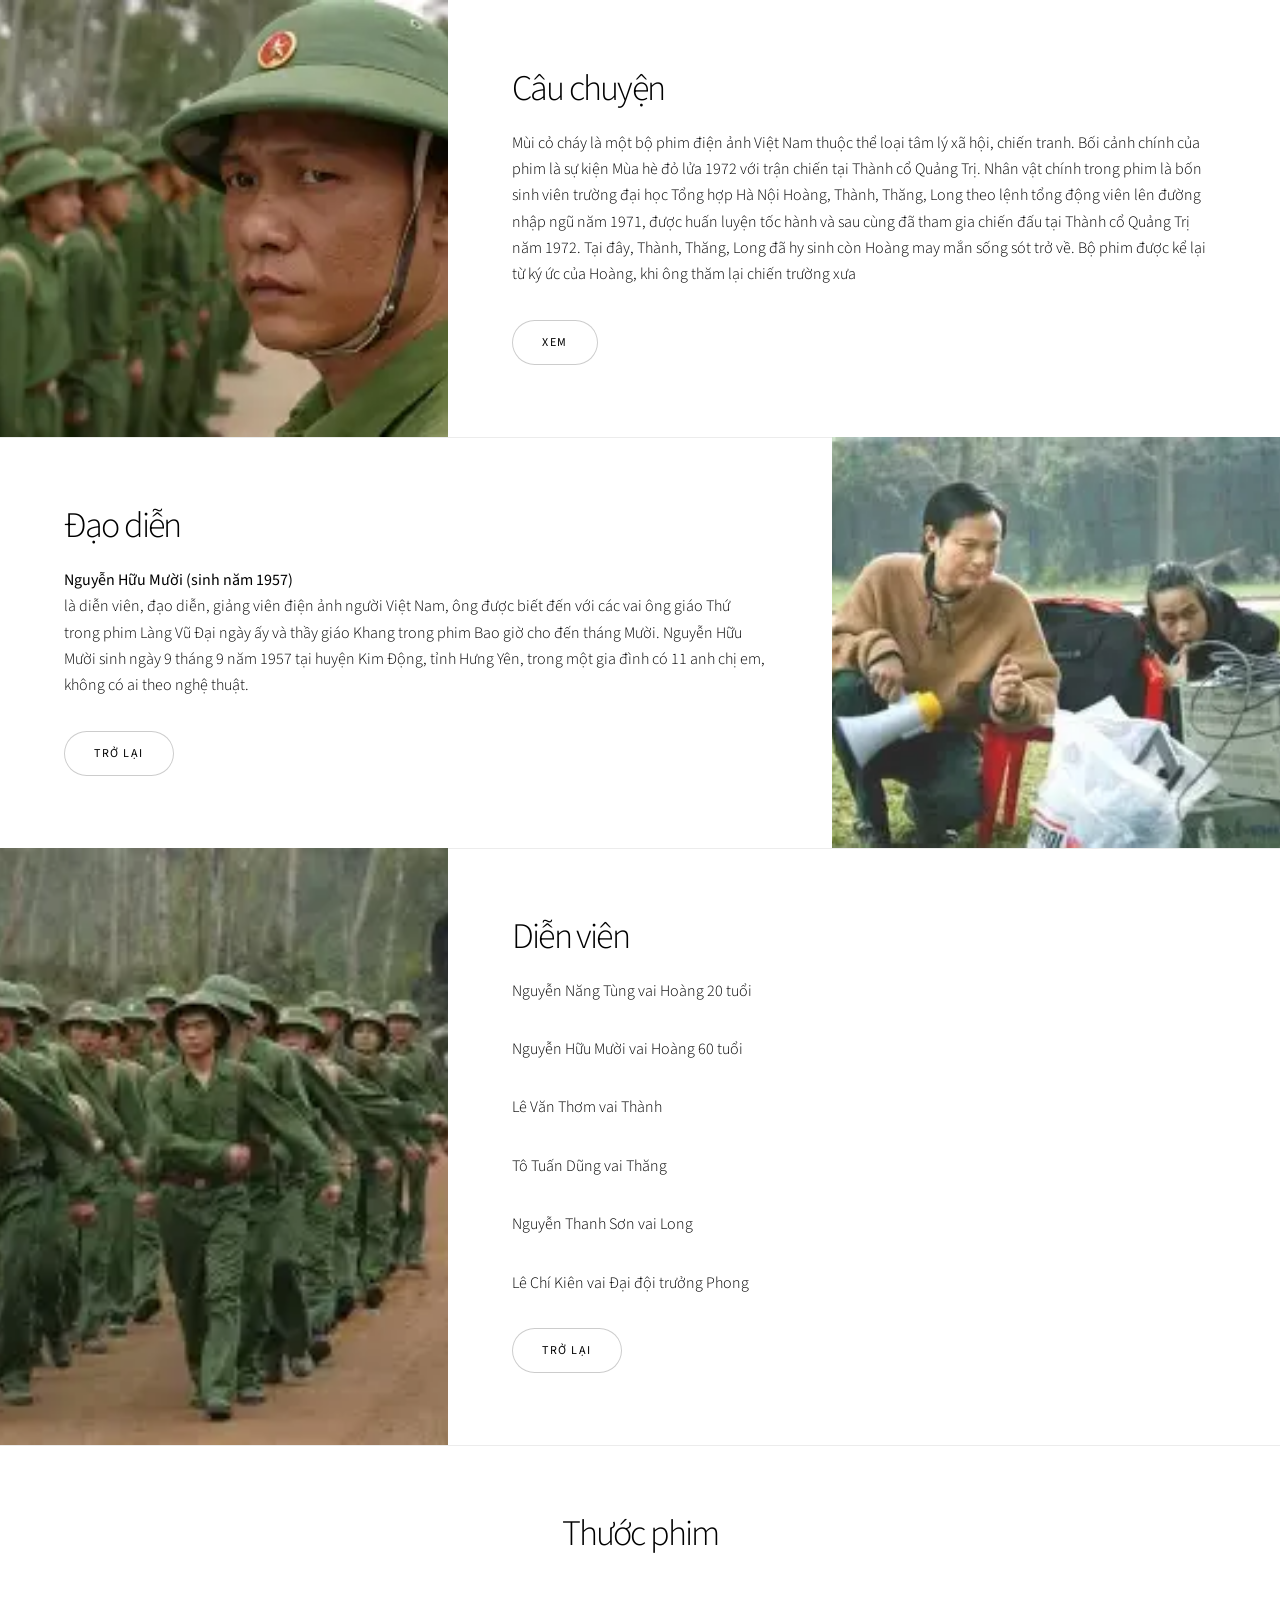
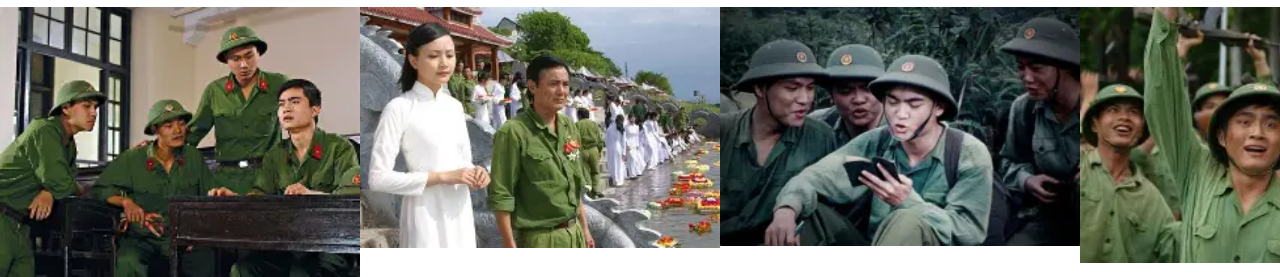
==== index-demo 1.html @ a46a16ca "Add files via upload" ====
<!DOCTYPE HTML>
<html>
	<head>
		<title>Story by HTML5 UP</title>
		<meta charset="utf-8" />
		<meta name="viewport" content="width=device-width, initial-scale=1, user-scalable=no" />
		<link rel="stylesheet" href="Trang chi tiết/assets/css/main.css" />
		<noscript><link rel="stylesheet" href="assets/css/noscript.css" /></noscript>
	</head>
	<body class="is-preload">

		<!-- Wrapper -->
			<div id="wrapper" class="divided">
				<!-- Spotlight -->
					<section class="spotlight style1 orient-right content-align-left image-position-center onscroll-image-fade-in" id="first">
						<div class="content">
							<h2>Câu chuyện</h2>
							<p>Mùi cỏ cháy là một bộ phim điện ảnh Việt Nam thuộc thể loại tâm lý xã hội, chiến tranh. Bối cảnh chính của phim là sự kiện Mùa hè đỏ lửa 1972 với trận chiến tại Thành cổ Quảng Trị. Nhân vật chính trong phim là bốn sinh viên trường đại học Tổng hợp Hà Nội Hoàng, Thành, Thăng, Long theo lệnh tổng động viên lên đường nhập ngũ năm 1971, được huấn luyện tốc hành và sau cùng đã tham gia chiến đấu tại Thành cổ Quảng Trị năm 1972. Tại đây, Thành, Thăng, Long đã hy sinh còn Hoàng may mắn sống sót trở về. Bộ phim được kể lại từ ký ức của Hoàng, khi ông thăm lại chiến trường xưa</p>
							<ul class="actions stacked">
								<li><a href="Phim_Trailer/Mùi cỏ cháy.html" class="button">Xem</a></li>
							</ul>							
						</div>
						<div class="image">
							<img src="images/Mùi cỏ cháy_story.webp" alt="" />
						</div>
					</section>
				<!-- Spotlight -->
					<section class="spotlight style1 orient-left content-align-left image-position-center onscroll-image-fade-in">
						<div class="content">
							<h2>Đạo diễn</h2>
							<b>Nguyễn Hữu Mười (sinh năm 1957)</b> <p>là diễn viên, đạo diễn, giảng viên điện ảnh người Việt Nam, ông được biết đến với các vai ông giáo Thứ trong phim Làng Vũ Đại ngày ấy và thầy giáo Khang trong phim Bao giờ cho đến tháng Mười. Nguyễn Hữu Mười sinh ngày 9 tháng 9 năm 1957 tại huyện Kim Động, tỉnh Hưng Yên, trong một gia đình có 11 anh chị em, không có ai theo nghệ thuật.</p>
							<ul class="actions stacked">
								<li><a href="#" class="button">Trở lại</a></li>
							</ul>
						</div>
						<div class="image">
							<img src="images/Mùi cỏ cháy_Đạo diễn.webp" alt="" />
						</div>
					</section>

				<!-- Spotlight -->
					<section class="spotlight style1 orient-right content-align-left image-position-center onscroll-image-fade-in">
						<div class="content">
							<h2>Diễn viên</h2>
							<p>Nguyễn Năng Tùng vai Hoàng 20 tuổi</p>
							<p>Nguyễn Hữu Mười vai Hoàng 60 tuổi</p>
							</p>Lê Văn Thơm vai Thành</p>
							</p>Tô Tuấn Dũng vai Thăng</p>
						    </p>Nguyễn Thanh Sơn vai Long</p>
							</p>Lê Chí Kiên vai Đại đội trưởng Phong</p>
							<ul class="actions stacked">
								<li><a href="#" class="button">Trở lại</a></li>
							</ul>
						</div>
						<div class="image">
							<img src="images/Mùi cỏ cháy_diễn viên.webp" alt="" />
						</div>
					</section>

				<!-- Gallery -->
					<section class="wrapper style1 align-center">
						<div class="inner">
							<h2>Thước phim</h2>
						</div>

						<!-- Gallery -->
							<div class="gallery style2 medium lightbox onscroll-fade-in">
								<article>
									<a href="images/Mùi cỏ cháy_1.webp" class="image">
										<img src="images/Mùi cỏ cháy_1.webp" alt="" />
									</a>
									<div class="caption">
										<h3>Ảnh 1</h3>
										<ul class="actions fixed">
											<li><span class="button small">Xem</span></li>
										</ul>
									</div>
								</article>
								<article>
									<a href="images/Mùi cỏ cháy_2.webp" class="image">
										<img src="images/Mùi cỏ cháy_2.webp" alt="" />
									</a>
									<div class="caption">
										<h3>Ảnh 2</h3>
										<ul class="actions fixed">
											<li><span class="button small">Xem</span></li>
										</ul>
									</div>
								</article>
								<article>
									<a href="images/Mùi cỏ cháy_3.webp" class="image">
										<img src="images/Mùi cỏ cháy_3.webp" alt="" />
									</a>
									<div class="caption">
										<h3>Ảnh 3</h3>
										<ul class="actions fixed">
											<li><span class="button small">Xem</span></li>
										</ul>
									</div>
								</article>
								<article>
									<a href="images/Mùi cỏ cháy_4.webp" class="image">
										<img src="images/Mùi cỏ cháy_4.webp" alt="" />
									</a>
									<div class="caption">
										<h3>Ảnh 4</h3>
										<ul class="actions fixed">
											<li><span class="button small">Xem</span></li>
										</ul>
									</div>
								</article>
							</div>

					</section>
---- Trang chi tiết/assets/css/main.css ----
@import url(fontawesome-all.min.css);
@import url("https://fonts.googleapis.com/css?family=Source+Sans+Pro:300,300i,400,400i");

/*
	Story by HTML5 UP
	html5up.net | @ajlkn
	Free for personal and commercial use under the CCA 3.0 license (html5up.net/license)
*/

html, body, div, span, applet, object,
iframe, h1, h2, h3, h4, h5, h6, p, blockquote,
pre, a, abbr, acronym, address, big, cite,
code, del, dfn, em, img, ins, kbd, q, s, samp,
small, strike, strong, sub, sup, tt, var, b,
u, i, center, dl, dt, dd, ol, ul, li, fieldset,
form, label, legend, table, caption, tbody,
tfoot, thead, tr, th, td, article, aside,
canvas, details, embed, figure, figcaption,
footer, header, hgroup, menu, nav, output, ruby,
section, summary, time, mark, audio, video {
	margin: 0;
	padding: 0;
	border: 0;
	font-size: 100%;
	font: inherit;
	vertical-align: baseline;}

article, aside, details, figcaption, figure,
footer, header, hgroup, menu, nav, section {
	display: block;}

body {
	line-height: 1;
}

ol, ul {
	list-style: none;
}

blockquote, q {
	quotes: none;
}

	blockquote:before, blockquote:after, q:before, q:after {
		content: '';
		content: none;
	}

table {
	border-collapse: collapse;
	border-spacing: 0;
}

body {
	-webkit-text-size-adjust: none;
}

mark {
	background-color: transparent;
	color: inherit;
}

input::-moz-focus-inner {
	border: 0;
	padding: 0;
}

input, select, textarea {
	-moz-appearance: none;
	-webkit-appearance: none;
	-ms-appearance: none;
	appearance: none;
}

/* Basic */

	@-ms-viewport {
		width: device-width;
	}

	body {
		-ms-overflow-style: scrollbar;
	}

	@media screen and (max-width: 480px) {

		html, body {
			min-width: 320px;
		}

	}

	html {
		box-sizing: border-box;
	}

	*, *:before, *:after {
		box-sizing: inherit;
	}

	body {
		background: #ffffff;
	}

		body.is-preload *, body.is-preload *:before, body.is-preload *:after {
			-moz-animation: none !important;
			-webkit-animation: none !important;
			-ms-animation: none !important;
			animation: none !important;
			-moz-transition: none !important;
			-webkit-transition: none !important;
			-ms-transition: none !important;
			transition: none !important;
		}

/* Type */

	html {
		font-size: 18pt;
	}

		@media screen and (max-width: 1680px) {

			html {
				font-size: 14pt;
			}

		}

		@media screen and (max-width: 1280px) {

			html {
				font-size: 12pt;
			}

		}

		@media screen and (max-width: 736px) {

			html {
				font-size: 11pt;
			}

		}

		@media screen and (max-width: 360px) {

			html {
				font-size: 10pt;
			}

		}

	body {
		background-color: #ffffff;
		color: #000000;
	}

	body, input, select, textarea {
		font-family: "Source Sans Pro", Helvetica, sans-serif;
		font-size: 1rem;
		font-weight: 300;
		line-height: 1.65;
	}

	a {
		-moz-transition: color 0.2s ease-in-out;
		-webkit-transition: color 0.2s ease-in-out;
		-ms-transition: color 0.2s ease-in-out;
		transition: color 0.2s ease-in-out;
		text-decoration: underline;
	}

		a:hover {
			text-decoration: none;
		}

	strong, b {
		font-weight: 400;
	}

	em, i {
		font-style: italic;
	}

	p {
		margin: 0 0 2rem 0;
	}

		p.major {
			font-size: 1.25rem;
		}

	h1, h2, h3, h4, h5, h6 {
		font-weight: 300;
		line-height: 1.375;
		letter-spacing: -0.05em;
		margin: 0 0 1rem 0;
	}

		h1 a, h2 a, h3 a, h4 a, h5 a, h6 a {
			color: inherit;
			text-decoration: none;
		}

	h1 {
		font-size: 3.5rem;
		line-height: 1.2;
	}

	h2 {
		font-size: 2.25rem;
	}

	h3 {
		font-size: 1.5rem;
	}

	h4 {
		font-size: 1.1rem;
	}

	h5 {
		font-size: 0.9rem;
	}

	h6 {
		font-size: 0.7rem;
	}

	sub {
		font-size: 0.8rem;
		position: relative;
		top: 0.5rem;
	}

	sup {
		font-size: 0.8rem;
		position: relative;
		top: -0.5rem;
	}

	blockquote {
		border-left: solid 4px;
		font-style: italic;
		margin: 0 0 2rem 0;
		padding: 0.5rem 0 0.5rem 2rem;
	}

	code {
		border-radius: 4px;
		font-family: "Courier New", monospace;
		font-size: 0.9em;
		margin: 0 0.25rem;
		padding: 0.25rem 0.325rem;
	}

	pre {
		-webkit-overflow-scrolling: touch;
		font-family: "Courier New", monospace;
		font-size: 0.9em;
		margin: 0 0 2rem 0;
	}

		pre code {
			display: block;
			line-height: 1.5;
			padding: 0.75rem 1rem;
			overflow-x: auto;
		}

	hr {
		border: 0;
		border-bottom: solid 1px;
		margin: 2.5rem 0;
	}

		hr.major {
			margin: 3.5rem 0;
		}

	.align-left {
		text-align: left;
	}

	.align-center {
		text-align: center;
	}

	.align-right {
		text-align: right;
	}

	@media screen and (max-width: 736px) {

		p.major {
			font-size: 1.1rem;
		}

		h1 {
			font-size: 2.5rem;
		}

		h2 {
			font-size: 2rem;
		}

		h3 {
			font-size: 1.25rem;
		}

		h4 {
			font-size: 1rem;
		}

	}

	input, select, textarea {
		color: #000000;
	}

	a {
		color: #000000;
	}

		a:hover {
			color: #47D3E5;
		}

	strong, b {
		color: #000000;
	}

	h1, h2, h3, h4, h5, h6 {
		color: #000000;
	}

	blockquote {
		border-left-color: rgba(0, 0, 0, 0.2);
	}

	code {
		background: rgba(0, 0, 0, 0.05);
		border-color: rgba(0, 0, 0, 0.2);
	}

	hr {
		border-bottom-color: rgba(0, 0, 0, 0.2);
	}

/* Row */

	.row {
		display: flex;
		flex-wrap: wrap;
		box-sizing: border-box;
		align-items: stretch;
	}

		.row > * {
			box-sizing: border-box;
		}

		.row.gtr-uniform > * > :last-child {
			margin-bottom: 0;
		}

		.row.aln-left {
			justify-content: flex-start;
		}

		.row.aln-center {
			justify-content: center;
		}

		.row.aln-right {
			justify-content: flex-end;
		}

		.row.aln-top {
			align-items: flex-start;
		}

		.row.aln-middle {
			align-items: center;
		}

		.row.aln-bottom {
			align-items: flex-end;
		}

		.row > .imp {
			order: -1;
		}

		.row > .col-1 {
			width: 8.33333%;
		}

		.row > .off-1 {
			margin-left: 8.33333%;
		}

		.row > .col-2 {
			width: 16.66667%;
		}

		.row > .off-2 {
			margin-left: 16.66667%;
		}

		.row > .col-3 {
			width: 25%;
		}

		.row > .off-3 {
			margin-left: 25%;
		}

		.row > .col-4 {
			width: 33.33333%;
		}

		.row > .off-4 {
			margin-left: 33.33333%;
		}

		.row > .col-5 {
			width: 41.66667%;
		}

		.row > .off-5 {
			margin-left: 41.66667%;
		}

		.row > .col-6 {
			width: 50%;
		}

		.row > .off-6 {
			margin-left: 50%;
		}

		.row > .col-7 {
			width: 58.33333%;
		}

		.row > .off-7 {
			margin-left: 58.33333%;
		}

		.row > .col-8 {
			width: 66.66667%;
		}

		.row > .off-8 {
			margin-left: 66.66667%;
		}

		.row > .col-9 {
			width: 75%;
		}

		.row > .off-9 {
			margin-left: 75%;
		}

		.row > .col-10 {
			width: 83.33333%;
		}

		.row > .off-10 {
			margin-left: 83.33333%;
		}

		.row > .col-11 {
			width: 91.66667%;
		}

		.row > .off-11 {
			margin-left: 91.66667%;
		}

		.row > .col-12 {
			width: 100%;
		}

		.row > .off-12 {
			margin-left: 100%;
		}

		.row.gtr-0 {
			margin-top: 0;
			margin-left: 0rem;
		}

			.row.gtr-0 > * {
				padding: 0 0 0 0rem;
			}

			.row.gtr-0.gtr-uniform {
				margin-top: 0rem;
			}

				.row.gtr-0.gtr-uniform > * {
					padding-top: 0rem;
				}

		.row.gtr-25 {
			margin-top: 0;
			margin-left: -0.5rem;
		}

			.row.gtr-25 > * {
				padding: 0 0 0 0.5rem;
			}

			.row.gtr-25.gtr-uniform {
				margin-top: -0.5rem;
			}

				.row.gtr-25.gtr-uniform > * {
					padding-top: 0.5rem;
				}

		.row.gtr-50 {
			margin-top: 0;
			margin-left: -1rem;
		}

			.row.gtr-50 > * {
				padding: 0 0 0 1rem;
			}

			.row.gtr-50.gtr-uniform {
				margin-top: -1rem;
			}

				.row.gtr-50.gtr-uniform > * {
					padding-top: 1rem;
				}

		.row {
			margin-top: 0;
			margin-left: -2rem;
		}

			.row > * {
				padding: 0 0 0 2rem;
			}

			.row.gtr-uniform {
				margin-top: -2rem;
			}

				.row.gtr-uniform > * {
					padding-top: 2rem;
				}

		.row.gtr-150 {
			margin-top: 0;
			margin-left: -3rem;
		}

			.row.gtr-150 > * {
				padding: 0 0 0 3rem;
			}

			.row.gtr-150.gtr-uniform {
				margin-top: -3rem;
			}

				.row.gtr-150.gtr-uniform > * {
					padding-top: 3rem;
				}

		.row.gtr-200 {
			margin-top: 0;
			margin-left: -4rem;
		}

			.row.gtr-200 > * {
				padding: 0 0 0 4rem;
			}

			.row.gtr-200.gtr-uniform {
				margin-top: -4rem;
			}

				.row.gtr-200.gtr-uniform > * {
					padding-top: 4rem;
				}

		@media screen and (max-width: 1680px) {

			.row {
				display: flex;
				flex-wrap: wrap;
				box-sizing: border-box;
				align-items: stretch;
			}

				.row > * {
					box-sizing: border-box;
				}

				.row.gtr-uniform > * > :last-child {
					margin-bottom: 0;
				}

				.row.aln-left {
					justify-content: flex-start;
				}

				.row.aln-center {
					justify-content: center;
				}

				.row.aln-right {
					justify-content: flex-end;
				}

				.row.aln-top {
					align-items: flex-start;
				}

				.row.aln-middle {
					align-items: center;
				}

				.row.aln-bottom {
					align-items: flex-end;
				}

				.row > .imp-xlarge {
					order: -1;
				}

				.row > .col-1-xlarge {
					width: 8.33333%;
				}

				.row > .off-1-xlarge {
					margin-left: 8.33333%;
				}

				.row > .col-2-xlarge {
					width: 16.66667%;
				}

				.row > .off-2-xlarge {
					margin-left: 16.66667%;
				}

				.row > .col-3-xlarge {
					width: 25%;
				}

				.row > .off-3-xlarge {
					margin-left: 25%;
				}

				.row > .col-4-xlarge {
					width: 33.33333%;
				}

				.row > .off-4-xlarge {
					margin-left: 33.33333%;
				}

				.row > .col-5-xlarge {
					width: 41.66667%;
				}

				.row > .off-5-xlarge {
					margin-left: 41.66667%;
				}

				.row > .col-6-xlarge {
					width: 50%;
				}

				.row > .off-6-xlarge {
					margin-left: 50%;
				}

				.row > .col-7-xlarge {
					width: 58.33333%;
				}

				.row > .off-7-xlarge {
					margin-left: 58.33333%;
				}

				.row > .col-8-xlarge {
					width: 66.66667%;
				}

				.row > .off-8-xlarge {
					margin-left: 66.66667%;
				}

				.row > .col-9-xlarge {
					width: 75%;
				}

				.row > .off-9-xlarge {
					margin-left: 75%;
				}

				.row > .col-10-xlarge {
					width: 83.33333%;
				}

				.row > .off-10-xlarge {
					margin-left: 83.33333%;
				}

				.row > .col-11-xlarge {
					width: 91.66667%;
				}

				.row > .off-11-xlarge {
					margin-left: 91.66667%;
				}

				.row > .col-12-xlarge {
					width: 100%;
				}

				.row > .off-12-xlarge {
					margin-left: 100%;
				}

				.row.gtr-0 {
					margin-top: 0;
					margin-left: 0rem;
				}

					.row.gtr-0 > * {
						padding: 0 0 0 0rem;
					}

					.row.gtr-0.gtr-uniform {
						margin-top: 0rem;
					}

						.row.gtr-0.gtr-uniform > * {
							padding-top: 0rem;
						}

				.row.gtr-25 {
					margin-top: 0;
					margin-left: -0.5rem;
				}

					.row.gtr-25 > * {
						padding: 0 0 0 0.5rem;
					}

					.row.gtr-25.gtr-uniform {
						margin-top: -0.5rem;
					}

						.row.gtr-25.gtr-uniform > * {
							padding-top: 0.5rem;
						}

				.row.gtr-50 {
					margin-top: 0;
					margin-left: -1rem;
				}

					.row.gtr-50 > * {
						padding: 0 0 0 1rem;
					}

					.row.gtr-50.gtr-uniform {
						margin-top: -1rem;
					}

						.row.gtr-50.gtr-uniform > * {
							padding-top: 1rem;
						}

				.row {
					margin-top: 0;
					margin-left: -2rem;
				}

					.row > * {
						padding: 0 0 0 2rem;
					}

					.row.gtr-uniform {
						margin-top: -2rem;
					}

						.row.gtr-uniform > * {
							padding-top: 2rem;
						}

				.row.gtr-150 {
					margin-top: 0;
					margin-left: -3rem;
				}

					.row.gtr-150 > * {
						padding: 0 0 0 3rem;
					}

					.row.gtr-150.gtr-uniform {
						margin-top: -3rem;
					}

						.row.gtr-150.gtr-uniform > * {
							padding-top: 3rem;
						}

				.row.gtr-200 {
					margin-top: 0;
					margin-left: -4rem;
				}

					.row.gtr-200 > * {
						padding: 0 0 0 4rem;
					}

					.row.gtr-200.gtr-uniform {
						margin-top: -4rem;
					}

						.row.gtr-200.gtr-uniform > * {
							padding-top: 4rem;
						}

		}

		@media screen and (max-width: 1280px) {

			.row {
				display: flex;
				flex-wrap: wrap;
				box-sizing: border-box;
				align-items: stretch;
			}

				.row > * {
					box-sizing: border-box;
				}

				.row.gtr-uniform > * > :last-child {
					margin-bottom: 0;
				}

				.row.aln-left {
					justify-content: flex-start;
				}

				.row.aln-center {
					justify-content: center;
				}

				.row.aln-right {
					justify-content: flex-end;
				}

				.row.aln-top {
					align-items: flex-start;
				}

				.row.aln-middle {
					align-items: center;
				}

				.row.aln-bottom {
					align-items: flex-end;
				}

				.row > .imp-large {
					order: -1;
				}

				.row > .col-1-large {
					width: 8.33333%;
				}

				.row > .off-1-large {
					margin-left: 8.33333%;
				}

				.row > .col-2-large {
					width: 16.66667%;
				}

				.row > .off-2-large {
					margin-left: 16.66667%;
				}

				.row > .col-3-large {
					width: 25%;
				}

				.row > .off-3-large {
					margin-left: 25%;
				}

				.row > .col-4-large {
					width: 33.33333%;
				}

				.row > .off-4-large {
					margin-left: 33.33333%;
				}

				.row > .col-5-large {
					width: 41.66667%;
				}

				.row > .off-5-large {
					margin-left: 41.66667%;
				}

				.row > .col-6-large {
					width: 50%;
				}

				.row > .off-6-large {
					margin-left: 50%;
				}

				.row > .col-7-large {
					width: 58.33333%;
				}

				.row > .off-7-large {
					margin-left: 58.33333%;
				}

				.row > .col-8-large {
					width: 66.66667%;
				}

				.row > .off-8-large {
					margin-left: 66.66667%;
				}

				.row > .col-9-large {
					width: 75%;
				}

				.row > .off-9-large {
					margin-left: 75%;
				}

				.row > .col-10-large {
					width: 83.33333%;
				}

				.row > .off-10-large {
					margin-left: 83.33333%;
				}

				.row > .col-11-large {
					width: 91.66667%;
				}

				.row > .off-11-large {
					margin-left: 91.66667%;
				}

				.row > .col-12-large {
					width: 100%;
				}

				.row > .off-12-large {
					margin-left: 100%;
				}

				.row.gtr-0 {
					margin-top: 0;
					margin-left: 0rem;
				}

					.row.gtr-0 > * {
						padding: 0 0 0 0rem;
					}

					.row.gtr-0.gtr-uniform {
						margin-top: 0rem;
					}

						.row.gtr-0.gtr-uniform > * {
							padding-top: 0rem;
						}

				.row.gtr-25 {
					margin-top: 0;
					margin-left: -0.5rem;
				}

					.row.gtr-25 > * {
						padding: 0 0 0 0.5rem;
					}

					.row.gtr-25.gtr-uniform {
						margin-top: -0.5rem;
					}

						.row.gtr-25.gtr-uniform > * {
							padding-top: 0.5rem;
						}

				.row.gtr-50 {
					margin-top: 0;
					margin-left: -1rem;
				}

					.row.gtr-50 > * {
						padding: 0 0 0 1rem;
					}

					.row.gtr-50.gtr-uniform {
						margin-top: -1rem;
					}

						.row.gtr-50.gtr-uniform > * {
							padding-top: 1rem;
						}

				.row {
					margin-top: 0;
					margin-left: -2rem;
				}

					.row > * {
						padding: 0 0 0 2rem;
					}

					.row.gtr-uniform {
						margin-top: -2rem;
					}

						.row.gtr-uniform > * {
							padding-top: 2rem;
						}

				.row.gtr-150 {
					margin-top: 0;
					margin-left: -3rem;
				}

					.row.gtr-150 > * {
						padding: 0 0 0 3rem;
					}

					.row.gtr-150.gtr-uniform {
						margin-top: -3rem;
					}

						.row.gtr-150.gtr-uniform > * {
							padding-top: 3rem;
						}

				.row.gtr-200 {
					margin-top: 0;
					margin-left: -4rem;
				}

					.row.gtr-200 > * {
						padding: 0 0 0 4rem;
					}

					.row.gtr-200.gtr-uniform {
						margin-top: -4rem;
					}

						.row.gtr-200.gtr-uniform > * {
							padding-top: 4rem;
						}

		}

		@media screen and (max-width: 980px) {

			.row {
				display: flex;
				flex-wrap: wrap;
				box-sizing: border-box;
				align-items: stretch;
			}

				.row > * {
					box-sizing: border-box;
				}

				.row.gtr-uniform > * > :last-child {
					margin-bottom: 0;
				}

				.row.aln-left {
					justify-content: flex-start;
				}

				.row.aln-center {
					justify-content: center;
				}

				.row.aln-right {
					justify-content: flex-end;
				}

				.row.aln-top {
					align-items: flex-start;
				}

				.row.aln-middle {
					align-items: center;
				}

				.row.aln-bottom {
					align-items: flex-end;
				}

				.row > .imp-medium {
					order: -1;
				}

				.row > .col-1-medium {
					width: 8.33333%;
				}

				.row > .off-1-medium {
					margin-left: 8.33333%;
				}

				.row > .col-2-medium {
					width: 16.66667%;
				}

				.row > .off-2-medium {
					margin-left: 16.66667%;
				}

				.row > .col-3-medium {
					width: 25%;
				}

				.row > .off-3-medium {
					margin-left: 25%;
				}

				.row > .col-4-medium {
					width: 33.33333%;
				}

				.row > .off-4-medium {
					margin-left: 33.33333%;
				}

				.row > .col-5-medium {
					width: 41.66667%;
				}

				.row > .off-5-medium {
					margin-left: 41.66667%;
				}

				.row > .col-6-medium {
					width: 50%;
				}

				.row > .off-6-medium {
					margin-left: 50%;
				}

				.row > .col-7-medium {
					width: 58.33333%;
				}

				.row > .off-7-medium {
					margin-left: 58.33333%;
				}

				.row > .col-8-medium {
					width: 66.66667%;
				}

				.row > .off-8-medium {
					margin-left: 66.66667%;
				}

				.row > .col-9-medium {
					width: 75%;
				}

				.row > .off-9-medium {
					margin-left: 75%;
				}

				.row > .col-10-medium {
					width: 83.33333%;
				}

				.row > .off-10-medium {
					margin-left: 83.33333%;
				}

				.row > .col-11-medium {
					width: 91.66667%;
				}

				.row > .off-11-medium {
					margin-left: 91.66667%;
				}

				.row > .col-12-medium {
					width: 100%;
				}

				.row > .off-12-medium {
					margin-left: 100%;
				}

				.row.gtr-0 {
					margin-top: 0;
					margin-left: 0rem;
				}

					.row.gtr-0 > * {
						padding: 0 0 0 0rem;
					}

					.row.gtr-0.gtr-uniform {
						margin-top: 0rem;
					}

						.row.gtr-0.gtr-uniform > * {
							padding-top: 0rem;
						}

				.row.gtr-25 {
					margin-top: 0;
					margin-left: -0.5rem;
				}

					.row.gtr-25 > * {
						padding: 0 0 0 0.5rem;
					}

					.row.gtr-25.gtr-uniform {
						margin-top: -0.5rem;
					}

						.row.gtr-25.gtr-uniform > * {
							padding-top: 0.5rem;
						}

				.row.gtr-50 {
					margin-top: 0;
					margin-left: -1rem;
				}

					.row.gtr-50 > * {
						padding: 0 0 0 1rem;
					}

					.row.gtr-50.gtr-uniform {
						margin-top: -1rem;
					}

						.row.gtr-50.gtr-uniform > * {
							padding-top: 1rem;
						}

				.row {
					margin-top: 0;
					margin-left: -2rem;
				}

					.row > * {
						padding: 0 0 0 2rem;
					}

					.row.gtr-uniform {
						margin-top: -2rem;
					}

						.row.gtr-uniform > * {
							padding-top: 2rem;
						}

				.row.gtr-150 {
					margin-top: 0;
					margin-left: -3rem;
				}

					.row.gtr-150 > * {
						padding: 0 0 0 3rem;
					}

					.row.gtr-150.gtr-uniform {
						margin-top: -3rem;
					}

						.row.gtr-150.gtr-uniform > * {
							padding-top: 3rem;
						}

				.row.gtr-200 {
					margin-top: 0;
					margin-left: -4rem;
				}

					.row.gtr-200 > * {
						padding: 0 0 0 4rem;
					}

					.row.gtr-200.gtr-uniform {
						margin-top: -4rem;
					}

						.row.gtr-200.gtr-uniform > * {
							padding-top: 4rem;
						}

		}

		@media screen and (max-width: 736px) {

			.row {
				display: flex;
				flex-wrap: wrap;
				box-sizing: border-box;
				align-items: stretch;
			}

				.row > * {
					box-sizing: border-box;
				}

				.row.gtr-uniform > * > :last-child {
					margin-bottom: 0;
				}

				.row.aln-left {
					justify-content: flex-start;
				}

				.row.aln-center {
					justify-content: center;
				}

				.row.aln-right {
					justify-content: flex-end;
				}

				.row.aln-top {
					align-items: flex-start;
				}

				.row.aln-middle {
					align-items: center;
				}

				.row.aln-bottom {
					align-items: flex-end;
				}

				.row > .imp-small {
					order: -1;
				}

				.row > .col-1-small {
					width: 8.33333%;
				}

				.row > .off-1-small {
					margin-left: 8.33333%;
				}

				.row > .col-2-small {
					width: 16.66667%;
				}

				.row > .off-2-small {
					margin-left: 16.66667%;
				}

				.row > .col-3-small {
					width: 25%;
				}

				.row > .off-3-small {
					margin-left: 25%;
				}

				.row > .col-4-small {
					width: 33.33333%;
				}

				.row > .off-4-small {
					margin-left: 33.33333%;
				}

				.row > .col-5-small {
					width: 41.66667%;
				}

				.row > .off-5-small {
					margin-left: 41.66667%;
				}

				.row > .col-6-small {
					width: 50%;
				}

				.row > .off-6-small {
					margin-left: 50%;
				}

				.row > .col-7-small {
					width: 58.33333%;
				}

				.row > .off-7-small {
					margin-left: 58.33333%;
				}

				.row > .col-8-small {
					width: 66.66667%;
				}

				.row > .off-8-small {
					margin-left: 66.66667%;
				}

				.row > .col-9-small {
					width: 75%;
				}

				.row > .off-9-small {
					margin-left: 75%;
				}

				.row > .col-10-small {
					width: 83.33333%;
				}

				.row > .off-10-small {
					margin-left: 83.33333%;
				}

				.row > .col-11-small {
					width: 91.66667%;
				}

				.row > .off-11-small {
					margin-left: 91.66667%;
				}

				.row > .col-12-small {
					width: 100%;
				}

				.row > .off-12-small {
					margin-left: 100%;
				}

				.row.gtr-0 {
					margin-top: 0;
					margin-left: 0rem;
				}

					.row.gtr-0 > * {
						padding: 0 0 0 0rem;
					}

					.row.gtr-0.gtr-uniform {
						margin-top: 0rem;
					}

						.row.gtr-0.gtr-uniform > * {
							padding-top: 0rem;
						}

				.row.gtr-25 {
					margin-top: 0;
					margin-left: -0.5rem;
				}

					.row.gtr-25 > * {
						padding: 0 0 0 0.5rem;
					}

					.row.gtr-25.gtr-uniform {
						margin-top: -0.5rem;
					}

						.row.gtr-25.gtr-uniform > * {
							padding-top: 0.5rem;
						}

				.row.gtr-50 {
					margin-top: 0;
					margin-left: -1rem;
				}

					.row.gtr-50 > * {
						padding: 0 0 0 1rem;
					}

					.row.gtr-50.gtr-uniform {
						margin-top: -1rem;
					}

						.row.gtr-50.gtr-uniform > * {
							padding-top: 1rem;
						}

				.row {
					margin-top: 0;
					margin-left: -2rem;
				}

					.row > * {
						padding: 0 0 0 2rem;
					}

					.row.gtr-uniform {
						margin-top: -2rem;
					}

						.row.gtr-uniform > * {
							padding-top: 2rem;
						}

				.row.gtr-150 {
					margin-top: 0;
					margin-left: -3rem;
				}

					.row.gtr-150 > * {
						padding: 0 0 0 3rem;
					}

					.row.gtr-150.gtr-uniform {
						margin-top: -3rem;
					}

						.row.gtr-150.gtr-uniform > * {
							padding-top: 3rem;
						}

				.row.gtr-200 {
					margin-top: 0;
					margin-left: -4rem;
				}

					.row.gtr-200 > * {
						padding: 0 0 0 4rem;
					}

					.row.gtr-200.gtr-uniform {
						margin-top: -4rem;
					}

						.row.gtr-200.gtr-uniform > * {
							padding-top: 4rem;
						}

		}

		@media screen and (max-width: 480px) {

			.row {
				display: flex;
				flex-wrap: wrap;
				box-sizing: border-box;
				align-items: stretch;
			}

				.row > * {
					box-sizing: border-box;
				}

				.row.gtr-uniform > * > :last-child {
					margin-bottom: 0;
				}

				.row.aln-left {
					justify-content: flex-start;
				}

				.row.aln-center {
					justify-content: center;
				}

				.row.aln-right {
					justify-content: flex-end;
				}

				.row.aln-top {
					align-items: flex-start;
				}

				.row.aln-middle {
					align-items: center;
				}

				.row.aln-bottom {
					align-items: flex-end;
				}

				.row > .imp-xsmall {
					order: -1;
				}

				.row > .col-1-xsmall {
					width: 8.33333%;
				}

				.row > .off-1-xsmall {
					margin-left: 8.33333%;
				}

				.row > .col-2-xsmall {
					width: 16.66667%;
				}

				.row > .off-2-xsmall {
					margin-left: 16.66667%;
				}

				.row > .col-3-xsmall {
					width: 25%;
				}

				.row > .off-3-xsmall {
					margin-left: 25%;
				}

				.row > .col-4-xsmall {
					width: 33.33333%;
				}

				.row > .off-4-xsmall {
					margin-left: 33.33333%;
				}

				.row > .col-5-xsmall {
					width: 41.66667%;
				}

				.row > .off-5-xsmall {
					margin-left: 41.66667%;
				}

				.row > .col-6-xsmall {
					width: 50%;
				}

				.row > .off-6-xsmall {
					margin-left: 50%;
				}

				.row > .col-7-xsmall {
					width: 58.33333%;
				}

				.row > .off-7-xsmall {
					margin-left: 58.33333%;
				}

				.row > .col-8-xsmall {
					width: 66.66667%;
				}

				.row > .off-8-xsmall {
					margin-left: 66.66667%;
				}

				.row > .col-9-xsmall {
					width: 75%;
				}

				.row > .off-9-xsmall {
					margin-left: 75%;
				}

				.row > .col-10-xsmall {
					width: 83.33333%;
				}

				.row > .off-10-xsmall {
					margin-left: 83.33333%;
				}

				.row > .col-11-xsmall {
					width: 91.66667%;
				}

				.row > .off-11-xsmall {
					margin-left: 91.66667%;
				}

				.row > .col-12-xsmall {
					width: 100%;
				}

				.row > .off-12-xsmall {
					margin-left: 100%;
				}

				.row.gtr-0 {
					margin-top: 0;
					margin-left: 0rem;
				}

					.row.gtr-0 > * {
						padding: 0 0 0 0rem;
					}

					.row.gtr-0.gtr-uniform {
						margin-top: 0rem;
					}

						.row.gtr-0.gtr-uniform > * {
							padding-top: 0rem;
						}

				.row.gtr-25 {
					margin-top: 0;
					margin-left: -0.5rem;
				}

					.row.gtr-25 > * {
						padding: 0 0 0 0.5rem;
					}

					.row.gtr-25.gtr-uniform {
						margin-top: -0.5rem;
					}

						.row.gtr-25.gtr-uniform > * {
							padding-top: 0.5rem;
						}

				.row.gtr-50 {
					margin-top: 0;
					margin-left: -1rem;
				}

					.row.gtr-50 > * {
						padding: 0 0 0 1rem;
					}

					.row.gtr-50.gtr-uniform {
						margin-top: -1rem;
					}

						.row.gtr-50.gtr-uniform > * {
							padding-top: 1rem;
						}

				.row {
					margin-top: 0;
					margin-left: -2rem;
				}

					.row > * {
						padding: 0 0 0 2rem;
					}

					.row.gtr-uniform {
						margin-top: -2rem;
					}

						.row.gtr-uniform > * {
							padding-top: 2rem;
						}

				.row.gtr-150 {
					margin-top: 0;
					margin-left: -3rem;
				}

					.row.gtr-150 > * {
						padding: 0 0 0 3rem;
					}

					.row.gtr-150.gtr-uniform {
						margin-top: -3rem;
					}

						.row.gtr-150.gtr-uniform > * {
							padding-top: 3rem;
						}

				.row.gtr-200 {
					margin-top: 0;
					margin-left: -4rem;
				}

					.row.gtr-200 > * {
						padding: 0 0 0 4rem;
					}

					.row.gtr-200.gtr-uniform {
						margin-top: -4rem;
					}

						.row.gtr-200.gtr-uniform > * {
							padding-top: 4rem;
						}

		}

		@media screen and (max-width: 360px) {

			.row {
				display: flex;
				flex-wrap: wrap;
				box-sizing: border-box;
				align-items: stretch;
			}

				.row > * {
					box-sizing: border-box;
				}

				.row.gtr-uniform > * > :last-child {
					margin-bottom: 0;
				}

				.row.aln-left {
					justify-content: flex-start;
				}

				.row.aln-center {
					justify-content: center;
				}

				.row.aln-right {
					justify-content: flex-end;
				}

				.row.aln-top {
					align-items: flex-start;
				}

				.row.aln-middle {
					align-items: center;
				}

				.row.aln-bottom {
					align-items: flex-end;
				}

				.row > .imp-xxsmall {
					order: -1;
				}

				.row > .col-1-xxsmall {
					width: 8.33333%;
				}

				.row > .off-1-xxsmall {
					margin-left: 8.33333%;
				}

				.row > .col-2-xxsmall {
					width: 16.66667%;
				}

				.row > .off-2-xxsmall {
					margin-left: 16.66667%;
				}

				.row > .col-3-xxsmall {
					width: 25%;
				}

				.row > .off-3-xxsmall {
					margin-left: 25%;
				}

				.row > .col-4-xxsmall {
					width: 33.33333%;
				}

				.row > .off-4-xxsmall {
					margin-left: 33.33333%;
				}

				.row > .col-5-xxsmall {
					width: 41.66667%;
				}

				.row > .off-5-xxsmall {
					margin-left: 41.66667%;
				}

				.row > .col-6-xxsmall {
					width: 50%;
				}

				.row > .off-6-xxsmall {
					margin-left: 50%;
				}

				.row > .col-7-xxsmall {
					width: 58.33333%;
				}

				.row > .off-7-xxsmall {
					margin-left: 58.33333%;
				}

				.row > .col-8-xxsmall {
					width: 66.66667%;
				}

				.row > .off-8-xxsmall {
					margin-left: 66.66667%;
				}

				.row > .col-9-xxsmall {
					width: 75%;
				}

				.row > .off-9-xxsmall {
					margin-left: 75%;
				}

				.row > .col-10-xxsmall {
					width: 83.33333%;
				}

				.row > .off-10-xxsmall {
					margin-left: 83.33333%;
				}

				.row > .col-11-xxsmall {
					width: 91.66667%;
				}

				.row > .off-11-xxsmall {
					margin-left: 91.66667%;
				}

				.row > .col-12-xxsmall {
					width: 100%;
				}

				.row > .off-12-xxsmall {
					margin-left: 100%;
				}

				.row.gtr-0 {
					margin-top: 0;
					margin-left: 0rem;
				}

					.row.gtr-0 > * {
						padding: 0 0 0 0rem;
					}

					.row.gtr-0.gtr-uniform {
						margin-top: 0rem;
					}

						.row.gtr-0.gtr-uniform > * {
							padding-top: 0rem;
						}

				.row.gtr-25 {
					margin-top: 0;
					margin-left: -0.5rem;
				}

					.row.gtr-25 > * {
						padding: 0 0 0 0.5rem;
					}

					.row.gtr-25.gtr-uniform {
						margin-top: -0.5rem;
					}

						.row.gtr-25.gtr-uniform > * {
							padding-top: 0.5rem;
						}

				.row.gtr-50 {
					margin-top: 0;
					margin-left: -1rem;
				}

					.row.gtr-50 > * {
						padding: 0 0 0 1rem;
					}

					.row.gtr-50.gtr-uniform {
						margin-top: -1rem;
					}

						.row.gtr-50.gtr-uniform > * {
							padding-top: 1rem;
						}

				.row {
					margin-top: 0;
					margin-left: -2rem;
				}

					.row > * {
						padding: 0 0 0 2rem;
					}

					.row.gtr-uniform {
						margin-top: -2rem;
					}

						.row.gtr-uniform > * {
							padding-top: 2rem;
						}

				.row.gtr-150 {
					margin-top: 0;
					margin-left: -3rem;
				}

					.row.gtr-150 > * {
						padding: 0 0 0 3rem;
					}

					.row.gtr-150.gtr-uniform {
						margin-top: -3rem;
					}

						.row.gtr-150.gtr-uniform > * {
							padding-top: 3rem;
						}

				.row.gtr-200 {
					margin-top: 0;
					margin-left: -4rem;
				}

					.row.gtr-200 > * {
						padding: 0 0 0 4rem;
					}

					.row.gtr-200.gtr-uniform {
						margin-top: -4rem;
					}

						.row.gtr-200.gtr-uniform > * {
							padding-top: 4rem;
						}

		}

/* Box */

	.box {
		border-radius: 4px;
		border: solid 1px;
		margin-bottom: 2rem;
		padding: 1.5rem;
	}

		.box > :last-child,
		.box > :last-child > :last-child,
		.box > :last-child > :last-child > :last-child {
			margin-bottom: 0;
		}

		.box.alt {
			border: 0;
			border-radius: 0;
			padding: 0;
		}

	.box {
		border-color: rgba(0, 0, 0, 0.2);
	}

/* Button */

	input[type="submit"],
	input[type="reset"],
	input[type="button"],
	button,
	.button {
		-moz-appearance: none;
		-webkit-appearance: none;
		-ms-appearance: none;
		appearance: none;
		-moz-transition: background-color 0.2s ease-in-out, box-shadow 0.2s ease-in-out, color 0.2s ease-in-out;
		-webkit-transition: background-color 0.2s ease-in-out, box-shadow 0.2s ease-in-out, color 0.2s ease-in-out;
		-ms-transition: background-color 0.2s ease-in-out, box-shadow 0.2s ease-in-out, color 0.2s ease-in-out;
		transition: background-color 0.2s ease-in-out, box-shadow 0.2s ease-in-out, color 0.2s ease-in-out;
		border: 0;
		cursor: pointer;
		display: inline-block;
		font-weight: 400;
		letter-spacing: 0.125em;
		text-align: center;
		text-decoration: none;
		text-transform: uppercase;
		white-space: nowrap;
		font-size: 0.75rem;
		max-width: 20rem;
		height: 3.75em;
		line-height: 3.75em;
		border-radius: 3.75em;
		padding: 0 2.5em;
		text-overflow: ellipsis;
		overflow: hidden;
	}

		input[type="submit"].icon:before,
		input[type="reset"].icon:before,
		input[type="button"].icon:before,
		button.icon:before,
		.button.icon:before {
			margin-right: 0.5rem;
		}

		input[type="submit"].fit,
		input[type="reset"].fit,
		input[type="button"].fit,
		button.fit,
		.button.fit {
			width: 100%;
		}

		input[type="submit"].small,
		input[type="reset"].small,
		input[type="button"].small,
		button.small,
		.button.small {
			font-size: 0.6rem;
			height: 3.325em;
			line-height: 3.325em;
			border-radius: 3.325em;
			padding: 0 2em;
		}

		input[type="submit"].large,
		input[type="reset"].large,
		input[type="button"].large,
		button.large,
		.button.large {
			font-size: 0.8rem;
			height: 4em;
			line-height: 4em;
			border-radius: 4em;
			padding: 0 3em;
		}

		input[type="submit"].wide,
		input[type="reset"].wide,
		input[type="button"].wide,
		button.wide,
		.button.wide {
			min-width: 14em;
		}

		input[type="submit"].disabled, input[type="submit"]:disabled,
		input[type="reset"].disabled,
		input[type="reset"]:disabled,
		input[type="button"].disabled,
		input[type="button"]:disabled,
		button.disabled,
		button:disabled,
		.button.disabled,
		.button:disabled {
			pointer-events: none;
			opacity: 0.25;
		}

	input[type="submit"],
	input[type="reset"],
	input[type="button"],
	button,
	.button {
		background-color: transparent;
		box-shadow: inset 0 0 0 1px rgba(0, 0, 0, 0.2);
		color: #000000 !important;
	}

		input[type="submit"]:hover,
		input[type="reset"]:hover,
		input[type="button"]:hover,
		button:hover,
		.button:hover {
			box-shadow: inset 0 0 0 1px #47D3E5;
			color: #47D3E5 !important;
		}

		input[type="submit"]:active,
		input[type="reset"]:active,
		input[type="button"]:active,
		button:active,
		.button:active {
			background-color: rgba(71, 211, 229, 0.2);
			box-shadow: inset 0 0 0 1px #47D3E5;
			color: #47D3E5 !important;
		}

		input[type="submit"].primary,
		input[type="reset"].primary,
		input[type="button"].primary,
		button.primary,
		.button.primary {
			background-color: #000000;
			box-shadow: none;
			color: #ffffff !important;
		}

			input[type="submit"].primary:hover,
			input[type="reset"].primary:hover,
			input[type="button"].primary:hover,
			button.primary:hover,
			.button.primary:hover {
				background-color: #47D3E5;
			}

			input[type="submit"].primary:active,
			input[type="reset"].primary:active,
			input[type="button"].primary:active,
			button.primary:active,
			.button.primary:active {
				background-color: #1ebdd1;
			}

/* Form */

	form {
		margin: 0 0 2rem 0;
	}

		form > :last-child {
			margin-bottom: 0;
		}

		form > .fields {
			display: -moz-flex;
			display: -webkit-flex;
			display: -ms-flex;
			display: flex;
			-moz-flex-wrap: wrap;
			-webkit-flex-wrap: wrap;
			-ms-flex-wrap: wrap;
			flex-wrap: wrap;
			width: calc(100% + 3rem);
			margin: -1.5rem 0 2rem -1.5rem;
		}

			form > .fields > .field {
				-moz-flex-grow: 0;
				-webkit-flex-grow: 0;
				-ms-flex-grow: 0;
				flex-grow: 0;
				-moz-flex-shrink: 0;
				-webkit-flex-shrink: 0;
				-ms-flex-shrink: 0;
				flex-shrink: 0;
				padding: 1.5rem 0 0 1.5rem;
				width: calc(100% - 1.5rem);
			}

				form > .fields > .field.half {
					width: calc(50% - 0.75rem);
				}

				form > .fields > .field.third {
					width: calc(100%/3 - 0.5rem);
				}

				form > .fields > .field.quarter {
					width: calc(25% - 0.375rem);
				}

		@media screen and (max-width: 480px) {

			form > .fields {
				width: calc(100% + 3rem);
				margin: -1.5rem 0 2rem -1.5rem;
			}

				form > .fields > .field {
					padding: 1.5rem 0 0 1.5rem;
					width: calc(100% - 1.5rem);
				}

					form > .fields > .field.half {
						width: calc(100% - 1.5rem);
					}

					form > .fields > .field.third {
						width: calc(100% - 1.5rem);
					}

					form > .fields > .field.quarter {
						width: calc(100% - 1.5rem);
					}

		}

	label {
		display: block;
		font-size: 0.9rem;
		font-weight: 400;
		margin: 0 0 1rem 0;
	}

	input[type="text"],
	input[type="password"],
	input[type="email"],
	input[type="tel"],
	input[type="search"],
	input[type="url"],
	select,
	textarea {
		-moz-appearance: none;
		-webkit-appearance: none;
		-ms-appearance: none;
		appearance: none;
		background-color: transparent;
		border-radius: 4px;
		border: none;
		border: solid 1px;
		color: inherit;
		display: block;
		outline: 0;
		padding: 0 0.825rem;
		text-decoration: none;
		width: 100%;
	}

		input[type="text"]:invalid,
		input[type="password"]:invalid,
		input[type="email"]:invalid,
		input[type="tel"]:invalid,
		input[type="search"]:invalid,
		input[type="url"]:invalid,
		select:invalid,
		textarea:invalid {
			box-shadow: none;
		}

	select {
		background-size: 1.25rem;
		background-repeat: no-repeat;
		background-position: calc(100% - 1rem) center;
		height: 2.75rem;
		padding-right: 2.75rem;
		text-overflow: ellipsis;
	}

		select:focus::-ms-value {
			background-color: transparent;
		}

		select::-ms-expand {
			display: none;
		}

	input[type="text"],
	input[type="password"],
	input[type="email"],
	input[type="tel"],
	input[type="search"],
	input[type="url"],
	select {
		height: 2.75rem;
	}

	textarea {
		padding: 0.75rem 1rem;
	}

	input[type="checkbox"],
	input[type="radio"] {
		-moz-appearance: none;
		-webkit-appearance: none;
		-ms-appearance: none;
		appearance: none;
		display: block;
		float: left;
		margin-right: -2rem;
		opacity: 0;
		width: 1rem;
		z-index: -1;
	}

		input[type="checkbox"] + label,
		input[type="radio"] + label {
			text-decoration: none;
			-moz-user-select: none;
			-webkit-user-select: none;
			-ms-user-select: none;
			user-select: none;
			cursor: pointer;
			display: inline-block;
			font-size: 1rem;
			font-weight: 300;
			padding-left: 2.4rem;
			padding-right: 0.75rem;
			position: relative;
			margin-bottom: 0;
		}

			input[type="checkbox"] + label:before,
			input[type="radio"] + label:before {
				-moz-osx-font-smoothing: grayscale;
				-webkit-font-smoothing: antialiased;
				display: inline-block;
				font-style: normal;
				font-variant: normal;
				text-rendering: auto;
				line-height: 1;
				text-transform: none !important;
				font-family: 'Font Awesome 5 Free';
				font-weight: 900;
			}

			input[type="checkbox"] + label:before,
			input[type="radio"] + label:before {
				border-radius: 4px;
				border: solid 1px;
				content: '';
				display: inline-block;
				font-size: 0.8rem;
				height: 1.65rem;
				left: 0;
				line-height: 1.65rem;
				position: absolute;
				text-align: center;
				top: 0;
				width: 1.65rem;
			}

		input[type="checkbox"]:checked + label:before,
		input[type="radio"]:checked + label:before {
			content: '\f00c';
		}

	input[type="checkbox"] + label:before {
		border-radius: 4px;
	}

	input[type="radio"] + label:before {
		border-radius: 100%;
	}

	::-webkit-input-placeholder {
		opacity: 1.0;
	}

	:-moz-placeholder {
		opacity: 1.0;
	}

	::-moz-placeholder {
		opacity: 1.0;
	}

	:-ms-input-placeholder {
		opacity: 1.0;
	}

	label {
		color: #000000;
	}

	input[type="text"],
	input[type="password"],
	input[type="email"],
	input[type="tel"],
	input[type="search"],
	input[type="url"],
	select,
	textarea {
		border-color: rgba(0, 0, 0, 0.2);
	}

		input[type="text"]:focus,
		input[type="password"]:focus,
		input[type="email"]:focus,
		input[type="tel"]:focus,
		input[type="search"]:focus,
		input[type="url"]:focus,
		select:focus,
		textarea:focus {
			border-color: #47D3E5;
			box-shadow: 0 0 0 1px #47D3E5;
		}

	select {
		background-image: url("data:image/svg+xml;charset=utf8,%3Csvg xmlns='http://www.w3.org/2000/svg' width='40' height='40' preserveAspectRatio='none' viewBox='0 0 40 40'%3E%3Cpath d='M9.4,12.3l10.4,10.4l10.4-10.4c0.2-0.2,0.5-0.4,0.9-0.4c0.3,0,0.6,0.1,0.9,0.4l3.3,3.3c0.2,0.2,0.4,0.5,0.4,0.9 c0,0.4-0.1,0.6-0.4,0.9L20.7,31.9c-0.2,0.2-0.5,0.4-0.9,0.4c-0.3,0-0.6-0.1-0.9-0.4L4.3,17.3c-0.2-0.2-0.4-0.5-0.4-0.9 c0-0.4,0.1-0.6,0.4-0.9l3.3-3.3c0.2-0.2,0.5-0.4,0.9-0.4S9.1,12.1,9.4,12.3z' fill='rgba(0, 0, 0, 0.2)' /%3E%3C/svg%3E");
	}

		select option {
			color: #000000;
			background: #ffffff;
		}

	input[type="checkbox"] + label,
	input[type="radio"] + label {
		color: #000000;
	}

		input[type="checkbox"] + label:before,
		input[type="radio"] + label:before {
			border-color: rgba(0, 0, 0, 0.2);
		}

	input[type="checkbox"]:checked + label:before,
	input[type="radio"]:checked + label:before {
		background-color: #000000;
		border-color: #000000;
		color: #ffffff;
	}

	input[type="checkbox"]:focus + label:before,
	input[type="radio"]:focus + label:before {
		border-color: #47D3E5;
		box-shadow: 0 0 0 1px #47D3E5;
	}

	::-webkit-input-placeholder {
		color: rgba(0, 0, 0, 0.75) !important;
	}

	:-moz-placeholder {
		color: rgba(0, 0, 0, 0.75) !important;
	}

	::-moz-placeholder {
		color: rgba(0, 0, 0, 0.75) !important;
	}

	:-ms-input-placeholder {
		color: rgba(0, 0, 0, 0.75) !important;
	}

/* Icon */

	.icon {
		text-decoration: none;
		border-bottom: none;
		position: relative;
		text-align: center;
	}

		.icon:before {
			-moz-osx-font-smoothing: grayscale;
			-webkit-font-smoothing: antialiased;
			display: inline-block;
			font-style: normal;
			font-variant: normal;
			text-rendering: auto;
			line-height: 1;
			text-transform: none !important;
			font-family: 'Font Awesome 5 Free';
			font-weight: 400;
		}

		.icon > .label {
			display: none;
		}

		.icon:before {
			line-height: inherit;
		}

		.icon.solid:before {
			font-weight: 900;
		}

		.icon.brands:before {
			font-family: 'Font Awesome 5 Brands';
		}

		.icon.style2:before {
			border-radius: 2.75em;
			display: inline-block;
			height: 2.75em;
			line-height: 2.75em;
			width: 2.75em;
		}

		.icon.major {
			display: block;
			margin: 0 0 1rem 0;
		}

			.icon.major:before {
				font-size: 1.25rem;
			}

	a.icon.style2:before {
		-moz-transition: background-color 0.2s ease-in-out, box-shadow 0.2s ease-in-out, color 0.2s ease-in-out;
		-webkit-transition: background-color 0.2s ease-in-out, box-shadow 0.2s ease-in-out, color 0.2s ease-in-out;
		-ms-transition: background-color 0.2s ease-in-out, box-shadow 0.2s ease-in-out, color 0.2s ease-in-out;
		transition: background-color 0.2s ease-in-out, box-shadow 0.2s ease-in-out, color 0.2s ease-in-out;
	}

	.icon.style2:before {
		box-shadow: inset 0 0 0 1px rgba(0, 0, 0, 0.2);
	}

	a.icon.style2:hover:before {
		box-shadow: inset 0 0 0 1px #47D3E5;
		color: #47D3E5;
	}

	a.icon.style2:active:before {
		background-color: rgba(71, 211, 229, 0.1);
		box-shadow: inset 0 0 0 1px #47D3E5;
		color: #47D3E5;
	}

/* Image */

	.image {
		border: 0;
		border-radius: 4px;
		display: inline-block;
		position: relative;
	}

		.image img {
			display: block;
			border-radius: 4px;
		}

		.image.left, .image.right {
			width: 40%;
			max-width: 10rem;
		}

			.image.left img, .image.right img {
				width: 100%;
			}

		.image.left {
			float: left;
			margin: 0 1.5rem 1rem 0;
			top: 0.25rem;
		}

		.image.right {
			float: right;
			margin: 0 0 1rem 1.5rem;
			top: 0.25rem;
		}

		.image.fit {
			display: block;
			margin: 0 0 2rem 0;
			width: 100%;
		}

			.image.fit img {
				width: 100%;
			}

		.image.main {
			display: block;
			margin: 0 0 3rem 0;
			width: 100%;
		}

			.image.main img {
				width: 100%;
			}

/* List */

	ol {
		list-style: decimal;
		margin: 0 0 2rem 0;
		padding-left: 1.25rem;
	}

		ol li {
			padding-left: 0.25rem;
		}

	ul {
		list-style: disc;
		margin: 0 0 2rem 0;
		padding-left: 1rem;
	}

		ul li {
			padding-left: 0.5rem;
		}

		ul.alt {
			list-style: none;
			padding-left: 0;
		}

			ul.alt li {
				border-top: solid 1px;
				padding: 0.5rem 0;
			}

				ul.alt li:first-child {
					border-top: 0;
					padding-top: 0;
				}

	dl {
		margin: 0 0 2rem 0;
	}

		dl dt {
			display: block;
			font-weight: 400;
			margin: 0 0 1rem 0;
		}

		dl dd {
			margin-left: 2rem;
		}

		dl.style2 dt {
			width: 25%;
			float: left;
		}

		dl.style2 dd {
			width: 70%;
			float: left;
		}

		dl.style2:after {
			content: '';
			display: block;
			clear: both;
		}

	ul.alt li {
		border-top-color: rgba(0, 0, 0, 0.2);
	}

/* Actions */

	ul.actions {
		display: -moz-flex;
		display: -webkit-flex;
		display: -ms-flex;
		display: flex;
		cursor: default;
		list-style: none;
		margin-left: -1rem;
		padding-left: 0;
	}

		ul.actions li {
			padding: 0 0 0 1rem;
			vertical-align: middle;
		}

		ul.actions.special {
			-moz-justify-content: center;
			-webkit-justify-content: center;
			-ms-justify-content: center;
			justify-content: center;
			width: 100%;
			margin-left: 0;
		}

			ul.actions.special li:first-child {
				padding-left: 0;
			}

		ul.actions.stacked {
			-moz-flex-direction: column;
			-webkit-flex-direction: column;
			-ms-flex-direction: column;
			flex-direction: column;
			margin-left: 0;
		}

			ul.actions.stacked li {
				padding: 1.3rem 0 0 0;
			}

				ul.actions.stacked li:first-child {
					padding-top: 0;
				}

		ul.actions.fit {
			width: calc(100% + 1rem);
		}

			ul.actions.fit li {
				-moz-flex-grow: 1;
				-webkit-flex-grow: 1;
				-ms-flex-grow: 1;
				flex-grow: 1;
				-moz-flex-shrink: 1;
				-webkit-flex-shrink: 1;
				-ms-flex-shrink: 1;
				flex-shrink: 1;
				width: 100%;
			}

				ul.actions.fit li > * {
					width: 100%;
				}

			ul.actions.fit.stacked {
				width: 100%;
			}

		@media screen and (max-width: 480px) {

			ul.actions:not(.fixed) {
				-moz-flex-direction: column;
				-webkit-flex-direction: column;
				-ms-flex-direction: column;
				flex-direction: column;
				margin-left: 0;
				width: 100% !important;
			}

				ul.actions:not(.fixed) li {
					-moz-flex-grow: 1;
					-webkit-flex-grow: 1;
					-ms-flex-grow: 1;
					flex-grow: 1;
					-moz-flex-shrink: 1;
					-webkit-flex-shrink: 1;
					-ms-flex-shrink: 1;
					flex-shrink: 1;
					padding: 1rem 0 0 0;
					text-align: center;
					width: 100%;
				}

					ul.actions:not(.fixed) li > * {
						width: 100%;
					}

					ul.actions:not(.fixed) li:first-child {
						padding-top: 0;
					}

					ul.actions:not(.fixed) li input[type="submit"],
					ul.actions:not(.fixed) li input[type="reset"],
					ul.actions:not(.fixed) li input[type="button"],
					ul.actions:not(.fixed) li button,
					ul.actions:not(.fixed) li .button {
						width: 100%;
					}

						ul.actions:not(.fixed) li input[type="submit"].icon:before,
						ul.actions:not(.fixed) li input[type="reset"].icon:before,
						ul.actions:not(.fixed) li input[type="button"].icon:before,
						ul.actions:not(.fixed) li button.icon:before,
						ul.actions:not(.fixed) li .button.icon:before {
							margin-left: -0.5rem;
						}

		}

/* Icons */

	ul.icons {
		cursor: default;
		list-style: none;
		padding-left: 0;
	}

		ul.icons li {
			display: inline-block;
			padding: 0 0.75rem 0 0;
		}

			ul.icons li:last-child {
				padding-right: 0;
			}

/* Section/Article */

	section.special, article.special {
		text-align: center;
	}

	header p {
		position: relative;
		margin: -0.65rem 0 1.5rem 0;
		font-style: italic;
	}

	header h1 + p {
		font-size: 1.375rem;
	}

	header h2 + p {
		font-size: 1.25rem;
	}

	header h3 + p {
		font-size: 1.1rem;
	}

	header h4 + p,
	header h5 + p,
	header h6 + p {
		font-size: 0.9rem;
	}

	header p {
		color: rgba(0, 0, 0, 0.75);
	}

/* Table */

	.table-wrapper {
		-webkit-overflow-scrolling: touch;
		margin: 0 0 2rem 0;
		overflow-x: auto;
	}

		.table-wrapper > table {
			margin-bottom: 0;
		}

	table {
		margin: 0 0 2rem 0;
		width: 100%;
	}

		table tbody tr {
			border: solid 1px;
			border-left: 0;
			border-right: 0;
		}

		table td {
			padding: 0.75rem 0.75rem;
		}

		table th {
			font-size: 0.9rem;
			font-weight: 400;
			padding: 0 0.75rem 0.75rem 0.75rem;
			text-align: left;
		}

		table thead {
			border-bottom: solid 2px;
		}

		table tfoot {
			border-top: solid 2px;
		}

		table.alt {
			border-collapse: separate;
		}

			table.alt tbody tr td {
				border: solid 1px;
				border-left-width: 0;
				border-top-width: 0;
			}

				table.alt tbody tr td:first-child {
					border-left-width: 1px;
				}

			table.alt tbody tr:first-child td {
				border-top-width: 1px;
			}

			table.alt thead {
				border-bottom: 0;
			}

			table.alt tfoot {
				border-top: 0;
			}

		table.fixed {
			table-layout: fixed;
		}

	table tbody tr {
		border-color: rgba(0, 0, 0, 0.2);
	}

		table tbody tr:nth-child(2n + 1) {
			background-color: rgba(0, 0, 0, 0.05);
		}

		table tbody tr.alt {
			background-color: rgba(0, 0, 0, 0.05) !important;
		}

	table th {
		color: #000000;
	}

	table thead {
		border-bottom-color: rgba(0, 0, 0, 0.2);
	}

	table tfoot {
		border-top-color: rgba(0, 0, 0, 0.2);
	}

	table.alt tbody tr td {
		border-color: rgba(0, 0, 0, 0.2);
	}

	table.uniform tbody tr:nth-child(2n + 1) {
		background-color: transparent;
	}

/* Banner (transitions) */

	.banner.onload-content-fade-up .content {
		-moz-transition: opacity 0.75s ease-in-out, -moz-transform 0.75s ease-in-out;
		-webkit-transition: opacity 0.75s ease-in-out, -webkit-transform 0.75s ease-in-out;
		-ms-transition: opacity 0.75s ease-in-out, -ms-transform 0.75s ease-in-out;
		transition: opacity 0.75s ease-in-out, transform 0.75s ease-in-out;
	}

	body.is-preload .banner.onload-content-fade-up .content {
		-moz-transform: translateY(1rem);
		-webkit-transform: translateY(1rem);
		-ms-transform: translateY(1rem);
		transform: translateY(1rem);
		opacity: 0;
	}

	.banner.onload-content-fade-down .content {
		-moz-transition: opacity 0.75s ease-in-out, -moz-transform 0.75s ease-in-out;
		-webkit-transition: opacity 0.75s ease-in-out, -webkit-transform 0.75s ease-in-out;
		-ms-transition: opacity 0.75s ease-in-out, -ms-transform 0.75s ease-in-out;
		transition: opacity 0.75s ease-in-out, transform 0.75s ease-in-out;
	}

	body.is-preload .banner.onload-content-fade-down .content {
		-moz-transform: translateY(-1rem);
		-webkit-transform: translateY(-1rem);
		-ms-transform: translateY(-1rem);
		transform: translateY(-1rem);
		opacity: 0;
	}

	.banner.onload-content-fade-left .content {
		-moz-transition: opacity 0.75s ease-in-out, -moz-transform 0.75s ease-in-out;
		-webkit-transition: opacity 0.75s ease-in-out, -webkit-transform 0.75s ease-in-out;
		-ms-transition: opacity 0.75s ease-in-out, -ms-transform 0.75s ease-in-out;
		transition: opacity 0.75s ease-in-out, transform 0.75s ease-in-out;
	}

	body.is-preload .banner.onload-content-fade-left .content {
		-moz-transform: translateX(1rem);
		-webkit-transform: translateX(1rem);
		-ms-transform: translateX(1rem);
		transform: translateX(1rem);
		opacity: 0;
	}

	.banner.onload-content-fade-right .content {
		-moz-transition: opacity 0.75s ease-in-out, -moz-transform 0.75s ease-in-out;
		-webkit-transition: opacity 0.75s ease-in-out, -webkit-transform 0.75s ease-in-out;
		-ms-transition: opacity 0.75s ease-in-out, -ms-transform 0.75s ease-in-out;
		transition: opacity 0.75s ease-in-out, transform 0.75s ease-in-out;
	}

	body.is-preload .banner.onload-content-fade-right .content {
		-moz-transform: translateX(-1rem);
		-webkit-transform: translateX(-1rem);
		-ms-transform: translateX(-1rem);
		transform: translateX(-1rem);
		opacity: 0;
	}

	.banner.onload-content-fade-in .content {
		-moz-transition: opacity 0.75s ease-in-out;
		-webkit-transition: opacity 0.75s ease-in-out;
		-ms-transition: opacity 0.75s ease-in-out;
		transition: opacity 0.75s ease-in-out;
	}

	body.is-preload .banner.onload-content-fade-in .content {
		opacity: 0;
	}

	.banner.onload-image-fade-up .image {
		-moz-transition: opacity 0.75s ease-in-out, -moz-transform 0.75s ease-in-out;
		-webkit-transition: opacity 0.75s ease-in-out, -webkit-transform 0.75s ease-in-out;
		-ms-transition: opacity 0.75s ease-in-out, -ms-transform 0.75s ease-in-out;
		transition: opacity 0.75s ease-in-out, transform 0.75s ease-in-out;
	}

		.banner.onload-image-fade-up .image img {
			-moz-transition: opacity 0.75s ease-in-out;
			-webkit-transition: opacity 0.75s ease-in-out;
			-ms-transition: opacity 0.75s ease-in-out;
			transition: opacity 0.75s ease-in-out;
			-moz-transition-delay: 0.5625s;
			-webkit-transition-delay: 0.5625s;
			-ms-transition-delay: 0.5625s;
			transition-delay: 0.5625s;
		}

	body.is-preload .banner.onload-image-fade-up .image {
		-moz-transform: translateY(1rem);
		-webkit-transform: translateY(1rem);
		-ms-transform: translateY(1rem);
		transform: translateY(1rem);
		opacity: 0;
	}

		body.is-preload .banner.onload-image-fade-up .image img {
			opacity: 0;
		}

	.banner.onload-image-fade-down .image {
		-moz-transition: opacity 0.75s ease-in-out, -moz-transform 0.75s ease-in-out;
		-webkit-transition: opacity 0.75s ease-in-out, -webkit-transform 0.75s ease-in-out;
		-ms-transition: opacity 0.75s ease-in-out, -ms-transform 0.75s ease-in-out;
		transition: opacity 0.75s ease-in-out, transform 0.75s ease-in-out;
	}

		.banner.onload-image-fade-down .image img {
			-moz-transition: opacity 0.75s ease-in-out;
			-webkit-transition: opacity 0.75s ease-in-out;
			-ms-transition: opacity 0.75s ease-in-out;
			transition: opacity 0.75s ease-in-out;
			-moz-transition-delay: 0.5625s;
			-webkit-transition-delay: 0.5625s;
			-ms-transition-delay: 0.5625s;
			transition-delay: 0.5625s;
		}

	body.is-preload .banner.onload-image-fade-down .image {
		-moz-transform: translateY(-1rem);
		-webkit-transform: translateY(-1rem);
		-ms-transform: translateY(-1rem);
		transform: translateY(-1rem);
		opacity: 0;
	}

		body.is-preload .banner.onload-image-fade-down .image img {
			opacity: 0;
		}

	.banner.onload-image-fade-left .image {
		-moz-transition: opacity 0.75s ease-in-out, -moz-transform 0.75s ease-in-out;
		-webkit-transition: opacity 0.75s ease-in-out, -webkit-transform 0.75s ease-in-out;
		-ms-transition: opacity 0.75s ease-in-out, -ms-transform 0.75s ease-in-out;
		transition: opacity 0.75s ease-in-out, transform 0.75s ease-in-out;
	}

		.banner.onload-image-fade-left .image img {
			-moz-transition: opacity 0.75s ease-in-out;
			-webkit-transition: opacity 0.75s ease-in-out;
			-ms-transition: opacity 0.75s ease-in-out;
			transition: opacity 0.75s ease-in-out;
			-moz-transition-delay: 0.5625s;
			-webkit-transition-delay: 0.5625s;
			-ms-transition-delay: 0.5625s;
			transition-delay: 0.5625s;
		}

	body.is-preload .banner.onload-image-fade-left .image {
		-moz-transform: translateX(1rem);
		-webkit-transform: translateX(1rem);
		-ms-transform: translateX(1rem);
		transform: translateX(1rem);
		opacity: 0;
	}

		body.is-preload .banner.onload-image-fade-left .image img {
			opacity: 0;
		}

	.banner.onload-image-fade-right .image {
		-moz-transition: opacity 0.75s ease-in-out, -moz-transform 0.75s ease-in-out;
		-webkit-transition: opacity 0.75s ease-in-out, -webkit-transform 0.75s ease-in-out;
		-ms-transition: opacity 0.75s ease-in-out, -ms-transform 0.75s ease-in-out;
		transition: opacity 0.75s ease-in-out, transform 0.75s ease-in-out;
	}

		.banner.onload-image-fade-right .image img {
			-moz-transition: opacity 0.75s ease-in-out;
			-webkit-transition: opacity 0.75s ease-in-out;
			-ms-transition: opacity 0.75s ease-in-out;
			transition: opacity 0.75s ease-in-out;
			-moz-transition-delay: 0.5625s;
			-webkit-transition-delay: 0.5625s;
			-ms-transition-delay: 0.5625s;
			transition-delay: 0.5625s;
		}

	body.is-preload .banner.onload-image-fade-right .image {
		-moz-transform: translateX(-1rem);
		-webkit-transform: translateX(-1rem);
		-ms-transform: translateX(-1rem);
		transform: translateX(-1rem);
		opacity: 0;
	}

		body.is-preload .banner.onload-image-fade-right .image img {
			opacity: 0;
		}

	.banner.onload-image-fade-in .image img {
		-moz-transition: opacity 0.75s ease-in-out;
		-webkit-transition: opacity 0.75s ease-in-out;
		-ms-transition: opacity 0.75s ease-in-out;
		transition: opacity 0.75s ease-in-out;
	}

	body.is-preload .banner.onload-image-fade-in .image img {
		opacity: 0;
	}

	.banner.onscroll-content-fade-up .content {
		-moz-transition: opacity 0.75s ease-in-out, -moz-transform 0.75s ease-in-out;
		-webkit-transition: opacity 0.75s ease-in-out, -webkit-transform 0.75s ease-in-out;
		-ms-transition: opacity 0.75s ease-in-out, -ms-transform 0.75s ease-in-out;
		transition: opacity 0.75s ease-in-out, transform 0.75s ease-in-out;
	}

	.banner.onscroll-content-fade-up.is-inactive .content {
		-moz-transform: translateY(1rem);
		-webkit-transform: translateY(1rem);
		-ms-transform: translateY(1rem);
		transform: translateY(1rem);
		opacity: 0;
	}

	.banner.onscroll-content-fade-down .content {
		-moz-transition: opacity 0.75s ease-in-out, -moz-transform 0.75s ease-in-out;
		-webkit-transition: opacity 0.75s ease-in-out, -webkit-transform 0.75s ease-in-out;
		-ms-transition: opacity 0.75s ease-in-out, -ms-transform 0.75s ease-in-out;
		transition: opacity 0.75s ease-in-out, transform 0.75s ease-in-out;
	}

	.banner.onscroll-content-fade-down.is-inactive .content {
		-moz-transform: translateY(-1rem);
		-webkit-transform: translateY(-1rem);
		-ms-transform: translateY(-1rem);
		transform: translateY(-1rem);
		opacity: 0;
	}

	.banner.onscroll-content-fade-left .content {
		-moz-transition: opacity 0.75s ease-in-out, -moz-transform 0.75s ease-in-out;
		-webkit-transition: opacity 0.75s ease-in-out, -webkit-transform 0.75s ease-in-out;
		-ms-transition: opacity 0.75s ease-in-out, -ms-transform 0.75s ease-in-out;
		transition: opacity 0.75s ease-in-out, transform 0.75s ease-in-out;
	}

	.banner.onscroll-content-fade-left.is-inactive .content {
		-moz-transform: translateX(1rem);
		-webkit-transform: translateX(1rem);
		-ms-transform: translateX(1rem);
		transform: translateX(1rem);
		opacity: 0;
	}

	.banner.onscroll-content-fade-right .content {
		-moz-transition: opacity 0.75s ease-in-out, -moz-transform 0.75s ease-in-out;
		-webkit-transition: opacity 0.75s ease-in-out, -webkit-transform 0.75s ease-in-out;
		-ms-transition: opacity 0.75s ease-in-out, -ms-transform 0.75s ease-in-out;
		transition: opacity 0.75s ease-in-out, transform 0.75s ease-in-out;
	}

	.banner.onscroll-content-fade-right.is-inactive .content {
		-moz-transform: translateX(-1rem);
		-webkit-transform: translateX(-1rem);
		-ms-transform: translateX(-1rem);
		transform: translateX(-1rem);
		opacity: 0;
	}

	.banner.onscroll-content-fade-in .content {
		-moz-transition: opacity 0.75s ease-in-out;
		-webkit-transition: opacity 0.75s ease-in-out;
		-ms-transition: opacity 0.75s ease-in-out;
		transition: opacity 0.75s ease-in-out;
	}

	.banner.onscroll-content-fade-in.is-inactive .content {
		opacity: 0;
	}

	.banner.onscroll-image-fade-up .image {
		-moz-transition: opacity 0.75s ease-in-out, -moz-transform 0.75s ease-in-out;
		-webkit-transition: opacity 0.75s ease-in-out, -webkit-transform 0.75s ease-in-out;
		-ms-transition: opacity 0.75s ease-in-out, -ms-transform 0.75s ease-in-out;
		transition: opacity 0.75s ease-in-out, transform 0.75s ease-in-out;
	}

		.banner.onscroll-image-fade-up .image img {
			-moz-transition: opacity 0.75s ease-in-out;
			-webkit-transition: opacity 0.75s ease-in-out;
			-ms-transition: opacity 0.75s ease-in-out;
			transition: opacity 0.75s ease-in-out;
			-moz-transition-delay: 0.5625s;
			-webkit-transition-delay: 0.5625s;
			-ms-transition-delay: 0.5625s;
			transition-delay: 0.5625s;
		}

	.banner.onscroll-image-fade-up.is-inactive .image {
		-moz-transform: translateY(1rem);
		-webkit-transform: translateY(1rem);
		-ms-transform: translateY(1rem);
		transform: translateY(1rem);
		opacity: 0;
	}

		.banner.onscroll-image-fade-up.is-inactive .image img {
			opacity: 0;
		}

	.banner.onscroll-image-fade-down .image {
		-moz-transition: opacity 0.75s ease-in-out, -moz-transform 0.75s ease-in-out;
		-webkit-transition: opacity 0.75s ease-in-out, -webkit-transform 0.75s ease-in-out;
		-ms-transition: opacity 0.75s ease-in-out, -ms-transform 0.75s ease-in-out;
		transition: opacity 0.75s ease-in-out, transform 0.75s ease-in-out;
	}

		.banner.onscroll-image-fade-down .image img {
			-moz-transition: opacity 0.75s ease-in-out;
			-webkit-transition: opacity 0.75s ease-in-out;
			-ms-transition: opacity 0.75s ease-in-out;
			transition: opacity 0.75s ease-in-out;
			-moz-transition-delay: 0.5625s;
			-webkit-transition-delay: 0.5625s;
			-ms-transition-delay: 0.5625s;
			transition-delay: 0.5625s;
		}

	.banner.onscroll-image-fade-down.is-inactive .image {
		-moz-transform: translateY(-1rem);
		-webkit-transform: translateY(-1rem);
		-ms-transform: translateY(-1rem);
		transform: translateY(-1rem);
		opacity: 0;
	}

		.banner.onscroll-image-fade-down.is-inactive .image img {
			opacity: 0;
		}

	.banner.onscroll-image-fade-left .image {
		-moz-transition: opacity 0.75s ease-in-out, -moz-transform 0.75s ease-in-out;
		-webkit-transition: opacity 0.75s ease-in-out, -webkit-transform 0.75s ease-in-out;
		-ms-transition: opacity 0.75s ease-in-out, -ms-transform 0.75s ease-in-out;
		transition: opacity 0.75s ease-in-out, transform 0.75s ease-in-out;
	}

		.banner.onscroll-image-fade-left .image img {
			-moz-transition: opacity 0.75s ease-in-out;
			-webkit-transition: opacity 0.75s ease-in-out;
			-ms-transition: opacity 0.75s ease-in-out;
			transition: opacity 0.75s ease-in-out;
			-moz-transition-delay: 0.5625s;
			-webkit-transition-delay: 0.5625s;
			-ms-transition-delay: 0.5625s;
			transition-delay: 0.5625s;
		}

	.banner.onscroll-image-fade-left.is-inactive .image {
		-moz-transform: translateX(1rem);
		-webkit-transform: translateX(1rem);
		-ms-transform: translateX(1rem);
		transform: translateX(1rem);
		opacity: 0;
	}

		.banner.onscroll-image-fade-left.is-inactive .image img {
			opacity: 0;
		}

	.banner.onscroll-image-fade-right .image {
		-moz-transition: opacity 0.75s ease-in-out, -moz-transform 0.75s ease-in-out;
		-webkit-transition: opacity 0.75s ease-in-out, -webkit-transform 0.75s ease-in-out;
		-ms-transition: opacity 0.75s ease-in-out, -ms-transform 0.75s ease-in-out;
		transition: opacity 0.75s ease-in-out, transform 0.75s ease-in-out;
	}

		.banner.onscroll-image-fade-right .image img {
			-moz-transition: opacity 0.75s ease-in-out;
			-webkit-transition: opacity 0.75s ease-in-out;
			-ms-transition: opacity 0.75s ease-in-out;
			transition: opacity 0.75s ease-in-out;
			-moz-transition-delay: 0.5625s;
			-webkit-transition-delay: 0.5625s;
			-ms-transition-delay: 0.5625s;
			transition-delay: 0.5625s;
		}

	.banner.onscroll-image-fade-right.is-inactive .image {
		-moz-transform: translateX(-1rem);
		-webkit-transform: translateX(-1rem);
		-ms-transform: translateX(-1rem);
		transform: translateX(-1rem);
		opacity: 0;
	}

		.banner.onscroll-image-fade-right.is-inactive .image img {
			opacity: 0;
		}

	.banner.onscroll-image-fade-in .image img {
		-moz-transition: opacity 0.75s ease-in-out;
		-webkit-transition: opacity 0.75s ease-in-out;
		-ms-transition: opacity 0.75s ease-in-out;
		transition: opacity 0.75s ease-in-out;
	}

	.banner.onscroll-image-fade-in.is-inactive .image img {
		opacity: 0;
	}

/* Banner (style1) */

	.banner.style1 {
		-moz-align-items: -moz-stretch;
		-webkit-align-items: -webkit-stretch;
		-ms-align-items: -ms-stretch;
		align-items: stretch;
		display: -moz-flex;
		display: -webkit-flex;
		display: -ms-flex;
		display: flex;
		-moz-flex-direction: row;
		-webkit-flex-direction: row;
		-ms-flex-direction: row;
		flex-direction: row;
		-moz-justify-content: -moz-flex-end;
		-webkit-justify-content: -webkit-flex-end;
		-ms-justify-content: -ms-flex-end;
		justify-content: flex-end;
		position: relative;
		text-align: left;
		overflow-x: hidden;
	}

		.banner.style1 .content {
			padding: 7rem 7rem 5rem 7rem ;
			-moz-align-self: center;
			-webkit-align-self: center;
			-ms-align-self: center;
			align-self: center;
			-moz-flex-grow: 1;
			-webkit-flex-grow: 1;
			-ms-flex-grow: 1;
			flex-grow: 1;
			-moz-flex-shrink: 1;
			-webkit-flex-shrink: 1;
			-ms-flex-shrink: 1;
			flex-shrink: 1;
			width: 50%;
			max-width: 48rem;
			margin: 0 auto;
		}

		.banner.style1 .image {
			-moz-flex-grow: 0;
			-webkit-flex-grow: 0;
			-ms-flex-grow: 0;
			flex-grow: 0;
			-moz-flex-shrink: 0;
			-webkit-flex-shrink: 0;
			-ms-flex-shrink: 0;
			flex-shrink: 0;
			border-radius: 0;
			width: 50%;
		}

			.banner.style1 .image img {
				-moz-object-fit: cover;
				-webkit-object-fit: cover;
				-ms-object-fit: cover;
				object-fit: cover;
				-moz-object-position: center;
				-webkit-object-position: center;
				-ms-object-position: center;
				object-position: center;
				display: block;
				position: absolute;
				top: 0;
				left: 0;
				width: 100%;
				height: 100%;
				border-radius: 0;
			}

		@media screen and (max-width: 1680px) {

			.banner.style1 .content {
				padding: 5rem 5rem 3rem 5rem ;
			}

		}

		@media screen and (max-width: 1280px) {

			.banner.style1 .content {
				padding: 4rem 4rem 2rem 4rem ;
			}

		}

		@media screen and (max-width: 980px) {

			.banner.style1 .content {
				padding: 3.75rem 3rem 1.75rem 3rem ;
			}

		}

		@media screen and (max-width: 736px) {

			.banner.style1 .content {
				padding: 2.5rem 2rem 0.5rem 2rem ;
			}

		}

		@media screen and (orientation: portrait) {

			.banner.style1 {
				-moz-flex-direction: column-reverse;
				-webkit-flex-direction: column-reverse;
				-ms-flex-direction: column-reverse;
				flex-direction: column-reverse;
				text-align: center;
			}

				.banner.style1 .content {
					display: -moz-flex;
					display: -webkit-flex;
					display: -ms-flex;
					display: flex;
					-moz-flex-direction: column;
					-webkit-flex-direction: column;
					-ms-flex-direction: column;
					flex-direction: column;
					-moz-justify-content: center;
					-webkit-justify-content: center;
					-ms-justify-content: center;
					justify-content: center;
					width: 100%;
					max-width: 100%;
				}

				.banner.style1 .image {
					width: 100%;
					max-width: 100%;
					height: 45vh;
				}

		}

		.banner.style1.fullscreen {
			min-height: 100vh;
		}

			@media screen and (orientation: portrait) {

				.banner.style1.fullscreen .content {
					min-height: 50vh;
				}

				.banner.style1.fullscreen .image {
					height: 50vh;
				}

			}

		.banner.style1.orient-right {
			-moz-flex-direction: row-reverse;
			-webkit-flex-direction: row-reverse;
			-ms-flex-direction: row-reverse;
			flex-direction: row-reverse;
		}

			@media screen and (orientation: portrait) {

				.banner.style1.orient-right {
					-moz-flex-direction: column-reverse;
					-webkit-flex-direction: column-reverse;
					-ms-flex-direction: column-reverse;
					flex-direction: column-reverse;
				}

			}

		.banner.style1.content-align-center {
			text-align: center;
		}

		.banner.style1.content-align-right {
			text-align: right;
		}

			@media screen and (orientation: portrait) {

				.banner.style1.content-align-right {
					text-align: center;
				}

			}

		.banner.style1.image-position-left .image img {
			-moz-object-position: left;
			-webkit-object-position: left;
			-ms-object-position: left;
			object-position: left;
		}

		.banner.style1.image-position-right .image img {
			-moz-object-position: right;
			-webkit-object-position: right;
			-ms-object-position: right;
			object-position: right;
		}

/* Banner (style2) */

	.banner.style2 {
		padding: 5.25rem 5.25rem 3.25rem 5.25rem ;
		-moz-align-items: center;
		-webkit-align-items: center;
		-ms-align-items: center;
		align-items: center;
		display: -moz-flex;
		display: -webkit-flex;
		display: -ms-flex;
		display: flex;
		-moz-justify-content: center;
		-webkit-justify-content: center;
		-ms-justify-content: center;
		justify-content: center;
		background-color: inherit;
		position: relative;
		text-align: center;
		overflow-x: hidden;
	}

		.banner.style2 .content {
			padding: 5.25rem 5.25rem 3.25rem 5.25rem ;
			position: relative;
			width: 40rem;
			max-width: 100%;
			background-color: inherit;
			border-radius: 0.5rem;
			margin-bottom: 2rem;
			z-index: 1;
		}

		.banner.style2 .image {
			-moz-flex-grow: 0;
			-webkit-flex-grow: 0;
			-ms-flex-grow: 0;
			flex-grow: 0;
			-moz-flex-shrink: 0;
			-webkit-flex-shrink: 0;
			-ms-flex-shrink: 0;
			flex-shrink: 0;
			position: absolute;
			width: 100%;
			height: 100%;
			top: 0;
			left: 0;
			border-radius: 0;
		}

			.banner.style2 .image img {
				-moz-object-fit: cover;
				-webkit-object-fit: cover;
				-ms-object-fit: cover;
				object-fit: cover;
				-moz-object-position: center;
				-webkit-object-position: center;
				-ms-object-position: center;
				object-position: center;
				display: block;
				position: absolute;
				top: 0;
				left: 0;
				width: 100%;
				height: 100%;
				border-radius: 0;
			}

		@media screen and (max-width: 1680px) {

			.banner.style2 {
				padding: 3.75rem 3.75rem 1.75rem 3.75rem ;
			}

				.banner.style2 .content {
					padding: 3.75rem 3.75rem 1.75rem 3.75rem ;
				}

		}

		@media screen and (max-width: 1280px) {

			.banner.style2 {
				padding: 4rem 3rem 2rem 3rem ;
			}

				.banner.style2 .content {
					padding: 4rem 3rem 2rem 3rem ;
				}

		}

		@media screen and (max-width: 980px) {

			.banner.style2 {
				padding: 3rem 3rem 1rem 3rem ;
			}

				.banner.style2 .content {
					padding: 3.75rem 2.25rem 1.75rem 2.25rem ;
				}

		}

		@media screen and (max-width: 736px) {

			.banner.style2 {
				padding: 2rem 2rem 0.1rem 2rem ;
			}

				.banner.style2 .content {
					padding: 2.5rem 1.5rem 0.5rem 1.5rem ;
				}

		}

		.banner.style2.fullscreen {
			min-height: 100vh;
		}

		.banner.style2.orient-left {
			-moz-justify-content: -moz-flex-start;
			-webkit-justify-content: -webkit-flex-start;
			-ms-justify-content: -ms-flex-start;
			justify-content: flex-start;
			padding-left: 0;
		}

			.banner.style2.orient-left .content {
				border-top-left-radius: 0;
				border-bottom-left-radius: 0;
			}

		.banner.style2.orient-right {
			-moz-justify-content: -moz-flex-end;
			-webkit-justify-content: -webkit-flex-end;
			-ms-justify-content: -ms-flex-end;
			justify-content: flex-end;
			padding-right: 0;
		}

			.banner.style2.orient-right .content {
				border-top-right-radius: 0;
				border-bottom-right-radius: 0;
			}

		.banner.style2.content-align-left {
			text-align: left;
		}

		.banner.style2.content-align-right {
			text-align: right;
		}

		.banner.style2.image-position-left .image img {
			-moz-object-position: left;
			-webkit-object-position: left;
			-ms-object-position: left;
			object-position: left;
		}

		.banner.style2.image-position-right .image img {
			-moz-object-position: right;
			-webkit-object-position: right;
			-ms-object-position: right;
			object-position: right;
		}

/* Banner (style3) */

	.banner.style3 {
		padding: 7rem 7rem 5rem 7rem ;
		-moz-align-items: center;
		-webkit-align-items: center;
		-ms-align-items: center;
		align-items: center;
		display: -moz-flex;
		display: -webkit-flex;
		display: -ms-flex;
		display: flex;
		-moz-flex-direction: row-reverse;
		-webkit-flex-direction: row-reverse;
		-ms-flex-direction: row-reverse;
		flex-direction: row-reverse;
		-moz-justify-content: center;
		-webkit-justify-content: center;
		-ms-justify-content: center;
		justify-content: center;
		position: relative;
		text-align: left;
		overflow-x: hidden;
	}

		.banner.style3 .content {
			width: 31.5rem;
			max-width: 100%;
		}

		.banner.style3 .image {
			-moz-flex-grow: 0;
			-webkit-flex-grow: 0;
			-ms-flex-grow: 0;
			flex-grow: 0;
			-moz-flex-shrink: 0;
			-webkit-flex-shrink: 0;
			-ms-flex-shrink: 0;
			flex-shrink: 0;
			width: 21rem;
			height: 21rem;
			border-radius: 100%;
			margin: 0 3.5rem 2rem 0;
		}

			.banner.style3 .image img {
				-moz-object-fit: cover;
				-webkit-object-fit: cover;
				-ms-object-fit: cover;
				object-fit: cover;
				-moz-object-position: center;
				-webkit-object-position: center;
				-ms-object-position: center;
				object-position: center;
				display: block;
				width: 100%;
				height: 100%;
				border-radius: 100%;
			}

		@media screen and (max-width: 1680px) {

			.banner.style3 {
				padding: 5rem 5rem 3rem 5rem ;
			}

		}

		@media screen and (max-width: 1280px) {

			.banner.style3 {
				padding: 4rem 4rem 2rem 4rem ;
			}

		}

		@media screen and (max-width: 980px) {

			.banner.style3 {
				padding: 3.75rem 3rem 1.75rem 3rem ;
			}

				.banner.style3 .image {
					width: 18.375rem;
					height: 18.375rem;
				}

		}

		@media screen and (max-width: 736px) {

			.banner.style3 {
				padding: 2.5rem 2rem 0.5rem 2rem ;
				-moz-align-items: -moz-flex-start;
				-webkit-align-items: -webkit-flex-start;
				-ms-align-items: -ms-flex-start;
				align-items: flex-start;
			}

				.banner.style3 .image {
					width: 15.75rem;
					height: 15.75rem;
					margin: 0 2rem 2rem 0;
				}

		}

		@media screen and (orientation: portrait) {

			.banner.style3 {
				-moz-align-items: center;
				-webkit-align-items: center;
				-ms-align-items: center;
				align-items: center;
				-moz-flex-direction: column-reverse;
				-webkit-flex-direction: column-reverse;
				-ms-flex-direction: column-reverse;
				flex-direction: column-reverse;
				text-align: center;
			}

				.banner.style3 .content {
					width: 34rem;
					max-width: 100%;
				}

				.banner.style3 .image {
					margin-right: 0;
				}

		}

		.banner.style3.fullscreen {
			min-height: 100vh;
		}

		.banner.style3.orient-left {
			-moz-flex-direction: row;
			-webkit-flex-direction: row;
			-ms-flex-direction: row;
			flex-direction: row;
		}

			.banner.style3.orient-left .image {
				margin: 0 0 2rem 3.5rem;
			}

			@media screen and (max-width: 736px) {

				.banner.style3.orient-left .image {
					margin: 0 0 2rem 2rem;
				}

			}

			@media screen and (orientation: portrait) {

				.banner.style3.orient-left {
					-moz-flex-direction: column-reverse;
					-webkit-flex-direction: column-reverse;
					-ms-flex-direction: column-reverse;
					flex-direction: column-reverse;
				}

					.banner.style3.orient-left .image {
						margin-left: 0;
					}

			}

		.banner.style3.content-align-center {
			text-align: center;
		}

		.banner.style3.content-align-right {
			text-align: right;
		}

		.banner.style3.image-position-left .image img {
			-moz-object-position: left;
			-webkit-object-position: left;
			-ms-object-position: left;
			object-position: left;
		}

		.banner.style3.image-position-right .image img {
			-moz-object-position: right;
			-webkit-object-position: right;
			-ms-object-position: right;
			object-position: right;
		}

/* Banner (style4) */

	.banner.style4 {
		padding: 7rem 7rem 5rem 7rem ;
		-moz-align-items: center;
		-webkit-align-items: center;
		-ms-align-items: center;
		align-items: center;
		display: -moz-flex;
		display: -webkit-flex;
		display: -ms-flex;
		display: flex;
		-moz-flex-direction: row-reverse;
		-webkit-flex-direction: row-reverse;
		-ms-flex-direction: row-reverse;
		flex-direction: row-reverse;
		-moz-justify-content: center;
		-webkit-justify-content: center;
		-ms-justify-content: center;
		justify-content: center;
		position: relative;
		text-align: left;
		overflow-x: hidden;
	}

		.banner.style4 .content {
			width: 31.5rem;
			max-width: 100%;
		}

		.banner.style4 .image {
			-moz-flex-grow: 0;
			-webkit-flex-grow: 0;
			-ms-flex-grow: 0;
			flex-grow: 0;
			-moz-flex-shrink: 0;
			-webkit-flex-shrink: 0;
			-ms-flex-shrink: 0;
			flex-shrink: 0;
			border-radius: 0;
			border: solid 1px;
			width: 13rem;
			height: 23.11111rem;
			margin-top: 2.5rem;
			margin-bottom: 5rem;
			margin-right: 3.5rem;
		}

			.banner.style4 .image img {
				-moz-object-fit: cover;
				-webkit-object-fit: cover;
				-ms-object-fit: cover;
				object-fit: cover;
				-moz-object-position: center;
				-webkit-object-position: center;
				-ms-object-position: center;
				object-position: center;
				display: block;
				width: 100%;
				height: 100%;
				border-radius: 0;
			}

			.banner.style4 .image:before {
				content: '';
				display: block;
				background-position: center;
				background-repeat: no-repeat;
				border: solid 1px;
				border-bottom: 0;
			}

			.banner.style4 .image:after {
				content: '';
				display: block;
				background-position: center;
				background-repeat: no-repeat;
				border: solid 1px;
				border-top: 0;
			}

			.banner.style4 .image:before {
				height: 2.5rem;
				background-size: 64px 32px;
				margin-top: -2.5rem;
				border-radius: 1rem 1rem 0 0;
			}

			.banner.style4 .image:after {
				height: 3rem;
				background-size: 64px 32px;
				margin-bottom: -3rem;
				border-radius: 0 0 1rem 1rem;
			}

		@media screen and (max-width: 1680px) {

			.banner.style4 {
				padding: 5rem 5rem 3rem 5rem ;
			}

		}

		@media screen and (max-width: 1280px) {

			.banner.style4 {
				padding: 4rem 4rem 2rem 4rem ;
			}

		}

		@media screen and (max-width: 980px) {

			.banner.style4 {
				padding: 3.75rem 3rem 1.75rem 3rem ;
			}

				.banner.style4 .image {
					width: 11.375rem;
					height: 20.22222rem;
					margin-top: 2.1875rem;
					margin-bottom: 4.625rem;
				}

					.banner.style4 .image:before {
						height: 2.1875rem;
						background-size: 56px 28px;
						margin-top: -2.1875rem;
						border-radius: 0.875rem 0.875rem 0 0;
					}

					.banner.style4 .image:after {
						height: 2.625rem;
						background-size: 56px 28px;
						margin-bottom: -2.625rem;
						border-radius: 0 0 0.875rem 0.875rem;
					}

		}

		@media screen and (max-width: 736px) {

			.banner.style4 {
				padding: 2.5rem 2rem 0.5rem 2rem ;
				-moz-align-items: -moz-flex-start;
				-webkit-align-items: -webkit-flex-start;
				-ms-align-items: -ms-flex-start;
				align-items: flex-start;
			}

				.banner.style4 .image {
					width: 8.125rem;
					height: 14.44444rem;
					margin-top: 1.5625rem;
					margin-bottom: 3.875rem;
				}

					.banner.style4 .image:before {
						height: 1.5625rem;
						background-size: 40px 20px;
						margin-top: -1.5625rem;
						border-radius: 0.625rem 0.625rem 0 0;
					}

					.banner.style4 .image:after {
						height: 1.875rem;
						background-size: 40px 20px;
						margin-bottom: -1.875rem;
						border-radius: 0 0 0.625rem 0.625rem;
					}

		}

		@media screen and (orientation: portrait) {

			.banner.style4 {
				-moz-align-items: center;
				-webkit-align-items: center;
				-ms-align-items: center;
				align-items: center;
				-moz-flex-direction: column-reverse;
				-webkit-flex-direction: column-reverse;
				-ms-flex-direction: column-reverse;
				flex-direction: column-reverse;
				text-align: center;
			}

				.banner.style4 .content {
					width: 34rem;
					max-width: 100%;
				}

				.banner.style4 .image {
					margin-right: 0;
					margin-left: 0;
				}

		}

		.banner.style4.fullscreen {
			min-height: 100vh;
		}

		.banner.style4.orient-left {
			-moz-flex-direction: row;
			-webkit-flex-direction: row;
			-ms-flex-direction: row;
			flex-direction: row;
		}

			.banner.style4.orient-left .image {
				margin-right: 0;
				margin-left: 3.5rem;
			}

			@media screen and (orientation: portrait) {

				.banner.style4.orient-left {
					-moz-flex-direction: column-reverse;
					-webkit-flex-direction: column-reverse;
					-ms-flex-direction: column-reverse;
					flex-direction: column-reverse;
				}

					.banner.style4.orient-left .image {
						margin-right: 0;
						margin-left: 0;
					}

			}

		.banner.style4.content-align-center {
			text-align: center;
		}

		.banner.style4.content-align-right {
			text-align: right;
		}

		.banner.style4.image-position-left .image img {
			-moz-object-position: left;
			-webkit-object-position: left;
			-ms-object-position: left;
			object-position: left;
		}

		.banner.style4.image-position-right .image img {
			-moz-object-position: right;
			-webkit-object-position: right;
			-ms-object-position: right;
			object-position: right;
		}

/* Banner (style5) */

	.banner.style5 {
		padding: 7rem 7rem 5rem 7rem ;
		-moz-align-items: center;
		-webkit-align-items: center;
		-ms-align-items: center;
		align-items: center;
		display: -moz-flex;
		display: -webkit-flex;
		display: -ms-flex;
		display: flex;
		-moz-justify-content: center;
		-webkit-justify-content: center;
		-ms-justify-content: center;
		justify-content: center;
		background-color: inherit;
		position: relative;
		text-align: center;
		overflow-x: hidden;
	}

		.banner.style5 .content {
			position: relative;
			width: 40rem;
			max-width: 100%;
			margin-bottom: 2rem;
			z-index: 1;
		}

		.banner.style5 .image {
			-moz-flex-grow: 0;
			-webkit-flex-grow: 0;
			-ms-flex-grow: 0;
			flex-grow: 0;
			-moz-flex-shrink: 0;
			-webkit-flex-shrink: 0;
			-ms-flex-shrink: 0;
			flex-shrink: 0;
			position: absolute;
			width: 100%;
			height: 100%;
			top: 0;
			left: 0;
			border-radius: 0;
			opacity: 0.5;
		}

			.banner.style5 .image img {
				-moz-object-fit: cover;
				-webkit-object-fit: cover;
				-ms-object-fit: cover;
				object-fit: cover;
				-moz-object-position: center;
				-webkit-object-position: center;
				-ms-object-position: center;
				object-position: center;
				display: block;
				position: absolute;
				top: 0;
				left: 0;
				width: 100%;
				height: 100%;
				border-radius: 0;
			}

		@media screen and (max-width: 1680px) {

			.banner.style5 {
				padding: 5rem 5rem 3rem 5rem ;
			}

		}

		@media screen and (max-width: 1280px) {

			.banner.style5 {
				padding: 4rem 4rem 2rem 4rem ;
			}

		}

		@media screen and (max-width: 980px) {

			.banner.style5 {
				padding: 3.75rem 3rem 1.75rem 3rem ;
			}

		}

		@media screen and (max-width: 736px) {

			.banner.style5 {
				padding: 2.5rem 2rem 0.5rem 2rem ;
			}

		}

		.banner.style5.fullscreen {
			min-height: 100vh;
		}

		.banner.style5.content-align-left {
			text-align: left;
		}

		.banner.style5.content-align-right {
			text-align: right;
		}

		.banner.style5.image-position-left .image img {
			-moz-object-position: left;
			-webkit-object-position: left;
			-ms-object-position: left;
			object-position: left;
		}

		.banner.style5.image-position-right .image img {
			-moz-object-position: right;
			-webkit-object-position: right;
			-ms-object-position: right;
			object-position: right;
		}

	.banner .image {
		background-color: rgba(0, 0, 0, 0.125);
	}

	.banner.invert .image {
		background-color: rgba(255, 255, 255, 0.125);
	}

	.banner.style4 .image {
		border-color: rgba(0, 0, 0, 0.2);
		background-color: rgba(0, 0, 0, 0.2);
		border-width: 0;
	}

		.banner.style4 .image:before {
			background-image: url("data:image/svg+xml;charset=utf8,%3Csvg xmlns='http://www.w3.org/2000/svg' xmlns:xlink='http://www.w3.org/1999/xlink' width='64px' height='32px' viewBox='0 0 64 32' zoomAndPan='disable'%3E%3Cstyle%3Erect %7Bfill: transparent%3B stroke: rgba(0, 0, 0, 0.2)%3B stroke-width: 1px%3B %7D%3C/style%3E%3Crect rx='4' ry='4' x='11' y='12' width='42' height='8' vector-effect='non-scaling-stroke' /%3E%3C/svg%3E");
			border-color: rgba(0, 0, 0, 0.2);
			width: 100%;
		}

		.banner.style4 .image:after {
			background-image: url("data:image/svg+xml;charset=utf8,%3Csvg xmlns='http://www.w3.org/2000/svg' xmlns:xlink='http://www.w3.org/1999/xlink' width='64px' height='32px' viewBox='0 0 64 32' zoomAndPan='disable'%3E%3Cstyle%3Ecircle %7Bfill: transparent%3B stroke: rgba(0, 0, 0, 0.2)%3B stroke-width: 1px%3B %7D%3C/style%3E%3Ccircle cx='32' cy='16' r='14' vector-effect='non-scaling-stroke' /%3E%3C/svg%3E");
			border-color: rgba(0, 0, 0, 0.2);
			width: 100%;
		}

	.banner.style4.android .image:after {
		background-image: url("data:image/svg+xml;charset=utf8,%3Csvg xmlns='http://www.w3.org/2000/svg' xmlns:xlink='http://www.w3.org/1999/xlink' width='64px' height='32px' viewBox='0 0 64 32' zoomAndPan='disable'%3E%3Cstyle%3Erect %7Bfill: transparent%3B stroke: rgba(0, 0, 0, 0.2)%3B stroke-width: 1px%3B %7D%3C/style%3E%3Crect rx='4' ry='4' x='6' y='4' width='52' height='24' vector-effect='non-scaling-stroke' /%3E%3C/svg%3E");
	}

	.banner.style4.invert .image {
		border-color: white;
		background-color: white;
		border-width: 1px;
	}

		.banner.style4.invert .image:before {
			background-image: url("data:image/svg+xml;charset=utf8,%3Csvg xmlns='http://www.w3.org/2000/svg' xmlns:xlink='http://www.w3.org/1999/xlink' width='64px' height='32px' viewBox='0 0 64 32' zoomAndPan='disable'%3E%3Cstyle%3Erect %7Bfill: transparent%3B stroke: white%3B stroke-width: 1px%3B %7D%3C/style%3E%3Crect rx='4' ry='4' x='11' y='12' width='42' height='8' vector-effect='non-scaling-stroke' /%3E%3C/svg%3E");
			border-color: white;
			width: calc(100% + 2px);
			margin-left: -1px;
		}

		.banner.style4.invert .image:after {
			background-image: url("data:image/svg+xml;charset=utf8,%3Csvg xmlns='http://www.w3.org/2000/svg' xmlns:xlink='http://www.w3.org/1999/xlink' width='64px' height='32px' viewBox='0 0 64 32' zoomAndPan='disable'%3E%3Cstyle%3Ecircle %7Bfill: transparent%3B stroke: white%3B stroke-width: 1px%3B %7D%3C/style%3E%3Ccircle cx='32' cy='16' r='14' vector-effect='non-scaling-stroke' /%3E%3C/svg%3E");
			border-color: white;
			width: calc(100% + 2px);
			margin-left: -1px;
		}

	.banner.style4.invert.android .image:after {
		background-image: url("data:image/svg+xml;charset=utf8,%3Csvg xmlns='http://www.w3.org/2000/svg' xmlns:xlink='http://www.w3.org/1999/xlink' width='64px' height='32px' viewBox='0 0 64 32' zoomAndPan='disable'%3E%3Cstyle%3Erect %7Bfill: transparent%3B stroke: white%3B stroke-width: 1px%3B %7D%3C/style%3E%3Crect rx='4' ry='4' x='6' y='4' width='52' height='24' vector-effect='non-scaling-stroke' /%3E%3C/svg%3E");
	}

/* Spotlight (transitions) */

	.spotlight.onload-content-fade-up .content {
		-moz-transition: opacity 0.75s ease-in-out, -moz-transform 0.75s ease-in-out;
		-webkit-transition: opacity 0.75s ease-in-out, -webkit-transform 0.75s ease-in-out;
		-ms-transition: opacity 0.75s ease-in-out, -ms-transform 0.75s ease-in-out;
		transition: opacity 0.75s ease-in-out, transform 0.75s ease-in-out;
	}

	body.is-preload .spotlight.onload-content-fade-up .content {
		-moz-transform: translateY(1rem);
		-webkit-transform: translateY(1rem);
		-ms-transform: translateY(1rem);
		transform: translateY(1rem);
		opacity: 0;
	}

	.spotlight.onload-content-fade-down .content {
		-moz-transition: opacity 0.75s ease-in-out, -moz-transform 0.75s ease-in-out;
		-webkit-transition: opacity 0.75s ease-in-out, -webkit-transform 0.75s ease-in-out;
		-ms-transition: opacity 0.75s ease-in-out, -ms-transform 0.75s ease-in-out;
		transition: opacity 0.75s ease-in-out, transform 0.75s ease-in-out;
	}

	body.is-preload .spotlight.onload-content-fade-down .content {
		-moz-transform: translateY(-1rem);
		-webkit-transform: translateY(-1rem);
		-ms-transform: translateY(-1rem);
		transform: translateY(-1rem);
		opacity: 0;
	}

	.spotlight.onload-content-fade-left .content {
		-moz-transition: opacity 0.75s ease-in-out, -moz-transform 0.75s ease-in-out;
		-webkit-transition: opacity 0.75s ease-in-out, -webkit-transform 0.75s ease-in-out;
		-ms-transition: opacity 0.75s ease-in-out, -ms-transform 0.75s ease-in-out;
		transition: opacity 0.75s ease-in-out, transform 0.75s ease-in-out;
	}

	body.is-preload .spotlight.onload-content-fade-left .content {
		-moz-transform: translateX(1rem);
		-webkit-transform: translateX(1rem);
		-ms-transform: translateX(1rem);
		transform: translateX(1rem);
		opacity: 0;
	}

	.spotlight.onload-content-fade-right .content {
		-moz-transition: opacity 0.75s ease-in-out, -moz-transform 0.75s ease-in-out;
		-webkit-transition: opacity 0.75s ease-in-out, -webkit-transform 0.75s ease-in-out;
		-ms-transition: opacity 0.75s ease-in-out, -ms-transform 0.75s ease-in-out;
		transition: opacity 0.75s ease-in-out, transform 0.75s ease-in-out;
	}

	body.is-preload .spotlight.onload-content-fade-right .content {
		-moz-transform: translateX(-1rem);
		-webkit-transform: translateX(-1rem);
		-ms-transform: translateX(-1rem);
		transform: translateX(-1rem);
		opacity: 0;
	}

	.spotlight.onload-content-fade-in .content {
		-moz-transition: opacity 0.75s ease-in-out;
		-webkit-transition: opacity 0.75s ease-in-out;
		-ms-transition: opacity 0.75s ease-in-out;
		transition: opacity 0.75s ease-in-out;
	}

	body.is-preload .spotlight.onload-content-fade-in .content {
		opacity: 0;
	}

	.spotlight.onload-image-fade-up .image {
		-moz-transition: opacity 0.75s ease-in-out, -moz-transform 0.75s ease-in-out;
		-webkit-transition: opacity 0.75s ease-in-out, -webkit-transform 0.75s ease-in-out;
		-ms-transition: opacity 0.75s ease-in-out, -ms-transform 0.75s ease-in-out;
		transition: opacity 0.75s ease-in-out, transform 0.75s ease-in-out;
	}

		.spotlight.onload-image-fade-up .image img {
			-moz-transition: opacity 0.75s ease-in-out;
			-webkit-transition: opacity 0.75s ease-in-out;
			-ms-transition: opacity 0.75s ease-in-out;
			transition: opacity 0.75s ease-in-out;
			-moz-transition-delay: 0.5625s;
			-webkit-transition-delay: 0.5625s;
			-ms-transition-delay: 0.5625s;
			transition-delay: 0.5625s;
		}

	body.is-preload .spotlight.onload-image-fade-up .image {
		-moz-transform: translateY(1rem);
		-webkit-transform: translateY(1rem);
		-ms-transform: translateY(1rem);
		transform: translateY(1rem);
		opacity: 0;
	}

		body.is-preload .spotlight.onload-image-fade-up .image img {
			opacity: 0;
		}

	.spotlight.onload-image-fade-down .image {
		-moz-transition: opacity 0.75s ease-in-out, -moz-transform 0.75s ease-in-out;
		-webkit-transition: opacity 0.75s ease-in-out, -webkit-transform 0.75s ease-in-out;
		-ms-transition: opacity 0.75s ease-in-out, -ms-transform 0.75s ease-in-out;
		transition: opacity 0.75s ease-in-out, transform 0.75s ease-in-out;
	}

		.spotlight.onload-image-fade-down .image img {
			-moz-transition: opacity 0.75s ease-in-out;
			-webkit-transition: opacity 0.75s ease-in-out;
			-ms-transition: opacity 0.75s ease-in-out;
			transition: opacity 0.75s ease-in-out;
			-moz-transition-delay: 0.5625s;
			-webkit-transition-delay: 0.5625s;
			-ms-transition-delay: 0.5625s;
			transition-delay: 0.5625s;
		}

	body.is-preload .spotlight.onload-image-fade-down .image {
		-moz-transform: translateY(-1rem);
		-webkit-transform: translateY(-1rem);
		-ms-transform: translateY(-1rem);
		transform: translateY(-1rem);
		opacity: 0;
	}

		body.is-preload .spotlight.onload-image-fade-down .image img {
			opacity: 0;
		}

	.spotlight.onload-image-fade-left .image {
		-moz-transition: opacity 0.75s ease-in-out, -moz-transform 0.75s ease-in-out;
		-webkit-transition: opacity 0.75s ease-in-out, -webkit-transform 0.75s ease-in-out;
		-ms-transition: opacity 0.75s ease-in-out, -ms-transform 0.75s ease-in-out;
		transition: opacity 0.75s ease-in-out, transform 0.75s ease-in-out;
	}

		.spotlight.onload-image-fade-left .image img {
			-moz-transition: opacity 0.75s ease-in-out;
			-webkit-transition: opacity 0.75s ease-in-out;
			-ms-transition: opacity 0.75s ease-in-out;
			transition: opacity 0.75s ease-in-out;
			-moz-transition-delay: 0.5625s;
			-webkit-transition-delay: 0.5625s;
			-ms-transition-delay: 0.5625s;
			transition-delay: 0.5625s;
		}

	body.is-preload .spotlight.onload-image-fade-left .image {
		-moz-transform: translateX(1rem);
		-webkit-transform: translateX(1rem);
		-ms-transform: translateX(1rem);
		transform: translateX(1rem);
		opacity: 0;
	}

		body.is-preload .spotlight.onload-image-fade-left .image img {
			opacity: 0;
		}

	.spotlight.onload-image-fade-right .image {
		-moz-transition: opacity 0.75s ease-in-out, -moz-transform 0.75s ease-in-out;
		-webkit-transition: opacity 0.75s ease-in-out, -webkit-transform 0.75s ease-in-out;
		-ms-transition: opacity 0.75s ease-in-out, -ms-transform 0.75s ease-in-out;
		transition: opacity 0.75s ease-in-out, transform 0.75s ease-in-out;
	}

		.spotlight.onload-image-fade-right .image img {
			-moz-transition: opacity 0.75s ease-in-out;
			-webkit-transition: opacity 0.75s ease-in-out;
			-ms-transition: opacity 0.75s ease-in-out;
			transition: opacity 0.75s ease-in-out;
			-moz-transition-delay: 0.5625s;
			-webkit-transition-delay: 0.5625s;
			-ms-transition-delay: 0.5625s;
			transition-delay: 0.5625s;
		}

	body.is-preload .spotlight.onload-image-fade-right .image {
		-moz-transform: translateX(-1rem);
		-webkit-transform: translateX(-1rem);
		-ms-transform: translateX(-1rem);
		transform: translateX(-1rem);
		opacity: 0;
	}

		body.is-preload .spotlight.onload-image-fade-right .image img {
			opacity: 0;
		}

	.spotlight.onload-image-fade-in .image img {
		-moz-transition: opacity 0.75s ease-in-out;
		-webkit-transition: opacity 0.75s ease-in-out;
		-ms-transition: opacity 0.75s ease-in-out;
		transition: opacity 0.75s ease-in-out;
	}

	body.is-preload .spotlight.onload-image-fade-in .image img {
		opacity: 0;
	}

	.spotlight.onscroll-content-fade-up .content {
		-moz-transition: opacity 0.75s ease-in-out, -moz-transform 0.75s ease-in-out;
		-webkit-transition: opacity 0.75s ease-in-out, -webkit-transform 0.75s ease-in-out;
		-ms-transition: opacity 0.75s ease-in-out, -ms-transform 0.75s ease-in-out;
		transition: opacity 0.75s ease-in-out, transform 0.75s ease-in-out;
	}

	.spotlight.onscroll-content-fade-up.is-inactive .content {
		-moz-transform: translateY(1rem);
		-webkit-transform: translateY(1rem);
		-ms-transform: translateY(1rem);
		transform: translateY(1rem);
		opacity: 0;
	}

	.spotlight.onscroll-content-fade-down .content {
		-moz-transition: opacity 0.75s ease-in-out, -moz-transform 0.75s ease-in-out;
		-webkit-transition: opacity 0.75s ease-in-out, -webkit-transform 0.75s ease-in-out;
		-ms-transition: opacity 0.75s ease-in-out, -ms-transform 0.75s ease-in-out;
		transition: opacity 0.75s ease-in-out, transform 0.75s ease-in-out;
	}

	.spotlight.onscroll-content-fade-down.is-inactive .content {
		-moz-transform: translateY(-1rem);
		-webkit-transform: translateY(-1rem);
		-ms-transform: translateY(-1rem);
		transform: translateY(-1rem);
		opacity: 0;
	}

	.spotlight.onscroll-content-fade-left .content {
		-moz-transition: opacity 0.75s ease-in-out, -moz-transform 0.75s ease-in-out;
		-webkit-transition: opacity 0.75s ease-in-out, -webkit-transform 0.75s ease-in-out;
		-ms-transition: opacity 0.75s ease-in-out, -ms-transform 0.75s ease-in-out;
		transition: opacity 0.75s ease-in-out, transform 0.75s ease-in-out;
	}

	.spotlight.onscroll-content-fade-left.is-inactive .content {
		-moz-transform: translateX(1rem);
		-webkit-transform: translateX(1rem);
		-ms-transform: translateX(1rem);
		transform: translateX(1rem);
		opacity: 0;
	}

	.spotlight.onscroll-content-fade-right .content {
		-moz-transition: opacity 0.75s ease-in-out, -moz-transform 0.75s ease-in-out;
		-webkit-transition: opacity 0.75s ease-in-out, -webkit-transform 0.75s ease-in-out;
		-ms-transition: opacity 0.75s ease-in-out, -ms-transform 0.75s ease-in-out;
		transition: opacity 0.75s ease-in-out, transform 0.75s ease-in-out;
	}

	.spotlight.onscroll-content-fade-right.is-inactive .content {
		-moz-transform: translateX(-1rem);
		-webkit-transform: translateX(-1rem);
		-ms-transform: translateX(-1rem);
		transform: translateX(-1rem);
		opacity: 0;
	}

	.spotlight.onscroll-content-fade-in .content {
		-moz-transition: opacity 0.75s ease-in-out;
		-webkit-transition: opacity 0.75s ease-in-out;
		-ms-transition: opacity 0.75s ease-in-out;
		transition: opacity 0.75s ease-in-out;
	}

	.spotlight.onscroll-content-fade-in.is-inactive .content {
		opacity: 0;
	}

	.spotlight.onscroll-image-fade-up .image {
		-moz-transition: opacity 0.75s ease-in-out, -moz-transform 0.75s ease-in-out;
		-webkit-transition: opacity 0.75s ease-in-out, -webkit-transform 0.75s ease-in-out;
		-ms-transition: opacity 0.75s ease-in-out, -ms-transform 0.75s ease-in-out;
		transition: opacity 0.75s ease-in-out, transform 0.75s ease-in-out;
	}

		.spotlight.onscroll-image-fade-up .image img {
			-moz-transition: opacity 0.75s ease-in-out;
			-webkit-transition: opacity 0.75s ease-in-out;
			-ms-transition: opacity 0.75s ease-in-out;
			transition: opacity 0.75s ease-in-out;
			-moz-transition-delay: 0.5625s;
			-webkit-transition-delay: 0.5625s;
			-ms-transition-delay: 0.5625s;
			transition-delay: 0.5625s;
		}

	.spotlight.onscroll-image-fade-up.is-inactive .image {
		-moz-transform: translateY(1rem);
		-webkit-transform: translateY(1rem);
		-ms-transform: translateY(1rem);
		transform: translateY(1rem);
		opacity: 0;
	}

		.spotlight.onscroll-image-fade-up.is-inactive .image img {
			opacity: 0;
		}

	.spotlight.onscroll-image-fade-down .image {
		-moz-transition: opacity 0.75s ease-in-out, -moz-transform 0.75s ease-in-out;
		-webkit-transition: opacity 0.75s ease-in-out, -webkit-transform 0.75s ease-in-out;
		-ms-transition: opacity 0.75s ease-in-out, -ms-transform 0.75s ease-in-out;
		transition: opacity 0.75s ease-in-out, transform 0.75s ease-in-out;
	}

		.spotlight.onscroll-image-fade-down .image img {
			-moz-transition: opacity 0.75s ease-in-out;
			-webkit-transition: opacity 0.75s ease-in-out;
			-ms-transition: opacity 0.75s ease-in-out;
			transition: opacity 0.75s ease-in-out;
			-moz-transition-delay: 0.5625s;
			-webkit-transition-delay: 0.5625s;
			-ms-transition-delay: 0.5625s;
			transition-delay: 0.5625s;
		}

	.spotlight.onscroll-image-fade-down.is-inactive .image {
		-moz-transform: translateY(-1rem);
		-webkit-transform: translateY(-1rem);
		-ms-transform: translateY(-1rem);
		transform: translateY(-1rem);
		opacity: 0;
	}

		.spotlight.onscroll-image-fade-down.is-inactive .image img {
			opacity: 0;
		}

	.spotlight.onscroll-image-fade-left .image {
		-moz-transition: opacity 0.75s ease-in-out, -moz-transform 0.75s ease-in-out;
		-webkit-transition: opacity 0.75s ease-in-out, -webkit-transform 0.75s ease-in-out;
		-ms-transition: opacity 0.75s ease-in-out, -ms-transform 0.75s ease-in-out;
		transition: opacity 0.75s ease-in-out, transform 0.75s ease-in-out;
	}

		.spotlight.onscroll-image-fade-left .image img {
			-moz-transition: opacity 0.75s ease-in-out;
			-webkit-transition: opacity 0.75s ease-in-out;
			-ms-transition: opacity 0.75s ease-in-out;
			transition: opacity 0.75s ease-in-out;
			-moz-transition-delay: 0.5625s;
			-webkit-transition-delay: 0.5625s;
			-ms-transition-delay: 0.5625s;
			transition-delay: 0.5625s;
		}

	.spotlight.onscroll-image-fade-left.is-inactive .image {
		-moz-transform: translateX(1rem);
		-webkit-transform: translateX(1rem);
		-ms-transform: translateX(1rem);
		transform: translateX(1rem);
		opacity: 0;
	}

		.spotlight.onscroll-image-fade-left.is-inactive .image img {
			opacity: 0;
		}

	.spotlight.onscroll-image-fade-right .image {
		-moz-transition: opacity 0.75s ease-in-out, -moz-transform 0.75s ease-in-out;
		-webkit-transition: opacity 0.75s ease-in-out, -webkit-transform 0.75s ease-in-out;
		-ms-transition: opacity 0.75s ease-in-out, -ms-transform 0.75s ease-in-out;
		transition: opacity 0.75s ease-in-out, transform 0.75s ease-in-out;
	}

		.spotlight.onscroll-image-fade-right .image img {
			-moz-transition: opacity 0.75s ease-in-out;
			-webkit-transition: opacity 0.75s ease-in-out;
			-ms-transition: opacity 0.75s ease-in-out;
			transition: opacity 0.75s ease-in-out;
			-moz-transition-delay: 0.5625s;
			-webkit-transition-delay: 0.5625s;
			-ms-transition-delay: 0.5625s;
			transition-delay: 0.5625s;
		}

	.spotlight.onscroll-image-fade-right.is-inactive .image {
		-moz-transform: translateX(-1rem);
		-webkit-transform: translateX(-1rem);
		-ms-transform: translateX(-1rem);
		transform: translateX(-1rem);
		opacity: 0;
	}

		.spotlight.onscroll-image-fade-right.is-inactive .image img {
			opacity: 0;
		}

	.spotlight.onscroll-image-fade-in .image img {
		-moz-transition: opacity 0.75s ease-in-out;
		-webkit-transition: opacity 0.75s ease-in-out;
		-ms-transition: opacity 0.75s ease-in-out;
		transition: opacity 0.75s ease-in-out;
	}

	.spotlight.onscroll-image-fade-in.is-inactive .image img {
		opacity: 0;
	}

/* Spotlight (style1) */

	.spotlight.style1 {
		-moz-align-items: -moz-stretch;
		-webkit-align-items: -webkit-stretch;
		-ms-align-items: -ms-stretch;
		align-items: stretch;
		display: -moz-flex;
		display: -webkit-flex;
		display: -ms-flex;
		display: flex;
		-moz-flex-direction: row;
		-webkit-flex-direction: row;
		-ms-flex-direction: row;
		flex-direction: row;
		-moz-justify-content: -moz-flex-end;
		-webkit-justify-content: -webkit-flex-end;
		-ms-justify-content: -ms-flex-end;
		justify-content: flex-end;
		position: relative;
		overflow-x: hidden;
		text-align: left;
	}

		.spotlight.style1 .content {
			padding: 7rem 7rem 5rem 7rem ;
			-moz-align-self: center;
			-webkit-align-self: center;
			-ms-align-self: center;
			align-self: center;
			-moz-flex-grow: 1;
			-webkit-flex-grow: 1;
			-ms-flex-grow: 1;
			flex-grow: 1;
			-moz-flex-shrink: 1;
			-webkit-flex-shrink: 1;
			-ms-flex-shrink: 1;
			flex-shrink: 1;
			width: 65%;
			max-width: 64rem;
			margin: 0 auto;
		}

		.spotlight.style1 .image {
			-moz-flex-grow: 0;
			-webkit-flex-grow: 0;
			-ms-flex-grow: 0;
			flex-grow: 0;
			-moz-flex-shrink: 0;
			-webkit-flex-shrink: 0;
			-ms-flex-shrink: 0;
			flex-shrink: 0;
			width: 35%;
			min-width: 25rem;
			border-radius: 0;
		}

			.spotlight.style1 .image img {
				-moz-object-fit: cover;
				-webkit-object-fit: cover;
				-ms-object-fit: cover;
				object-fit: cover;
				-moz-object-position: center;
				-webkit-object-position: center;
				-ms-object-position: center;
				object-position: center;
				display: block;
				position: absolute;
				top: 0;
				left: 0;
				width: 100%;
				height: 100%;
				border-radius: 0;
			}

		@media screen and (max-width: 1680px) {

			.spotlight.style1 .content {
				padding: 5rem 5rem 3rem 5rem ;
			}

		}

		@media screen and (max-width: 1280px) {

			.spotlight.style1 .content {
				padding: 4rem 4rem 2rem 4rem ;
			}

		}

		@media screen and (max-width: 980px) {

			.spotlight.style1 .content {
				padding: 3.75rem 3rem 1.75rem 3rem ;
				width: 50%;
				min-width: 0;
			}

			.spotlight.style1 .image {
				width: 50%;
				min-width: 0;
			}

		}

		@media screen and (max-width: 736px) {

			.spotlight.style1 .content {
				padding: 2.5rem 2rem 0.5rem 2rem ;
			}

		}

	@media screen and (max-width: 736px) and (orientation: portrait) {

		.spotlight.style1 {
			-moz-flex-direction: column-reverse;
			-webkit-flex-direction: column-reverse;
			-ms-flex-direction: column-reverse;
			flex-direction: column-reverse;
			text-align: center !important;
		}

			.spotlight.style1 .content {
				width: 100%;
			}

			.spotlight.style1 .image {
				width: 100%;
			}

				.spotlight.style1 .image img {
					position: relative;
				}

	}

		.spotlight.style1.orient-right {
			-moz-flex-direction: row-reverse;
			-webkit-flex-direction: row-reverse;
			-ms-flex-direction: row-reverse;
			flex-direction: row-reverse;
		}

	@media screen and (max-width: 736px) and (orientation: portrait) {

		.spotlight.style1.orient-right {
			-moz-flex-direction: column-reverse;
			-webkit-flex-direction: column-reverse;
			-ms-flex-direction: column-reverse;
			flex-direction: column-reverse;
		}

	}

		.spotlight.style1.content-align-center {
			text-align: center;
		}

		.spotlight.style1.content-align-right {
			text-align: right;
		}

		.spotlight.style1.image-position-left .image img {
			-moz-object-position: left;
			-webkit-object-position: left;
			-ms-object-position: left;
			object-position: left;
		}

		.spotlight.style1.image-position-right .image img {
			-moz-object-position: right;
			-webkit-object-position: right;
			-ms-object-position: right;
			object-position: right;
		}

/* Spotlight (style2) */

	.spotlight.style2 {
		padding: 7rem 7rem 5rem 7rem ;
		-moz-align-items: center;
		-webkit-align-items: center;
		-ms-align-items: center;
		align-items: center;
		display: -moz-flex;
		display: -webkit-flex;
		display: -ms-flex;
		display: flex;
		-moz-flex-direction: row-reverse;
		-webkit-flex-direction: row-reverse;
		-ms-flex-direction: row-reverse;
		flex-direction: row-reverse;
		-moz-justify-content: center;
		-webkit-justify-content: center;
		-ms-justify-content: center;
		justify-content: center;
		position: relative;
		overflow-x: hidden;
		text-align: left;
	}

		.spotlight.style2 .content {
			width: 44.5rem;
			max-width: 100%;
		}

		.spotlight.style2 .image {
			-moz-flex-grow: 0;
			-webkit-flex-grow: 0;
			-ms-flex-grow: 0;
			flex-grow: 0;
			-moz-flex-shrink: 0;
			-webkit-flex-shrink: 0;
			-ms-flex-shrink: 0;
			flex-shrink: 0;
			width: 21rem;
			height: 21rem;
			border-radius: 100%;
			margin: 0 3.5rem 2rem 0;
		}

			.spotlight.style2 .image img {
				-moz-object-fit: cover;
				-webkit-object-fit: cover;
				-ms-object-fit: cover;
				object-fit: cover;
				-moz-object-position: center;
				-webkit-object-position: center;
				-ms-object-position: center;
				object-position: center;
				display: block;
				width: 100%;
				height: 100%;
				border-radius: 100%;
			}

		@media screen and (max-width: 1680px) {

			.spotlight.style2 {
				padding: 5rem 5rem 3rem 5rem ;
			}

		}

		@media screen and (max-width: 1280px) {

			.spotlight.style2 {
				padding: 4rem 4rem 2rem 4rem ;
			}

		}

		@media screen and (max-width: 980px) {

			.spotlight.style2 {
				padding: 3.75rem 3rem 1.75rem 3rem ;
			}

				.spotlight.style2 .image {
					width: 18.375rem;
					height: 18.375rem;
				}

		}

		@media screen and (max-width: 736px) {

			.spotlight.style2 {
				padding: 2.5rem 2rem 0.5rem 2rem ;
				-moz-align-items: -moz-flex-start;
				-webkit-align-items: -webkit-flex-start;
				-ms-align-items: -ms-flex-start;
				align-items: flex-start;
			}

				.spotlight.style2 .image {
					width: 15.75rem;
					height: 15.75rem;
					margin: 0 2rem 2rem 0;
				}

		}

		@media screen and (orientation: portrait) {

			.spotlight.style2 {
				-moz-align-items: center;
				-webkit-align-items: center;
				-ms-align-items: center;
				align-items: center;
				-moz-flex-direction: column-reverse;
				-webkit-flex-direction: column-reverse;
				-ms-flex-direction: column-reverse;
				flex-direction: column-reverse;
				text-align: center !important;
			}

				.spotlight.style2 .content {
					width: 34rem;
					max-width: 100%;
				}

				.spotlight.style2 .image {
					margin-right: 0;
				}

		}

		.spotlight.style2.orient-left {
			-moz-flex-direction: row;
			-webkit-flex-direction: row;
			-ms-flex-direction: row;
			flex-direction: row;
		}

			.spotlight.style2.orient-left .image {
				margin: 0 0 2rem 3.5rem;
			}

			@media screen and (max-width: 736px) {

				.spotlight.style2.orient-left .image {
					margin: 0 0 2rem 2rem;
				}

			}

			@media screen and (orientation: portrait) {

				.spotlight.style2.orient-left {
					-moz-flex-direction: column-reverse;
					-webkit-flex-direction: column-reverse;
					-ms-flex-direction: column-reverse;
					flex-direction: column-reverse;
				}

					.spotlight.style2.orient-left .image {
						margin-left: 0;
					}

			}

		.spotlight.style2.content-align-center {
			text-align: center;
		}

		.spotlight.style2.content-align-right {
			text-align: right;
		}

		.spotlight.style2.image-position-left .image img {
			-moz-object-position: left;
			-webkit-object-position: left;
			-ms-object-position: left;
			object-position: left;
		}

		.spotlight.style2.image-position-right .image img {
			-moz-object-position: right;
			-webkit-object-position: right;
			-ms-object-position: right;
			object-position: right;
		}

/* Spotlight (style3) */

	.spotlight.style3 {
		padding: 7rem 7rem 5rem 7rem ;
		-moz-align-items: center;
		-webkit-align-items: center;
		-ms-align-items: center;
		align-items: center;
		display: -moz-flex;
		display: -webkit-flex;
		display: -ms-flex;
		display: flex;
		-moz-flex-direction: row-reverse;
		-webkit-flex-direction: row-reverse;
		-ms-flex-direction: row-reverse;
		flex-direction: row-reverse;
		-moz-justify-content: center;
		-webkit-justify-content: center;
		-ms-justify-content: center;
		justify-content: center;
		position: relative;
		overflow-x: hidden;
		text-align: left;
	}

		.spotlight.style3 .content {
			width: 44.5rem;
			max-width: 100%;
		}

		.spotlight.style3 .image {
			-moz-flex-grow: 0;
			-webkit-flex-grow: 0;
			-ms-flex-grow: 0;
			flex-grow: 0;
			-moz-flex-shrink: 0;
			-webkit-flex-shrink: 0;
			-ms-flex-shrink: 0;
			flex-shrink: 0;
			border-radius: 0;
			border: solid 1px;
			width: 13rem;
			height: 23.11111rem;
			margin-top: 2.5rem;
			margin-bottom: 5rem;
			margin-right: 3.5rem;
		}

			.spotlight.style3 .image img {
				-moz-object-fit: cover;
				-webkit-object-fit: cover;
				-ms-object-fit: cover;
				object-fit: cover;
				-moz-object-position: center;
				-webkit-object-position: center;
				-ms-object-position: center;
				object-position: center;
				display: block;
				width: 100%;
				height: 100%;
				border-radius: 0;
			}

			.spotlight.style3 .image:before {
				content: '';
				display: block;
				background-position: center;
				background-repeat: no-repeat;
				border: solid 1px;
				border-bottom: 0;
			}

			.spotlight.style3 .image:after {
				content: '';
				display: block;
				background-position: center;
				background-repeat: no-repeat;
				border: solid 1px;
				border-top: 0;
			}

			.spotlight.style3 .image:before {
				height: 2.5rem;
				background-size: 64px 32px;
				margin-top: -2.5rem;
				border-radius: 1rem 1rem 0 0;
			}

			.spotlight.style3 .image:after {
				height: 3rem;
				background-size: 64px 32px;
				margin-bottom: -3rem;
				border-radius: 0 0 1rem 1rem;
			}

		@media screen and (max-width: 1680px) {

			.spotlight.style3 {
				padding: 5rem 5rem 3rem 5rem ;
			}

		}

		@media screen and (max-width: 1280px) {

			.spotlight.style3 {
				padding: 4rem 4rem 2rem 4rem ;
			}

		}

		@media screen and (max-width: 980px) {

			.spotlight.style3 {
				padding: 3.75rem 3rem 1.75rem 3rem ;
			}

				.spotlight.style3 .image {
					width: 11.375rem;
					height: 20.22222rem;
					margin-top: 2.1875rem;
					margin-bottom: 4.625rem;
				}

					.spotlight.style3 .image:before {
						height: 2.1875rem;
						background-size: 56px 28px;
						margin-top: -2.1875rem;
						border-radius: 0.875rem 0.875rem 0 0;
					}

					.spotlight.style3 .image:after {
						height: 2.625rem;
						background-size: 56px 28px;
						margin-bottom: -2.625rem;
						border-radius: 0 0 0.875rem 0.875rem;
					}

		}

		@media screen and (max-width: 736px) {

			.spotlight.style3 {
				padding: 2.5rem 2rem 0.5rem 2rem ;
				-moz-align-items: -moz-flex-start;
				-webkit-align-items: -webkit-flex-start;
				-ms-align-items: -ms-flex-start;
				align-items: flex-start;
			}

				.spotlight.style3 .image {
					width: 8.125rem;
					height: 14.44444rem;
					margin-top: 1.5625rem;
					margin-bottom: 3.875rem;
				}

					.spotlight.style3 .image:before {
						height: 1.5625rem;
						background-size: 40px 20px;
						margin-top: -1.5625rem;
						border-radius: 0.625rem 0.625rem 0 0;
					}

					.spotlight.style3 .image:after {
						height: 1.875rem;
						background-size: 40px 20px;
						margin-bottom: -1.875rem;
						border-radius: 0 0 0.625rem 0.625rem;
					}

		}

		@media screen and (orientation: portrait) {

			.spotlight.style3 {
				-moz-align-items: center;
				-webkit-align-items: center;
				-ms-align-items: center;
				align-items: center;
				-moz-flex-direction: column-reverse;
				-webkit-flex-direction: column-reverse;
				-ms-flex-direction: column-reverse;
				flex-direction: column-reverse;
				text-align: center !important;
			}

				.spotlight.style3 .content {
					width: 34rem;
					max-width: 100%;
				}

				.spotlight.style3 .image {
					margin-right: 0;
					margin-left: 0;
				}

		}

		.spotlight.style3.orient-left {
			-moz-flex-direction: row;
			-webkit-flex-direction: row;
			-ms-flex-direction: row;
			flex-direction: row;
		}

			.spotlight.style3.orient-left .image {
				margin-right: 0;
				margin-left: 3.5rem;
			}

			@media screen and (orientation: portrait) {

				.spotlight.style3.orient-left {
					-moz-flex-direction: column-reverse;
					-webkit-flex-direction: column-reverse;
					-ms-flex-direction: column-reverse;
					flex-direction: column-reverse;
				}

					.spotlight.style3.orient-left .image {
						margin-right: 0;
						margin-left: 0;
					}

			}

		.spotlight.style3.content-align-center {
			text-align: center;
		}

		.spotlight.style3.content-align-right {
			text-align: right;
		}

		.spotlight.style3.image-position-left .image img {
			-moz-object-position: left;
			-webkit-object-position: left;
			-ms-object-position: left;
			object-position: left;
		}

		.spotlight.style3.image-position-right .image img {
			-moz-object-position: right;
			-webkit-object-position: right;
			-ms-object-position: right;
			object-position: right;
		}

/* Spotlight (style4) */

	.spotlight.style4 {
		padding: 7rem 5.25rem 5rem 5.25rem ;
		-moz-align-items: center;
		-webkit-align-items: center;
		-ms-align-items: center;
		align-items: center;
		display: -moz-flex;
		display: -webkit-flex;
		display: -ms-flex;
		display: flex;
		-moz-justify-content: center;
		-webkit-justify-content: center;
		-ms-justify-content: center;
		justify-content: center;
		background-color: inherit;
		position: relative;
		overflow-x: hidden;
		text-align: center;
	}

		.spotlight.style4 .content {
			padding: 3.5rem 3.5rem 1.5rem 3.5rem ;
			position: relative;
			width: 40rem;
			max-width: 50%;
			background-color: inherit;
			border-radius: 0.5rem;
			margin-bottom: 2rem;
			z-index: 1;
		}

		.spotlight.style4 .image {
			-moz-flex-grow: 0;
			-webkit-flex-grow: 0;
			-ms-flex-grow: 0;
			flex-grow: 0;
			-moz-flex-shrink: 0;
			-webkit-flex-shrink: 0;
			-ms-flex-shrink: 0;
			flex-shrink: 0;
			position: absolute;
			width: 100%;
			height: 100%;
			top: 0;
			left: 0;
			border-radius: 0;
		}

			.spotlight.style4 .image img {
				-moz-object-fit: cover;
				-webkit-object-fit: cover;
				-ms-object-fit: cover;
				object-fit: cover;
				-moz-object-position: center;
				-webkit-object-position: center;
				-ms-object-position: center;
				object-position: center;
				display: block;
				position: absolute;
				top: 0;
				left: 0;
				width: 100%;
				height: 100%;
				border-radius: 0;
			}

		@media screen and (max-width: 1680px) {

			.spotlight.style4 {
				padding: 5rem 3.75rem 3rem 3.75rem ;
			}

				.spotlight.style4 .content {
					padding: 2.5rem 2.5rem 0.5rem 2.5rem ;
				}

		}

		@media screen and (max-width: 1280px) {

			.spotlight.style4 {
				padding: 4rem 3rem 2rem 3rem ;
			}

				.spotlight.style4 .content {
					padding: 3rem 3rem 1rem 3rem ;
				}

		}

		@media screen and (max-width: 980px) {

			.spotlight.style4 {
				padding: 3rem 2.25rem 1rem 2.25rem ;
			}

				.spotlight.style4 .content {
					padding: 2.25rem 2.25rem 0.25rem 2.25rem ;
				}

		}

		@media screen and (max-width: 736px) {

			.spotlight.style4 {
				padding: 2rem 1.5rem 0.1rem 1.5rem ;
			}

				.spotlight.style4 .content {
					padding: 1.5rem 1.5rem 0.1rem 1.5rem ;
				}

		}

		@media screen and (max-width: 480px) {

			.spotlight.style4 .content {
				max-width: 80%;
			}

		}

		.spotlight.style4.fullscreen {
			min-height: 100vh;
		}

		.spotlight.style4.halfscreen {
			min-height: 50vh;
		}

		.spotlight.style4.orient-left {
			-moz-justify-content: -moz-flex-start;
			-webkit-justify-content: -webkit-flex-start;
			-ms-justify-content: -ms-flex-start;
			justify-content: flex-start;
			padding-left: 0;
		}

			.spotlight.style4.orient-left .content {
				border-top-left-radius: 0;
				border-bottom-left-radius: 0;
			}

		.spotlight.style4.orient-right {
			-moz-justify-content: -moz-flex-end;
			-webkit-justify-content: -webkit-flex-end;
			-ms-justify-content: -ms-flex-end;
			justify-content: flex-end;
			padding-right: 0;
		}

			.spotlight.style4.orient-right .content {
				border-top-right-radius: 0;
				border-bottom-right-radius: 0;
			}

		.spotlight.style4.content-align-left {
			text-align: left;
		}

		.spotlight.style4.content-align-right {
			text-align: right;
		}

		.spotlight.style4.image-position-left .image img {
			-moz-object-position: left;
			-webkit-object-position: left;
			-ms-object-position: left;
			object-position: left;
		}

		.spotlight.style4.image-position-right .image img {
			-moz-object-position: right;
			-webkit-object-position: right;
			-ms-object-position: right;
			object-position: right;
		}

/* Spotlight (style5) */

	.spotlight.style5 {
		padding: 7rem 5.25rem 5rem 5.25rem ;
		-moz-align-items: center;
		-webkit-align-items: center;
		-ms-align-items: center;
		align-items: center;
		display: -moz-flex;
		display: -webkit-flex;
		display: -ms-flex;
		display: flex;
		-moz-justify-content: center;
		-webkit-justify-content: center;
		-ms-justify-content: center;
		justify-content: center;
		background-color: inherit;
		position: relative;
		overflow-x: hidden;
		text-align: center;
	}

		.spotlight.style5 .content {
			padding: 3.5rem 3.5rem 1.5rem 3.5rem ;
			position: relative;
			width: 40rem;
			max-width: 52.5%;
			background-color: inherit;
			border-radius: 0.5rem;
			margin-bottom: 2rem;
			z-index: 1;
		}

		.spotlight.style5 .image {
			-moz-flex-grow: 0;
			-webkit-flex-grow: 0;
			-ms-flex-grow: 0;
			flex-grow: 0;
			-moz-flex-shrink: 0;
			-webkit-flex-shrink: 0;
			-ms-flex-shrink: 0;
			flex-shrink: 0;
			position: absolute;
			width: 100%;
			height: 100%;
			top: 0;
			left: 0;
			border-radius: 0;
		}

			.spotlight.style5 .image img {
				-moz-object-fit: cover;
				-webkit-object-fit: cover;
				-ms-object-fit: cover;
				object-fit: cover;
				-moz-object-position: center;
				-webkit-object-position: center;
				-ms-object-position: center;
				object-position: center;
				display: block;
				position: absolute;
				top: 0;
				left: 0;
				width: 100%;
				height: 100%;
				border-radius: 0;
			}

		@media screen and (max-width: 1680px) {

			.spotlight.style5 {
				padding: 5rem 3.75rem 3rem 3.75rem ;
			}

				.spotlight.style5 .content {
					padding: 2.5rem 2.5rem 0.5rem 2.5rem ;
				}

		}

		@media screen and (max-width: 1280px) {

			.spotlight.style5 {
				padding: 4rem 3rem 2rem 3rem ;
			}

				.spotlight.style5 .content {
					padding: 3rem 3rem 1rem 3rem ;
				}

		}

		@media screen and (max-width: 980px) {

			.spotlight.style5 {
				padding: 3rem 2.25rem 1rem 2.25rem ;
			}

				.spotlight.style5 .content {
					padding: 2.25rem 2.25rem 0.25rem 2.25rem ;
				}

		}

		@media screen and (max-width: 736px) {

			.spotlight.style5 {
				padding: 2rem 1.5rem 0.1rem 1.5rem ;
			}

				.spotlight.style5 .content {
					padding: 1.5rem 1.5rem 0.1rem 1.5rem ;
				}

		}

		@media screen and (max-width: 480px) {

			.spotlight.style5 .content {
				max-width: 80%;
			}

		}

		.spotlight.style5.fullscreen {
			min-height: 100vh;
		}

		.spotlight.style5.halfscreen {
			min-height: 50vh;
		}

		.spotlight.style5.orient-left {
			-moz-justify-content: -moz-flex-start;
			-webkit-justify-content: -webkit-flex-start;
			-ms-justify-content: -ms-flex-start;
			justify-content: flex-start;
		}

		.spotlight.style5.orient-right {
			-moz-justify-content: -moz-flex-end;
			-webkit-justify-content: -webkit-flex-end;
			-ms-justify-content: -ms-flex-end;
			justify-content: flex-end;
		}

		.spotlight.style5.content-align-left {
			text-align: left;
		}

		.spotlight.style5.content-align-right {
			text-align: right;
		}

		.spotlight.style5.image-position-left .image img {
			-moz-object-position: left;
			-webkit-object-position: left;
			-ms-object-position: left;
			object-position: left;
		}

		.spotlight.style5.image-position-right .image img {
			-moz-object-position: right;
			-webkit-object-position: right;
			-ms-object-position: right;
			object-position: right;
		}

	.spotlight .image {
		background-color: rgba(0, 0, 0, 0.125);
	}

	.spotlight.invert .image {
		background-color: rgba(255, 255, 255, 0.125);
	}

	.spotlight.style3 .image {
		border-color: rgba(0, 0, 0, 0.2);
		background-color: rgba(0, 0, 0, 0.2);
		border-width: 0;
	}

		.spotlight.style3 .image:before {
			background-image: url("data:image/svg+xml;charset=utf8,%3Csvg xmlns='http://www.w3.org/2000/svg' xmlns:xlink='http://www.w3.org/1999/xlink' width='64px' height='32px' viewBox='0 0 64 32' zoomAndPan='disable'%3E%3Cstyle%3Erect %7Bfill: transparent%3B stroke: rgba(0, 0, 0, 0.2)%3B stroke-width: 1px%3B %7D%3C/style%3E%3Crect rx='4' ry='4' x='11' y='12' width='42' height='8' vector-effect='non-scaling-stroke' /%3E%3C/svg%3E");
			border-color: rgba(0, 0, 0, 0.2);
			width: 100%;
		}

		.spotlight.style3 .image:after {
			background-image: url("data:image/svg+xml;charset=utf8,%3Csvg xmlns='http://www.w3.org/2000/svg' xmlns:xlink='http://www.w3.org/1999/xlink' width='64px' height='32px' viewBox='0 0 64 32' zoomAndPan='disable'%3E%3Cstyle%3Ecircle %7Bfill: transparent%3B stroke: rgba(0, 0, 0, 0.2)%3B stroke-width: 1px%3B %7D%3C/style%3E%3Ccircle cx='32' cy='16' r='14' vector-effect='non-scaling-stroke' /%3E%3C/svg%3E");
			border-color: rgba(0, 0, 0, 0.2);
			width: 100%;
		}

	.spotlight.style3.android .image:after {
		background-image: url("data:image/svg+xml;charset=utf8,%3Csvg xmlns='http://www.w3.org/2000/svg' xmlns:xlink='http://www.w3.org/1999/xlink' width='64px' height='32px' viewBox='0 0 64 32' zoomAndPan='disable'%3E%3Cstyle%3Erect %7Bfill: transparent%3B stroke: rgba(0, 0, 0, 0.2)%3B stroke-width: 1px%3B %7D%3C/style%3E%3Crect rx='4' ry='4' x='6' y='4' width='52' height='24' vector-effect='non-scaling-stroke' /%3E%3C/svg%3E");
	}

	.spotlight.style3.invert .image {
		border-color: white;
		background-color: white;
		border-width: 1px;
	}

		.spotlight.style3.invert .image:before {
			background-image: url("data:image/svg+xml;charset=utf8,%3Csvg xmlns='http://www.w3.org/2000/svg' xmlns:xlink='http://www.w3.org/1999/xlink' width='64px' height='32px' viewBox='0 0 64 32' zoomAndPan='disable'%3E%3Cstyle%3Erect %7Bfill: transparent%3B stroke: white%3B stroke-width: 1px%3B %7D%3C/style%3E%3Crect rx='4' ry='4' x='11' y='12' width='42' height='8' vector-effect='non-scaling-stroke' /%3E%3C/svg%3E");
			border-color: white;
			width: calc(100% + 2px);
			margin-left: -1px;
		}

		.spotlight.style3.invert .image:after {
			background-image: url("data:image/svg+xml;charset=utf8,%3Csvg xmlns='http://www.w3.org/2000/svg' xmlns:xlink='http://www.w3.org/1999/xlink' width='64px' height='32px' viewBox='0 0 64 32' zoomAndPan='disable'%3E%3Cstyle%3Ecircle %7Bfill: transparent%3B stroke: white%3B stroke-width: 1px%3B %7D%3C/style%3E%3Ccircle cx='32' cy='16' r='14' vector-effect='non-scaling-stroke' /%3E%3C/svg%3E");
			border-color: white;
			width: calc(100% + 2px);
			margin-left: -1px;
		}

	.spotlight.style3.invert.android .image:after {
		background-image: url("data:image/svg+xml;charset=utf8,%3Csvg xmlns='http://www.w3.org/2000/svg' xmlns:xlink='http://www.w3.org/1999/xlink' width='64px' height='32px' viewBox='0 0 64 32' zoomAndPan='disable'%3E%3Cstyle%3Erect %7Bfill: transparent%3B stroke: white%3B stroke-width: 1px%3B %7D%3C/style%3E%3Crect rx='4' ry='4' x='6' y='4' width='52' height='24' vector-effect='non-scaling-stroke' /%3E%3C/svg%3E");
	}

/* Gallery (transitions) */

	.gallery.onload-fade-in article .image img {
		-moz-transition: opacity 0.75s ease-in-out;
		-webkit-transition: opacity 0.75s ease-in-out;
		-ms-transition: opacity 0.75s ease-in-out;
		transition: opacity 0.75s ease-in-out;
		-moz-transition-delay: 4.8s;
		-webkit-transition-delay: 4.8s;
		-ms-transition-delay: 4.8s;
		transition-delay: 4.8s;
	}

	.gallery.onload-fade-in article:nth-child(1) .image img {
		-moz-transition-delay: 0s;
		-webkit-transition-delay: 0s;
		-ms-transition-delay: 0s;
		transition-delay: 0s;
	}

	.gallery.onload-fade-in article:nth-child(2) .image img {
		-moz-transition-delay: 0.15s;
		-webkit-transition-delay: 0.15s;
		-ms-transition-delay: 0.15s;
		transition-delay: 0.15s;
	}

	.gallery.onload-fade-in article:nth-child(3) .image img {
		-moz-transition-delay: 0.3s;
		-webkit-transition-delay: 0.3s;
		-ms-transition-delay: 0.3s;
		transition-delay: 0.3s;
	}

	.gallery.onload-fade-in article:nth-child(4) .image img {
		-moz-transition-delay: 0.45s;
		-webkit-transition-delay: 0.45s;
		-ms-transition-delay: 0.45s;
		transition-delay: 0.45s;
	}

	.gallery.onload-fade-in article:nth-child(5) .image img {
		-moz-transition-delay: 0.6s;
		-webkit-transition-delay: 0.6s;
		-ms-transition-delay: 0.6s;
		transition-delay: 0.6s;
	}

	.gallery.onload-fade-in article:nth-child(6) .image img {
		-moz-transition-delay: 0.75s;
		-webkit-transition-delay: 0.75s;
		-ms-transition-delay: 0.75s;
		transition-delay: 0.75s;
	}

	.gallery.onload-fade-in article:nth-child(7) .image img {
		-moz-transition-delay: 0.9s;
		-webkit-transition-delay: 0.9s;
		-ms-transition-delay: 0.9s;
		transition-delay: 0.9s;
	}

	.gallery.onload-fade-in article:nth-child(8) .image img {
		-moz-transition-delay: 1.05s;
		-webkit-transition-delay: 1.05s;
		-ms-transition-delay: 1.05s;
		transition-delay: 1.05s;
	}

	.gallery.onload-fade-in article:nth-child(9) .image img {
		-moz-transition-delay: 1.2s;
		-webkit-transition-delay: 1.2s;
		-ms-transition-delay: 1.2s;
		transition-delay: 1.2s;
	}

	.gallery.onload-fade-in article:nth-child(10) .image img {
		-moz-transition-delay: 1.35s;
		-webkit-transition-delay: 1.35s;
		-ms-transition-delay: 1.35s;
		transition-delay: 1.35s;
	}

	.gallery.onload-fade-in article:nth-child(11) .image img {
		-moz-transition-delay: 1.5s;
		-webkit-transition-delay: 1.5s;
		-ms-transition-delay: 1.5s;
		transition-delay: 1.5s;
	}

	.gallery.onload-fade-in article:nth-child(12) .image img {
		-moz-transition-delay: 1.65s;
		-webkit-transition-delay: 1.65s;
		-ms-transition-delay: 1.65s;
		transition-delay: 1.65s;
	}

	.gallery.onload-fade-in article:nth-child(13) .image img {
		-moz-transition-delay: 1.8s;
		-webkit-transition-delay: 1.8s;
		-ms-transition-delay: 1.8s;
		transition-delay: 1.8s;
	}

	.gallery.onload-fade-in article:nth-child(14) .image img {
		-moz-transition-delay: 1.95s;
		-webkit-transition-delay: 1.95s;
		-ms-transition-delay: 1.95s;
		transition-delay: 1.95s;
	}

	.gallery.onload-fade-in article:nth-child(15) .image img {
		-moz-transition-delay: 2.1s;
		-webkit-transition-delay: 2.1s;
		-ms-transition-delay: 2.1s;
		transition-delay: 2.1s;
	}

	.gallery.onload-fade-in article:nth-child(16) .image img {
		-moz-transition-delay: 2.25s;
		-webkit-transition-delay: 2.25s;
		-ms-transition-delay: 2.25s;
		transition-delay: 2.25s;
	}

	.gallery.onload-fade-in article:nth-child(17) .image img {
		-moz-transition-delay: 2.4s;
		-webkit-transition-delay: 2.4s;
		-ms-transition-delay: 2.4s;
		transition-delay: 2.4s;
	}

	.gallery.onload-fade-in article:nth-child(18) .image img {
		-moz-transition-delay: 2.55s;
		-webkit-transition-delay: 2.55s;
		-ms-transition-delay: 2.55s;
		transition-delay: 2.55s;
	}

	.gallery.onload-fade-in article:nth-child(19) .image img {
		-moz-transition-delay: 2.7s;
		-webkit-transition-delay: 2.7s;
		-ms-transition-delay: 2.7s;
		transition-delay: 2.7s;
	}

	.gallery.onload-fade-in article:nth-child(20) .image img {
		-moz-transition-delay: 2.85s;
		-webkit-transition-delay: 2.85s;
		-ms-transition-delay: 2.85s;
		transition-delay: 2.85s;
	}

	.gallery.onload-fade-in article:nth-child(21) .image img {
		-moz-transition-delay: 3s;
		-webkit-transition-delay: 3s;
		-ms-transition-delay: 3s;
		transition-delay: 3s;
	}

	.gallery.onload-fade-in article:nth-child(22) .image img {
		-moz-transition-delay: 3.15s;
		-webkit-transition-delay: 3.15s;
		-ms-transition-delay: 3.15s;
		transition-delay: 3.15s;
	}

	.gallery.onload-fade-in article:nth-child(23) .image img {
		-moz-transition-delay: 3.3s;
		-webkit-transition-delay: 3.3s;
		-ms-transition-delay: 3.3s;
		transition-delay: 3.3s;
	}

	.gallery.onload-fade-in article:nth-child(24) .image img {
		-moz-transition-delay: 3.45s;
		-webkit-transition-delay: 3.45s;
		-ms-transition-delay: 3.45s;
		transition-delay: 3.45s;
	}

	.gallery.onload-fade-in article:nth-child(25) .image img {
		-moz-transition-delay: 3.6s;
		-webkit-transition-delay: 3.6s;
		-ms-transition-delay: 3.6s;
		transition-delay: 3.6s;
	}

	.gallery.onload-fade-in article:nth-child(26) .image img {
		-moz-transition-delay: 3.75s;
		-webkit-transition-delay: 3.75s;
		-ms-transition-delay: 3.75s;
		transition-delay: 3.75s;
	}

	.gallery.onload-fade-in article:nth-child(27) .image img {
		-moz-transition-delay: 3.9s;
		-webkit-transition-delay: 3.9s;
		-ms-transition-delay: 3.9s;
		transition-delay: 3.9s;
	}

	.gallery.onload-fade-in article:nth-child(28) .image img {
		-moz-transition-delay: 4.05s;
		-webkit-transition-delay: 4.05s;
		-ms-transition-delay: 4.05s;
		transition-delay: 4.05s;
	}

	.gallery.onload-fade-in article:nth-child(29) .image img {
		-moz-transition-delay: 4.2s;
		-webkit-transition-delay: 4.2s;
		-ms-transition-delay: 4.2s;
		transition-delay: 4.2s;
	}

	.gallery.onload-fade-in article:nth-child(30) .image img {
		-moz-transition-delay: 4.35s;
		-webkit-transition-delay: 4.35s;
		-ms-transition-delay: 4.35s;
		transition-delay: 4.35s;
	}

	.gallery.onload-fade-in article:nth-child(31) .image img {
		-moz-transition-delay: 4.5s;
		-webkit-transition-delay: 4.5s;
		-ms-transition-delay: 4.5s;
		transition-delay: 4.5s;
	}

	.gallery.onload-fade-in article:nth-child(32) .image img {
		-moz-transition-delay: 4.65s;
		-webkit-transition-delay: 4.65s;
		-ms-transition-delay: 4.65s;
		transition-delay: 4.65s;
	}

	.gallery.onload-fade-in article:nth-child(33) .image img {
		-moz-transition-delay: 4.8s;
		-webkit-transition-delay: 4.8s;
		-ms-transition-delay: 4.8s;
		transition-delay: 4.8s;
	}

	body.is-preload .gallery.onload-fade-in article .image img {
		opacity: 0;
	}

	.gallery.onscroll-fade-in article .image img {
		-moz-transition: opacity 0.75s ease-in-out;
		-webkit-transition: opacity 0.75s ease-in-out;
		-ms-transition: opacity 0.75s ease-in-out;
		transition: opacity 0.75s ease-in-out;
		-moz-transition-delay: 4.8s;
		-webkit-transition-delay: 4.8s;
		-ms-transition-delay: 4.8s;
		transition-delay: 4.8s;
	}

	.gallery.onscroll-fade-in article:nth-child(1) .image img {
		-moz-transition-delay: 0s;
		-webkit-transition-delay: 0s;
		-ms-transition-delay: 0s;
		transition-delay: 0s;
	}

	.gallery.onscroll-fade-in article:nth-child(2) .image img {
		-moz-transition-delay: 0.15s;
		-webkit-transition-delay: 0.15s;
		-ms-transition-delay: 0.15s;
		transition-delay: 0.15s;
	}

	.gallery.onscroll-fade-in article:nth-child(3) .image img {
		-moz-transition-delay: 0.3s;
		-webkit-transition-delay: 0.3s;
		-ms-transition-delay: 0.3s;
		transition-delay: 0.3s;
	}

	.gallery.onscroll-fade-in article:nth-child(4) .image img {
		-moz-transition-delay: 0.45s;
		-webkit-transition-delay: 0.45s;
		-ms-transition-delay: 0.45s;
		transition-delay: 0.45s;
	}

	.gallery.onscroll-fade-in article:nth-child(5) .image img {
		-moz-transition-delay: 0.6s;
		-webkit-transition-delay: 0.6s;
		-ms-transition-delay: 0.6s;
		transition-delay: 0.6s;
	}

	.gallery.onscroll-fade-in article:nth-child(6) .image img {
		-moz-transition-delay: 0.75s;
		-webkit-transition-delay: 0.75s;
		-ms-transition-delay: 0.75s;
		transition-delay: 0.75s;
	}

	.gallery.onscroll-fade-in article:nth-child(7) .image img {
		-moz-transition-delay: 0.9s;
		-webkit-transition-delay: 0.9s;
		-ms-transition-delay: 0.9s;
		transition-delay: 0.9s;
	}

	.gallery.onscroll-fade-in article:nth-child(8) .image img {
		-moz-transition-delay: 1.05s;
		-webkit-transition-delay: 1.05s;
		-ms-transition-delay: 1.05s;
		transition-delay: 1.05s;
	}

	.gallery.onscroll-fade-in article:nth-child(9) .image img {
		-moz-transition-delay: 1.2s;
		-webkit-transition-delay: 1.2s;
		-ms-transition-delay: 1.2s;
		transition-delay: 1.2s;
	}

	.gallery.onscroll-fade-in article:nth-child(10) .image img {
		-moz-transition-delay: 1.35s;
		-webkit-transition-delay: 1.35s;
		-ms-transition-delay: 1.35s;
		transition-delay: 1.35s;
	}

	.gallery.onscroll-fade-in article:nth-child(11) .image img {
		-moz-transition-delay: 1.5s;
		-webkit-transition-delay: 1.5s;
		-ms-transition-delay: 1.5s;
		transition-delay: 1.5s;
	}

	.gallery.onscroll-fade-in article:nth-child(12) .image img {
		-moz-transition-delay: 1.65s;
		-webkit-transition-delay: 1.65s;
		-ms-transition-delay: 1.65s;
		transition-delay: 1.65s;
	}

	.gallery.onscroll-fade-in article:nth-child(13) .image img {
		-moz-transition-delay: 1.8s;
		-webkit-transition-delay: 1.8s;
		-ms-transition-delay: 1.8s;
		transition-delay: 1.8s;
	}

	.gallery.onscroll-fade-in article:nth-child(14) .image img {
		-moz-transition-delay: 1.95s;
		-webkit-transition-delay: 1.95s;
		-ms-transition-delay: 1.95s;
		transition-delay: 1.95s;
	}

	.gallery.onscroll-fade-in article:nth-child(15) .image img {
		-moz-transition-delay: 2.1s;
		-webkit-transition-delay: 2.1s;
		-ms-transition-delay: 2.1s;
		transition-delay: 2.1s;
	}

	.gallery.onscroll-fade-in article:nth-child(16) .image img {
		-moz-transition-delay: 2.25s;
		-webkit-transition-delay: 2.25s;
		-ms-transition-delay: 2.25s;
		transition-delay: 2.25s;
	}

	.gallery.onscroll-fade-in article:nth-child(17) .image img {
		-moz-transition-delay: 2.4s;
		-webkit-transition-delay: 2.4s;
		-ms-transition-delay: 2.4s;
		transition-delay: 2.4s;
	}

	.gallery.onscroll-fade-in article:nth-child(18) .image img {
		-moz-transition-delay: 2.55s;
		-webkit-transition-delay: 2.55s;
		-ms-transition-delay: 2.55s;
		transition-delay: 2.55s;
	}

	.gallery.onscroll-fade-in article:nth-child(19) .image img {
		-moz-transition-delay: 2.7s;
		-webkit-transition-delay: 2.7s;
		-ms-transition-delay: 2.7s;
		transition-delay: 2.7s;
	}

	.gallery.onscroll-fade-in article:nth-child(20) .image img {
		-moz-transition-delay: 2.85s;
		-webkit-transition-delay: 2.85s;
		-ms-transition-delay: 2.85s;
		transition-delay: 2.85s;
	}

	.gallery.onscroll-fade-in article:nth-child(21) .image img {
		-moz-transition-delay: 3s;
		-webkit-transition-delay: 3s;
		-ms-transition-delay: 3s;
		transition-delay: 3s;
	}

	.gallery.onscroll-fade-in article:nth-child(22) .image img {
		-moz-transition-delay: 3.15s;
		-webkit-transition-delay: 3.15s;
		-ms-transition-delay: 3.15s;
		transition-delay: 3.15s;
	}

	.gallery.onscroll-fade-in article:nth-child(23) .image img {
		-moz-transition-delay: 3.3s;
		-webkit-transition-delay: 3.3s;
		-ms-transition-delay: 3.3s;
		transition-delay: 3.3s;
	}

	.gallery.onscroll-fade-in article:nth-child(24) .image img {
		-moz-transition-delay: 3.45s;
		-webkit-transition-delay: 3.45s;
		-ms-transition-delay: 3.45s;
		transition-delay: 3.45s;
	}

	.gallery.onscroll-fade-in article:nth-child(25) .image img {
		-moz-transition-delay: 3.6s;
		-webkit-transition-delay: 3.6s;
		-ms-transition-delay: 3.6s;
		transition-delay: 3.6s;
	}

	.gallery.onscroll-fade-in article:nth-child(26) .image img {
		-moz-transition-delay: 3.75s;
		-webkit-transition-delay: 3.75s;
		-ms-transition-delay: 3.75s;
		transition-delay: 3.75s;
	}

	.gallery.onscroll-fade-in article:nth-child(27) .image img {
		-moz-transition-delay: 3.9s;
		-webkit-transition-delay: 3.9s;
		-ms-transition-delay: 3.9s;
		transition-delay: 3.9s;
	}

	.gallery.onscroll-fade-in article:nth-child(28) .image img {
		-moz-transition-delay: 4.05s;
		-webkit-transition-delay: 4.05s;
		-ms-transition-delay: 4.05s;
		transition-delay: 4.05s;
	}

	.gallery.onscroll-fade-in article:nth-child(29) .image img {
		-moz-transition-delay: 4.2s;
		-webkit-transition-delay: 4.2s;
		-ms-transition-delay: 4.2s;
		transition-delay: 4.2s;
	}

	.gallery.onscroll-fade-in article:nth-child(30) .image img {
		-moz-transition-delay: 4.35s;
		-webkit-transition-delay: 4.35s;
		-ms-transition-delay: 4.35s;
		transition-delay: 4.35s;
	}

	.gallery.onscroll-fade-in article:nth-child(31) .image img {
		-moz-transition-delay: 4.5s;
		-webkit-transition-delay: 4.5s;
		-ms-transition-delay: 4.5s;
		transition-delay: 4.5s;
	}

	.gallery.onscroll-fade-in article:nth-child(32) .image img {
		-moz-transition-delay: 4.65s;
		-webkit-transition-delay: 4.65s;
		-ms-transition-delay: 4.65s;
		transition-delay: 4.65s;
	}

	.gallery.onscroll-fade-in article:nth-child(33) .image img {
		-moz-transition-delay: 4.8s;
		-webkit-transition-delay: 4.8s;
		-ms-transition-delay: 4.8s;
		transition-delay: 4.8s;
	}

	.gallery.onscroll-fade-in.is-inactive article .image img {
		opacity: 0;
	}

/* Gallery (style1) */

	.gallery.style1 {
		background-color: #000000;
		color: #ffffff;
		-moz-align-items: center;
		-webkit-align-items: center;
		-ms-align-items: center;
		align-items: center;
		display: -moz-flex;
		display: -webkit-flex;
		display: -ms-flex;
		display: flex;
		-moz-flex-wrap: wrap;
		-webkit-flex-wrap: wrap;
		-ms-flex-wrap: wrap;
		flex-wrap: wrap;
		-moz-justify-content: center;
		-webkit-justify-content: center;
		-ms-justify-content: center;
		justify-content: center;
		position: relative;
		width: 100%;
		background-color: transparent;
	}

		.gallery.style1 input, .gallery.style1 select, .gallery.style1 textarea {
			color: #ffffff;
		}

		.gallery.style1 a {
			color: #ffffff;
		}

			.gallery.style1 a:hover {
				color: #47D3E5;
			}

		.gallery.style1 strong, .gallery.style1 b {
			color: #ffffff;
		}

		.gallery.style1 h1, .gallery.style1 h2, .gallery.style1 h3, .gallery.style1 h4, .gallery.style1 h5, .gallery.style1 h6 {
			color: #ffffff;
		}

		.gallery.style1 blockquote {
			border-left-color: white;
		}

		.gallery.style1 code {
			background: rgba(255, 255, 255, 0.125);
			border-color: white;
		}

		.gallery.style1 hr {
			border-bottom-color: white;
		}

		.gallery.style1 input[type="submit"],
		.gallery.style1 input[type="reset"],
		.gallery.style1 input[type="button"],
		.gallery.style1 button,
		.gallery.style1 .button {
			background-color: transparent;
			box-shadow: inset 0 0 0 1px white;
			color: #ffffff !important;
		}

			.gallery.style1 input[type="submit"]:hover,
			.gallery.style1 input[type="reset"]:hover,
			.gallery.style1 input[type="button"]:hover,
			.gallery.style1 button:hover,
			.gallery.style1 .button:hover {
				box-shadow: inset 0 0 0 1px #47D3E5;
				color: #47D3E5 !important;
			}

			.gallery.style1 input[type="submit"]:active,
			.gallery.style1 input[type="reset"]:active,
			.gallery.style1 input[type="button"]:active,
			.gallery.style1 button:active,
			.gallery.style1 .button:active {
				background-color: rgba(71, 211, 229, 0.2);
				box-shadow: inset 0 0 0 1px #47D3E5;
				color: #47D3E5 !important;
			}

			.gallery.style1 input[type="submit"].primary,
			.gallery.style1 input[type="reset"].primary,
			.gallery.style1 input[type="button"].primary,
			.gallery.style1 button.primary,
			.gallery.style1 .button.primary {
				background-color: #ffffff;
				box-shadow: none;
				color: #000000 !important;
			}

				.gallery.style1 input[type="submit"].primary:hover,
				.gallery.style1 input[type="reset"].primary:hover,
				.gallery.style1 input[type="button"].primary:hover,
				.gallery.style1 button.primary:hover,
				.gallery.style1 .button.primary:hover {
					background-color: #47D3E5;
				}

				.gallery.style1 input[type="submit"].primary:active,
				.gallery.style1 input[type="reset"].primary:active,
				.gallery.style1 input[type="button"].primary:active,
				.gallery.style1 button.primary:active,
				.gallery.style1 .button.primary:active {
					background-color: #1ebdd1;
				}

		.gallery.style1 > .forward, .gallery.style1 > .backward {
			display: none;
		}

		.gallery.style1 > .inner {
			-moz-align-items: inherit;
			-webkit-align-items: inherit;
			-ms-align-items: inherit;
			align-items: inherit;
			display: inherit;
			-moz-flex-wrap: inherit;
			-webkit-flex-wrap: inherit;
			-ms-flex-wrap: inherit;
			flex-wrap: inherit;
			-moz-justify-content: inherit;
			-webkit-justify-content: inherit;
			-ms-justify-content: inherit;
			justify-content: inherit;
		}

		.gallery.style1 article {
			overflow: hidden;
			position: relative;
			width: 25%;
		}

			.gallery.style1 article .image {
				-moz-transition: opacity 0.2s ease-in-out;
				-webkit-transition: opacity 0.2s ease-in-out;
				-ms-transition: opacity 0.2s ease-in-out;
				transition: opacity 0.2s ease-in-out;
				display: block;
				width: 100%;
				border-radius: 0;
			}

				.gallery.style1 article .image img {
					display: block;
					width: 100%;
					border-radius: 0;
				}

			.gallery.style1 article .caption {
				-moz-align-items: center;
				-webkit-align-items: center;
				-ms-align-items: center;
				align-items: center;
				display: -moz-flex;
				display: -webkit-flex;
				display: -ms-flex;
				display: flex;
				-moz-flex-direction: column;
				-webkit-flex-direction: column;
				-ms-flex-direction: column;
				flex-direction: column;
				-moz-justify-content: center;
				-webkit-justify-content: center;
				-ms-justify-content: center;
				justify-content: center;
				pointer-events: none;
				-moz-transition: opacity 0.2s ease-in-out;
				-webkit-transition: opacity 0.2s ease-in-out;
				-ms-transition: opacity 0.2s ease-in-out;
				transition: opacity 0.2s ease-in-out;
				position: absolute;
				top: 0;
				left: 0;
				width: 100%;
				height: 100%;
				background-color: rgba(0, 0, 0, 0.5);
				opacity: 0;
				padding: 2rem;
				z-index: 1;
				font-size: 0.8rem;
			}

				.gallery.style1 article .caption a {
					pointer-events: auto;
				}

				.gallery.style1 article .caption h2, .gallery.style1 article .caption h3, .gallery.style1 article .caption h4, .gallery.style1 article .caption h5, .gallery.style1 article .caption h6 {
					font-size: 1.25rem;
					margin-bottom: 0.25rem;
				}

				.gallery.style1 article .caption > * {
					max-width: 100%;
					margin-bottom: 1rem;
				}

				.gallery.style1 article .caption > :last-child {
					margin-bottom: 0;
				}

			.gallery.style1 article:hover .caption {
				opacity: 1;
			}

		@media screen and (max-width: 1280px) {

			.gallery.style1 article {
				width: 33.33333%;
			}

				.gallery.style1 article .caption {
					padding: 1rem;
				}

		}

		@media screen and (max-width: 980px) {

			.gallery.style1 article {
				width: 50%;
			}

				.gallery.style1 article .caption {
					padding: 1rem;
				}

		}

		@media screen and (max-width: 480px) {

			.gallery.style1 article {
				width: 100%;
			}

				.gallery.style1 article .caption {
					padding: 1rem;
				}

		}

		.gallery.style1.small article {
			width: 20%;
		}

			.gallery.style1.small article .caption {
				padding: 1rem;
			}

		@media screen and (max-width: 1280px) {

			.gallery.style1.small article {
				width: 25%;
			}

				.gallery.style1.small article .caption {
					padding: 1rem;
				}

		}

		@media screen and (max-width: 980px) {

			.gallery.style1.small article {
				width: 33.33333%;
			}

				.gallery.style1.small article .caption {
					padding: 1rem;
				}

		}

		@media screen and (max-width: 480px) {

			.gallery.style1.small article {
				width: 50%;
			}

				.gallery.style1.small article .caption {
					padding: 1rem;
				}

		}

		.gallery.style1.big article {
			width: 33.33333%;
		}

			.gallery.style1.big article .caption {
				padding: 3rem;
			}

		@media screen and (max-width: 1280px) {

			.gallery.style1.big article {
				width: 50%;
			}

				.gallery.style1.big article .caption {
					padding: 2rem;
				}

		}

		@media screen and (max-width: 980px) {

			.gallery.style1.big article {
				width: 50%;
			}

				.gallery.style1.big article .caption {
					padding: 2rem;
				}

		}

		@media screen and (max-width: 480px) {

			.gallery.style1.big article {
				width: 100%;
			}

				.gallery.style1.big article .caption {
					padding: 1rem;
				}

		}

/* Gallery (style2) */

	.gallery.style2 {
		background-color: #000000;
		color: #ffffff;
		display: -moz-flex;
		display: -webkit-flex;
		display: -ms-flex;
		display: flex;
		-webkit-overflow-scrolling: touch;
		position: relative;
		background-color: transparent;
	}

		.gallery.style2 input, .gallery.style2 select, .gallery.style2 textarea {
			color: #ffffff;
		}

		.gallery.style2 a {
			color: #ffffff;
		}

			.gallery.style2 a:hover {
				color: #47D3E5;
			}

		.gallery.style2 strong, .gallery.style2 b {
			color: #ffffff;
		}

		.gallery.style2 h1, .gallery.style2 h2, .gallery.style2 h3, .gallery.style2 h4, .gallery.style2 h5, .gallery.style2 h6 {
			color: #ffffff;
		}

		.gallery.style2 blockquote {
			border-left-color: white;
		}

		.gallery.style2 code {
			background: rgba(255, 255, 255, 0.125);
			border-color: white;
		}

		.gallery.style2 hr {
			border-bottom-color: white;
		}

		.gallery.style2 input[type="submit"],
		.gallery.style2 input[type="reset"],
		.gallery.style2 input[type="button"],
		.gallery.style2 button,
		.gallery.style2 .button {
			background-color: transparent;
			box-shadow: inset 0 0 0 1px white;
			color: #ffffff !important;
		}

			.gallery.style2 input[type="submit"]:hover,
			.gallery.style2 input[type="reset"]:hover,
			.gallery.style2 input[type="button"]:hover,
			.gallery.style2 button:hover,
			.gallery.style2 .button:hover {
				box-shadow: inset 0 0 0 1px #47D3E5;
				color: #47D3E5 !important;
			}

			.gallery.style2 input[type="submit"]:active,
			.gallery.style2 input[type="reset"]:active,
			.gallery.style2 input[type="button"]:active,
			.gallery.style2 button:active,
			.gallery.style2 .button:active {
				background-color: rgba(71, 211, 229, 0.2);
				box-shadow: inset 0 0 0 1px #47D3E5;
				color: #47D3E5 !important;
			}

			.gallery.style2 input[type="submit"].primary,
			.gallery.style2 input[type="reset"].primary,
			.gallery.style2 input[type="button"].primary,
			.gallery.style2 button.primary,
			.gallery.style2 .button.primary {
				background-color: #ffffff;
				box-shadow: none;
				color: #000000 !important;
			}

				.gallery.style2 input[type="submit"].primary:hover,
				.gallery.style2 input[type="reset"].primary:hover,
				.gallery.style2 input[type="button"].primary:hover,
				.gallery.style2 button.primary:hover,
				.gallery.style2 .button.primary:hover {
					background-color: #47D3E5;
				}

				.gallery.style2 input[type="submit"].primary:active,
				.gallery.style2 input[type="reset"].primary:active,
				.gallery.style2 input[type="button"].primary:active,
				.gallery.style2 button.primary:active,
				.gallery.style2 .button.primary:active {
					background-color: #1ebdd1;
				}

		.gallery.style2 > .forward, .gallery.style2 > .backward {
			text-decoration: none;
			-moz-transition: opacity 0.2s ease-in-out;
			-webkit-transition: opacity 0.2s ease-in-out;
			-ms-transition: opacity 0.2s ease-in-out;
			transition: opacity 0.2s ease-in-out;
			position: absolute;
			top: 0;
			width: 5rem;
			height: 100%;
			cursor: pointer;
			opacity: 0;
			z-index: 2;
		}

			.gallery.style2 > .forward:before, .gallery.style2 > .backward:before {
				-moz-osx-font-smoothing: grayscale;
				-webkit-font-smoothing: antialiased;
				display: inline-block;
				font-style: normal;
				font-variant: normal;
				text-rendering: auto;
				line-height: 1;
				text-transform: none !important;
				font-family: 'Font Awesome 5 Free';
				font-weight: 900;
			}

			.gallery.style2 > .forward:before, .gallery.style2 > .backward:before {
				display: block;
				top: calc(50% - 1.5rem);
				width: 4rem;
				height: 3rem;
				line-height: 1em;
				font-size: 3rem;
				position: absolute;
				text-align: center;
			}

		.gallery.style2:hover > .forward, .gallery.style2:hover > .backward {
			opacity: 1;
		}

		.gallery.style2 > .forward {
			right: 0;
			background-image: linear-gradient(to left, rgba(0, 0, 0, 0.25) 15%, rgba(0, 0, 0, 0));
		}

			.gallery.style2 > .forward:before {
				content: '\f105';
				right: 0;
			}

		.gallery.style2 > .backward {
			left: 0;
			background-image: linear-gradient(to right, rgba(0, 0, 0, 0.25) 15%, rgba(0, 0, 0, 0));
		}

			.gallery.style2 > .backward:before {
				content: '\f104';
				left: 0;
			}

		.gallery.style2 > .inner {
			display: inherit;
			overflow-x: auto;
			overflow-y: hidden;
			position: relative;
			width: 100%;
		}

		.gallery.style2 article {
			-moz-flex-grow: 0;
			-webkit-flex-grow: 0;
			-ms-flex-grow: 0;
			flex-grow: 0;
			-moz-flex-shrink: 0;
			-webkit-flex-shrink: 0;
			-ms-flex-shrink: 0;
			flex-shrink: 0;
			display: block;
			position: relative;
			overflow: hidden;
			width: 22.5rem;
			max-width: 75vw;
		}

			.gallery.style2 article .image {
				display: block;
				width: 100%;
				border-radius: 0;
			}

				.gallery.style2 article .image img {
					display: block;
					width: 100%;
					border-radius: 0;
				}

			.gallery.style2 article .caption {
				-moz-align-items: center;
				-webkit-align-items: center;
				-ms-align-items: center;
				align-items: center;
				display: -moz-flex;
				display: -webkit-flex;
				display: -ms-flex;
				display: flex;
				-moz-flex-direction: column;
				-webkit-flex-direction: column;
				-ms-flex-direction: column;
				flex-direction: column;
				-moz-justify-content: center;
				-webkit-justify-content: center;
				-ms-justify-content: center;
				justify-content: center;
				pointer-events: none;
				-moz-transition: opacity 0.2s ease-in-out;
				-webkit-transition: opacity 0.2s ease-in-out;
				-ms-transition: opacity 0.2s ease-in-out;
				transition: opacity 0.2s ease-in-out;
				position: absolute;
				top: 0;
				left: 0;
				width: 100%;
				height: 100%;
				background-color: rgba(0, 0, 0, 0.5);
				opacity: 0;
				padding: 3rem;
				z-index: 1;
				font-size: 0.8rem;
			}

				.gallery.style2 article .caption a {
					pointer-events: auto;
				}

				.gallery.style2 article .caption h2, .gallery.style2 article .caption h3, .gallery.style2 article .caption h4, .gallery.style2 article .caption h5, .gallery.style2 article .caption h6 {
					font-size: 1.25rem;
					margin-bottom: 0.25rem;
				}

				.gallery.style2 article .caption > * {
					max-width: 100%;
					margin-bottom: 1rem;
				}

				.gallery.style2 article .caption > :last-child {
					margin-bottom: 0;
				}

			.gallery.style2 article:hover .caption {
				opacity: 1;
			}

		@media screen and (max-width: 980px) {

			.gallery.style2 article .caption {
				padding: 2rem;
			}

		}

		@media screen and (max-width: 736px) {

			.gallery.style2 article .caption {
				padding: 2rem;
			}

		}

		.gallery.style2.small article {
			width: 17.5rem;
		}

			.gallery.style2.small article .caption {
				padding: 2rem;
			}

		@media screen and (max-width: 980px) {

			.gallery.style2.small article .caption {
				padding: 2rem;
			}

		}

		@media screen and (max-width: 736px) {

			.gallery.style2.small article .caption {
				padding: 2rem;
			}

		}

		.gallery.style2.big article {
			width: 30rem;
		}

			.gallery.style2.big article .caption {
				padding: 4rem;
			}

		@media screen and (max-width: 980px) {

			.gallery.style2.big article .caption {
				padding: 3rem;
			}

		}

		@media screen and (max-width: 736px) {

			.gallery.style2.big article .caption {
				padding: 2rem;
			}

		}

/* Gallery (lightbox) */

	@-moz-keyframes gallery-modal-spinner {
		0% {
			-moz-transform: rotate(0deg);
			-webkit-transform: rotate(0deg);
			-ms-transform: rotate(0deg);
			transform: rotate(0deg);
		}

		100% {
			-moz-transform: rotate(360deg);
			-webkit-transform: rotate(360deg);
			-ms-transform: rotate(360deg);
			transform: rotate(360deg);
		}
	}

	@-webkit-keyframes gallery-modal-spinner {
		0% {
			-moz-transform: rotate(0deg);
			-webkit-transform: rotate(0deg);
			-ms-transform: rotate(0deg);
			transform: rotate(0deg);
		}

		100% {
			-moz-transform: rotate(360deg);
			-webkit-transform: rotate(360deg);
			-ms-transform: rotate(360deg);
			transform: rotate(360deg);
		}
	}

	@-ms-keyframes gallery-modal-spinner {
		0% {
			-moz-transform: rotate(0deg);
			-webkit-transform: rotate(0deg);
			-ms-transform: rotate(0deg);
			transform: rotate(0deg);
		}

		100% {
			-moz-transform: rotate(360deg);
			-webkit-transform: rotate(360deg);
			-ms-transform: rotate(360deg);
			transform: rotate(360deg);
		}
	}

	@keyframes gallery-modal-spinner {
		0% {
			-moz-transform: rotate(0deg);
			-webkit-transform: rotate(0deg);
			-ms-transform: rotate(0deg);
			transform: rotate(0deg);
		}

		100% {
			-moz-transform: rotate(360deg);
			-webkit-transform: rotate(360deg);
			-ms-transform: rotate(360deg);
			transform: rotate(360deg);
		}
	}

	.gallery.lightbox .modal {
		display: -moz-flex;
		display: -webkit-flex;
		display: -ms-flex;
		display: flex;
		-moz-align-items: center;
		-webkit-align-items: center;
		-ms-align-items: center;
		align-items: center;
		-moz-justify-content: center;
		-webkit-justify-content: center;
		-ms-justify-content: center;
		justify-content: center;
		pointer-events: none;
		-moz-user-select: none;
		-webkit-user-select: none;
		-ms-user-select: none;
		user-select: none;
		-moz-transition: opacity 0.5s ease, visibility 0.5s, z-index 0.5s;
		-webkit-transition: opacity 0.5s ease, visibility 0.5s, z-index 0.5s;
		-ms-transition: opacity 0.5s ease, visibility 0.5s, z-index 0.5s;
		transition: opacity 0.5s ease, visibility 0.5s, z-index 0.5s;
		-webkit-tap-highlight-color: rgba(0, 0, 0, 0);
		position: fixed;
		top: 0;
		left: 0;
		width: 100%;
		height: 100%;
		outline: 0;
		background-color: rgba(0, 0, 0, 0.75);
		visibility: none;
		opacity: 0;
		z-index: 0;
	}

		.gallery.lightbox .modal:before {
			-moz-animation: gallery-modal-spinner 1s infinite linear;
			-webkit-animation: gallery-modal-spinner 1s infinite linear;
			-ms-animation: gallery-modal-spinner 1s infinite linear;
			animation: gallery-modal-spinner 1s infinite linear;
			-moz-transition: opacity 0.25s ease;
			-webkit-transition: opacity 0.25s ease;
			-ms-transition: opacity 0.25s ease;
			transition: opacity 0.25s ease;
			-moz-transition-delay: 0.5s;
			-webkit-transition-delay: 0.5s;
			-ms-transition-delay: 0.5s;
			transition-delay: 0.5s;
			content: '';
			display: block;
			position: absolute;
			top: 50%;
			left: 50%;
			width: 4rem;
			height: 4rem;
			margin: -2rem 0 0 -2rem;
			background-image: url("data:image/svg+xml;charset=utf8,%3Csvg xmlns='http://www.w3.org/2000/svg' xmlns:xlink='http://www.w3.org/1999/xlink' width='96px' height='96px' viewBox='0 0 96 96' zoomAndPan='disable'%3E%3Cstyle%3Ecircle %7Bfill: transparent%3B stroke: %23ffffff%3B stroke-width: 1.5px%3B %7D%3C/style%3E%3Cdefs%3E%3CclipPath id='corner'%3E%3Cpolygon points='0,0 48,0 48,48 96,48 96,96 0,96' /%3E%3C/clipPath%3E%3C/defs%3E%3Cg clip-path='url(%23corner)'%3E%3Ccircle cx='48' cy='48' r='32'/%3E%3C/g%3E%3C/svg%3E");
			background-position: center;
			background-repeat: no-repeat;
			background-size: 4rem;
			opacity: 0;
		}

		.gallery.lightbox .modal:after {
			content: '';
			display: block;
			position: absolute;
			top: 0.5rem;
			right: 0.5rem;
			width: 4rem;
			height: 4rem;
			cursor: pointer;
			background-image: url("data:image/svg+xml;charset=utf8,%3Csvg xmlns='http://www.w3.org/2000/svg' xmlns:xlink='http://www.w3.org/1999/xlink' width='64px' height='64px' viewBox='0 0 64 64' zoomAndPan='disable'%3E%3Cstyle%3Eline %7Bstroke: %23ffffff%3Bstroke-width: 1.5px%3B%7D%3C/style%3E%3Cline x1='20' y1='20' x2='44' y2='44' /%3E%3Cline x1='20' y1='44' x2='44' y2='20' /%3E%3C/svg%3E");
			background-position: center;
			background-repeat: no-repeat;
			background-size: 3rem;
		}

		.gallery.lightbox .modal .inner {
			-moz-transform: translateY(0.75rem);
			-webkit-transform: translateY(0.75rem);
			-ms-transform: translateY(0.75rem);
			transform: translateY(0.75rem);
			-moz-transition: opacity 0.25s ease, -moz-transform 0.25s ease;
			-webkit-transition: opacity 0.25s ease, -webkit-transform 0.25s ease;
			-ms-transition: opacity 0.25s ease, -ms-transform 0.25s ease;
			transition: opacity 0.25s ease, transform 0.25s ease;
			opacity: 0;
		}

			.gallery.lightbox .modal .inner img {
				display: block;
				max-width: 90vw;
				max-height: 85vh;
				box-shadow: 0 1rem 3rem 0 rgba(0, 0, 0, 0.35);
			}

		.gallery.lightbox .modal.visible {
			pointer-events: auto;
			visibility: visible;
			opacity: 1;
			z-index: 10001;
		}

			.gallery.lightbox .modal.visible:before {
				opacity: 1;
			}

		.gallery.lightbox .modal.loaded .inner {
			-moz-transform: translateY(0);
			-webkit-transform: translateY(0);
			-ms-transform: translateY(0);
			transform: translateY(0);
			-moz-transition: opacity 0.5s ease, -moz-transform 0.5s ease;
			-webkit-transition: opacity 0.5s ease, -webkit-transform 0.5s ease;
			-ms-transition: opacity 0.5s ease, -ms-transform 0.5s ease;
			transition: opacity 0.5s ease, transform 0.5s ease;
			opacity: 1;
		}

		.gallery.lightbox .modal.loaded:before {
			-moz-transition-delay: 0s;
			-webkit-transition-delay: 0s;
			-ms-transition-delay: 0s;
			transition-delay: 0s;
			opacity: 0;
		}

	@media screen and (max-width: 980px) {

		.gallery.lightbox .modal .inner img {
			max-width: 100vw;
		}

	}

	.gallery article .image {
		background-color: rgba(0, 0, 0, 0.125);
	}

/* Wrapper (style1) */

	.wrapper.style1 > .inner {
		padding: 7rem 3.5rem 5rem 3.5rem ;
		margin: 0 auto;
		max-width: 100%;
		width: 64rem;
	}

		.wrapper.style1 > .inner.medium {
			width: 48rem;
		}

		.wrapper.style1 > .inner.small {
			width: 32rem;
		}

	@media screen and (max-width: 1680px) {

		.wrapper.style1 > .inner {
			padding: 5rem 2.5rem 3rem 2.5rem ;
		}

	}

	@media screen and (max-width: 1280px) {

		.wrapper.style1 > .inner {
			padding: 4rem 4rem 2rem 4rem ;
		}

	}

	@media screen and (max-width: 980px) {

		.wrapper.style1 > .inner {
			padding: 4.5rem 3rem 2.5rem 3rem ;
		}

	}

	@media screen and (max-width: 736px) {

		.wrapper.style1 > .inner {
			padding: 3rem 2rem 1rem 2rem ;
		}

	}

/* Wrapper (style2) */

	.wrapper.style2 {
		padding: 7rem;
		background-color: #eeeeee;
	}

		.wrapper.style2 > .inner {
			padding: 5.25rem 3.5rem 3.25rem 3.5rem ;
			background-color: #ffffff;
			border-radius: 0.5rem;
			margin: 0 auto;
			max-width: 100%;
			position: relative;
			width: 64rem;
			z-index: 1;
		}

			.wrapper.style2 > .inner.medium {
				width: 48rem;
			}

			.wrapper.style2 > .inner.small {
				width: 32rem;
			}

		@media screen and (max-width: 1680px) {

			.wrapper.style2 {
				padding: 5rem;
			}

				.wrapper.style2 > .inner {
					padding: 3.75rem 2.5rem 1.75rem 2.5rem ;
				}

		}

		@media screen and (max-width: 1280px) {

			.wrapper.style2 {
				padding: 4rem;
			}

				.wrapper.style2 > .inner {
					padding: 3rem 2rem 1rem 2rem ;
				}

		}

		@media screen and (max-width: 980px) {

			.wrapper.style2 {
				padding: 2.25rem;
			}

				.wrapper.style2 > .inner {
					padding: 3rem 2.25rem 1rem 2.25rem ;
				}

		}

		@media screen and (max-width: 736px) {

			.wrapper.style2 {
				padding: 1.5rem;
			}

				.wrapper.style2 > .inner {
					padding: 2rem 1.5rem 0.1rem 1.5rem ;
				}

		}

	#wrapper > .wrapper.style2.invert:not(.color1):not(.color2):not(.color3):not(.color4):not(.color5):not(.color6):not(.color7) {
		background-color: #222222;
	}

	#wrapper > .wrapper.style2.invert > .inner {
		background-color: #000000;
	}

/* Items (transitions) */

	.items.onload-fade-in > * > .inner {
		-moz-transition: opacity 0.75s ease-in-out;
		-webkit-transition: opacity 0.75s ease-in-out;
		-ms-transition: opacity 0.75s ease-in-out;
		transition: opacity 0.75s ease-in-out;
		-moz-transition-delay: 2.4s;
		-webkit-transition-delay: 2.4s;
		-ms-transition-delay: 2.4s;
		transition-delay: 2.4s;
	}

	.items.onload-fade-in > *:nth-child(1) > .inner {
		-moz-transition-delay: 0s;
		-webkit-transition-delay: 0s;
		-ms-transition-delay: 0s;
		transition-delay: 0s;
	}

	.items.onload-fade-in > *:nth-child(2) > .inner {
		-moz-transition-delay: 0.15s;
		-webkit-transition-delay: 0.15s;
		-ms-transition-delay: 0.15s;
		transition-delay: 0.15s;
	}

	.items.onload-fade-in > *:nth-child(3) > .inner {
		-moz-transition-delay: 0.3s;
		-webkit-transition-delay: 0.3s;
		-ms-transition-delay: 0.3s;
		transition-delay: 0.3s;
	}

	.items.onload-fade-in > *:nth-child(4) > .inner {
		-moz-transition-delay: 0.45s;
		-webkit-transition-delay: 0.45s;
		-ms-transition-delay: 0.45s;
		transition-delay: 0.45s;
	}

	.items.onload-fade-in > *:nth-child(5) > .inner {
		-moz-transition-delay: 0.6s;
		-webkit-transition-delay: 0.6s;
		-ms-transition-delay: 0.6s;
		transition-delay: 0.6s;
	}

	.items.onload-fade-in > *:nth-child(6) > .inner {
		-moz-transition-delay: 0.75s;
		-webkit-transition-delay: 0.75s;
		-ms-transition-delay: 0.75s;
		transition-delay: 0.75s;
	}

	.items.onload-fade-in > *:nth-child(7) > .inner {
		-moz-transition-delay: 0.9s;
		-webkit-transition-delay: 0.9s;
		-ms-transition-delay: 0.9s;
		transition-delay: 0.9s;
	}

	.items.onload-fade-in > *:nth-child(8) > .inner {
		-moz-transition-delay: 1.05s;
		-webkit-transition-delay: 1.05s;
		-ms-transition-delay: 1.05s;
		transition-delay: 1.05s;
	}

	.items.onload-fade-in > *:nth-child(9) > .inner {
		-moz-transition-delay: 1.2s;
		-webkit-transition-delay: 1.2s;
		-ms-transition-delay: 1.2s;
		transition-delay: 1.2s;
	}

	.items.onload-fade-in > *:nth-child(10) > .inner {
		-moz-transition-delay: 1.35s;
		-webkit-transition-delay: 1.35s;
		-ms-transition-delay: 1.35s;
		transition-delay: 1.35s;
	}

	.items.onload-fade-in > *:nth-child(11) > .inner {
		-moz-transition-delay: 1.5s;
		-webkit-transition-delay: 1.5s;
		-ms-transition-delay: 1.5s;
		transition-delay: 1.5s;
	}

	.items.onload-fade-in > *:nth-child(12) > .inner {
		-moz-transition-delay: 1.65s;
		-webkit-transition-delay: 1.65s;
		-ms-transition-delay: 1.65s;
		transition-delay: 1.65s;
	}

	.items.onload-fade-in > *:nth-child(13) > .inner {
		-moz-transition-delay: 1.8s;
		-webkit-transition-delay: 1.8s;
		-ms-transition-delay: 1.8s;
		transition-delay: 1.8s;
	}

	.items.onload-fade-in > *:nth-child(14) > .inner {
		-moz-transition-delay: 1.95s;
		-webkit-transition-delay: 1.95s;
		-ms-transition-delay: 1.95s;
		transition-delay: 1.95s;
	}

	.items.onload-fade-in > *:nth-child(15) > .inner {
		-moz-transition-delay: 2.1s;
		-webkit-transition-delay: 2.1s;
		-ms-transition-delay: 2.1s;
		transition-delay: 2.1s;
	}

	.items.onload-fade-in > *:nth-child(16) > .inner {
		-moz-transition-delay: 2.25s;
		-webkit-transition-delay: 2.25s;
		-ms-transition-delay: 2.25s;
		transition-delay: 2.25s;
	}

	.items.onload-fade-in > *:nth-child(17) > .inner {
		-moz-transition-delay: 2.4s;
		-webkit-transition-delay: 2.4s;
		-ms-transition-delay: 2.4s;
		transition-delay: 2.4s;
	}

	body.is-preload .items.onload-fade-in > * > .inner {
		opacity: 0;
	}

	.items.onscroll-fade-in > * > .inner {
		-moz-transition: opacity 0.75s ease-in-out;
		-webkit-transition: opacity 0.75s ease-in-out;
		-ms-transition: opacity 0.75s ease-in-out;
		transition: opacity 0.75s ease-in-out;
		-moz-transition-delay: 2.4s;
		-webkit-transition-delay: 2.4s;
		-ms-transition-delay: 2.4s;
		transition-delay: 2.4s;
	}

	.items.onscroll-fade-in > *:nth-child(1) > .inner {
		-moz-transition-delay: 0s;
		-webkit-transition-delay: 0s;
		-ms-transition-delay: 0s;
		transition-delay: 0s;
	}

	.items.onscroll-fade-in > *:nth-child(2) > .inner {
		-moz-transition-delay: 0.15s;
		-webkit-transition-delay: 0.15s;
		-ms-transition-delay: 0.15s;
		transition-delay: 0.15s;
	}

	.items.onscroll-fade-in > *:nth-child(3) > .inner {
		-moz-transition-delay: 0.3s;
		-webkit-transition-delay: 0.3s;
		-ms-transition-delay: 0.3s;
		transition-delay: 0.3s;
	}

	.items.onscroll-fade-in > *:nth-child(4) > .inner {
		-moz-transition-delay: 0.45s;
		-webkit-transition-delay: 0.45s;
		-ms-transition-delay: 0.45s;
		transition-delay: 0.45s;
	}

	.items.onscroll-fade-in > *:nth-child(5) > .inner {
		-moz-transition-delay: 0.6s;
		-webkit-transition-delay: 0.6s;
		-ms-transition-delay: 0.6s;
		transition-delay: 0.6s;
	}

	.items.onscroll-fade-in > *:nth-child(6) > .inner {
		-moz-transition-delay: 0.75s;
		-webkit-transition-delay: 0.75s;
		-ms-transition-delay: 0.75s;
		transition-delay: 0.75s;
	}

	.items.onscroll-fade-in > *:nth-child(7) > .inner {
		-moz-transition-delay: 0.9s;
		-webkit-transition-delay: 0.9s;
		-ms-transition-delay: 0.9s;
		transition-delay: 0.9s;
	}

	.items.onscroll-fade-in > *:nth-child(8) > .inner {
		-moz-transition-delay: 1.05s;
		-webkit-transition-delay: 1.05s;
		-ms-transition-delay: 1.05s;
		transition-delay: 1.05s;
	}

	.items.onscroll-fade-in > *:nth-child(9) > .inner {
		-moz-transition-delay: 1.2s;
		-webkit-transition-delay: 1.2s;
		-ms-transition-delay: 1.2s;
		transition-delay: 1.2s;
	}

	.items.onscroll-fade-in > *:nth-child(10) > .inner {
		-moz-transition-delay: 1.35s;
		-webkit-transition-delay: 1.35s;
		-ms-transition-delay: 1.35s;
		transition-delay: 1.35s;
	}

	.items.onscroll-fade-in > *:nth-child(11) > .inner {
		-moz-transition-delay: 1.5s;
		-webkit-transition-delay: 1.5s;
		-ms-transition-delay: 1.5s;
		transition-delay: 1.5s;
	}

	.items.onscroll-fade-in > *:nth-child(12) > .inner {
		-moz-transition-delay: 1.65s;
		-webkit-transition-delay: 1.65s;
		-ms-transition-delay: 1.65s;
		transition-delay: 1.65s;
	}

	.items.onscroll-fade-in > *:nth-child(13) > .inner {
		-moz-transition-delay: 1.8s;
		-webkit-transition-delay: 1.8s;
		-ms-transition-delay: 1.8s;
		transition-delay: 1.8s;
	}

	.items.onscroll-fade-in > *:nth-child(14) > .inner {
		-moz-transition-delay: 1.95s;
		-webkit-transition-delay: 1.95s;
		-ms-transition-delay: 1.95s;
		transition-delay: 1.95s;
	}

	.items.onscroll-fade-in > *:nth-child(15) > .inner {
		-moz-transition-delay: 2.1s;
		-webkit-transition-delay: 2.1s;
		-ms-transition-delay: 2.1s;
		transition-delay: 2.1s;
	}

	.items.onscroll-fade-in > *:nth-child(16) > .inner {
		-moz-transition-delay: 2.25s;
		-webkit-transition-delay: 2.25s;
		-ms-transition-delay: 2.25s;
		transition-delay: 2.25s;
	}

	.items.onscroll-fade-in > *:nth-child(17) > .inner {
		-moz-transition-delay: 2.4s;
		-webkit-transition-delay: 2.4s;
		-ms-transition-delay: 2.4s;
		transition-delay: 2.4s;
	}

	.items.onscroll-fade-in.is-inactive > * > .inner {
		opacity: 0;
	}

/* Items (style1) */

	.items.style1 {
		display: -moz-flex;
		display: -webkit-flex;
		display: -ms-flex;
		display: flex;
		-moz-flex-wrap: wrap;
		-webkit-flex-wrap: wrap;
		-ms-flex-wrap: wrap;
		flex-wrap: wrap;
		-moz-justify-content: center;
		-webkit-justify-content: center;
		-ms-justify-content: center;
		justify-content: center;
		margin: 3rem 0;
		position: relative;
	}

		.items.style1 > * {
			-moz-flex-grow: 0;
			-webkit-flex-grow: 0;
			-ms-flex-grow: 0;
			flex-grow: 0;
			-moz-flex-shrink: 0;
			-webkit-flex-shrink: 0;
			-ms-flex-shrink: 0;
			flex-shrink: 0;
			border-style: solid;
			border-left-width: 1px;
			border-top-width: 1px;
		}

		.items.style1.big > * {
			padding: 3.5rem 3.5rem 1.5rem 3.5rem ;
			width: 50%;
		}

			.items.style1.big > *:nth-child(-n + 2) {
				border-top-width: 0;
			}

			.items.style1.big > *:nth-child(2n + 1) {
				border-left-width: 0;
			}

		.items.style1.medium > * {
			padding: 2.1875rem 2.1875rem 0.1875rem 2.1875rem ;
			width: 33.33333%;
		}

			.items.style1.medium > *:nth-child(-n + 3) {
				border-top-width: 0;
			}

			.items.style1.medium > *:nth-child(3n + 1) {
				border-left-width: 0;
			}

		.items.style1.small > * {
			padding: 1.3125rem 1.3125rem 0.1rem 1.3125rem ;
			width: 25%;
		}

			.items.style1.small > *:nth-child(-n + 4) {
				border-top-width: 0;
			}

			.items.style1.small > *:nth-child(4n + 1) {
				border-left-width: 0;
			}

		@media screen and (max-width: 1280px) {

			.items.style1.small > *:nth-child(-n + 4) {
				border-top-width: 1px;
			}

			.items.style1.small > *:nth-child(4n + 1) {
				border-left-width: 1px;
			}

			.items.style1.small > * {
				padding: 2.1875rem 2.1875rem 0.1875rem 2.1875rem ;
				width: 33.33333%;
			}

				.items.style1.small > *:nth-child(-n + 3) {
					border-top-width: 0;
				}

				.items.style1.small > *:nth-child(3n + 1) {
					border-left-width: 0;
				}

		}

		@media screen and (max-width: 980px) {

			.items.style1.medium > *:nth-child(-n + 3) {
				border-top-width: 1px;
			}

			.items.style1.medium > *:nth-child(3n + 1) {
				border-left-width: 1px;
			}

			.items.style1.medium > * {
				padding: 3.5rem 3.5rem 1.5rem 3.5rem ;
				width: 50%;
			}

				.items.style1.medium > *:nth-child(-n + 2) {
					border-top-width: 0;
				}

				.items.style1.medium > *:nth-child(2n + 1) {
					border-left-width: 0;
				}

			.items.style1.small > *:nth-child(-n + 3) {
				border-top-width: 1px;
			}

			.items.style1.small > *:nth-child(3n + 1) {
				border-left-width: 1px;
			}

			.items.style1.small > * {
				padding: 3.5rem 3.5rem 1.5rem 3.5rem ;
				width: 50%;
			}

				.items.style1.small > *:nth-child(-n + 2) {
					border-top-width: 0;
				}

				.items.style1.small > *:nth-child(2n + 1) {
					border-left-width: 0;
				}

		}

		@media screen and (max-width: 480px) {

			.items.style1.big > *:nth-child(-n + 2) {
				border-top-width: 1px;
			}

			.items.style1.big > *:nth-child(2n + 1) {
				border-left-width: 1px;
			}

			.items.style1.big > * {
				padding: 2.625rem 2.625rem 0.625rem 2.625rem ;
				width: 100%;
			}

				.items.style1.big > *:nth-child(-n + 1) {
					border-top-width: 0;
				}

				.items.style1.big > *:nth-child(1n + 1) {
					border-left-width: 0;
				}

			.items.style1.medium > *:nth-child(-n + 2) {
				border-top-width: 1px;
			}

			.items.style1.medium > *:nth-child(2n + 1) {
				border-left-width: 1px;
			}

			.items.style1.medium > * {
				padding: 2.625rem 2.625rem 0.625rem 2.625rem ;
				width: 100%;
			}

				.items.style1.medium > *:nth-child(-n + 1) {
					border-top-width: 0;
				}

				.items.style1.medium > *:nth-child(1n + 1) {
					border-left-width: 0;
				}

			.items.style1.small > *:nth-child(-n + 2) {
				border-top-width: 1px;
			}

			.items.style1.small > *:nth-child(2n + 1) {
				border-left-width: 1px;
			}

			.items.style1.small > * {
				padding: 2.625rem 2.625rem 0.625rem 2.625rem ;
				width: 100%;
			}

				.items.style1.small > *:nth-child(-n + 1) {
					border-top-width: 0;
				}

				.items.style1.small > *:nth-child(1n + 1) {
					border-left-width: 0;
				}

			.items.style1.big > *, .items.style1.medium > *, .items.style1.small > * {
				padding-left: 0;
				padding-right: 0;
			}

			.items.style1.big > :first-child, .items.style1.medium > :first-child, .items.style1.small > :first-child {
				padding-top: 0;
			}

			.items.style1.big > :last-child, .items.style1.medium > :last-child, .items.style1.small > :last-child {
				padding-bottom: 0;
			}

				.items.style1.big > :last-child > .inner > :last-child, .items.style1.medium > :last-child > .inner > :last-child, .items.style1.small > :last-child > .inner > :last-child {
					margin-bottom: 0;
				}

		}

/* Items (style2) */

	.items.style2 {
		display: -moz-flex;
		display: -webkit-flex;
		display: -ms-flex;
		display: flex;
		-moz-flex-wrap: wrap;
		-webkit-flex-wrap: wrap;
		-ms-flex-wrap: wrap;
		flex-wrap: wrap;
		-moz-justify-content: center;
		-webkit-justify-content: center;
		-ms-justify-content: center;
		justify-content: center;
		margin: 3rem 0;
		position: relative;
		border: solid 1px;
		border-radius: 4px;
	}

		.items.style2 > * {
			-moz-flex-grow: 0;
			-webkit-flex-grow: 0;
			-ms-flex-grow: 0;
			flex-grow: 0;
			-moz-flex-shrink: 0;
			-webkit-flex-shrink: 0;
			-ms-flex-shrink: 0;
			flex-shrink: 0;
			border-style: solid;
			border-left-width: 1px;
			border-top-width: 1px;
		}

		.items.style2.big > * {
			padding: 3.5rem 3.5rem 1.5rem 3.5rem ;
			width: 50%;
		}

			.items.style2.big > *:nth-child(-n + 2) {
				border-top-width: 0;
			}

			.items.style2.big > *:nth-child(2n + 1) {
				border-left-width: 0;
			}

		.items.style2.medium > * {
			padding: 2.1875rem 2.1875rem 0.1875rem 2.1875rem ;
			width: 33.33333%;
		}

			.items.style2.medium > *:nth-child(-n + 3) {
				border-top-width: 0;
			}

			.items.style2.medium > *:nth-child(3n + 1) {
				border-left-width: 0;
			}

		.items.style2.small > * {
			padding: 1.3125rem 1.3125rem 0.1rem 1.3125rem ;
			width: 25%;
		}

			.items.style2.small > *:nth-child(-n + 4) {
				border-top-width: 0;
			}

			.items.style2.small > *:nth-child(4n + 1) {
				border-left-width: 0;
			}

		@media screen and (max-width: 1280px) {

			.items.style2.small > *:nth-child(-n + 4) {
				border-top-width: 1px;
			}

			.items.style2.small > *:nth-child(4n + 1) {
				border-left-width: 1px;
			}

			.items.style2.small > * {
				padding: 2.1875rem 2.1875rem 0.1875rem 2.1875rem ;
				width: 33.33333%;
			}

				.items.style2.small > *:nth-child(-n + 3) {
					border-top-width: 0;
				}

				.items.style2.small > *:nth-child(3n + 1) {
					border-left-width: 0;
				}

		}

		@media screen and (max-width: 980px) {

			.items.style2.medium > *:nth-child(-n + 3) {
				border-top-width: 1px;
			}

			.items.style2.medium > *:nth-child(3n + 1) {
				border-left-width: 1px;
			}

			.items.style2.medium > * {
				padding: 3.5rem 3.5rem 1.5rem 3.5rem ;
				width: 50%;
			}

				.items.style2.medium > *:nth-child(-n + 2) {
					border-top-width: 0;
				}

				.items.style2.medium > *:nth-child(2n + 1) {
					border-left-width: 0;
				}

			.items.style2.small > *:nth-child(-n + 3) {
				border-top-width: 1px;
			}

			.items.style2.small > *:nth-child(3n + 1) {
				border-left-width: 1px;
			}

			.items.style2.small > * {
				padding: 3.5rem 3.5rem 1.5rem 3.5rem ;
				width: 50%;
			}

				.items.style2.small > *:nth-child(-n + 2) {
					border-top-width: 0;
				}

				.items.style2.small > *:nth-child(2n + 1) {
					border-left-width: 0;
				}

		}

		@media screen and (max-width: 480px) {

			.items.style2.big > *:nth-child(-n + 2) {
				border-top-width: 1px;
			}

			.items.style2.big > *:nth-child(2n + 1) {
				border-left-width: 1px;
			}

			.items.style2.big > * {
				padding: 2.625rem 2.625rem 0.625rem 2.625rem ;
				width: 100%;
			}

				.items.style2.big > *:nth-child(-n + 1) {
					border-top-width: 0;
				}

				.items.style2.big > *:nth-child(1n + 1) {
					border-left-width: 0;
				}

			.items.style2.medium > *:nth-child(-n + 2) {
				border-top-width: 1px;
			}

			.items.style2.medium > *:nth-child(2n + 1) {
				border-left-width: 1px;
			}

			.items.style2.medium > * {
				padding: 2.625rem 2.625rem 0.625rem 2.625rem ;
				width: 100%;
			}

				.items.style2.medium > *:nth-child(-n + 1) {
					border-top-width: 0;
				}

				.items.style2.medium > *:nth-child(1n + 1) {
					border-left-width: 0;
				}

			.items.style2.small > *:nth-child(-n + 2) {
				border-top-width: 1px;
			}

			.items.style2.small > *:nth-child(2n + 1) {
				border-left-width: 1px;
			}

			.items.style2.small > * {
				padding: 2.625rem 2.625rem 0.625rem 2.625rem ;
				width: 100%;
			}

				.items.style2.small > *:nth-child(-n + 1) {
					border-top-width: 0;
				}

				.items.style2.small > *:nth-child(1n + 1) {
					border-left-width: 0;
				}

		}

/* Items (style3) */

	.items.style3 {
		display: -moz-flex;
		display: -webkit-flex;
		display: -ms-flex;
		display: flex;
		-moz-flex-wrap: wrap;
		-webkit-flex-wrap: wrap;
		-ms-flex-wrap: wrap;
		flex-wrap: wrap;
		-moz-justify-content: center;
		-webkit-justify-content: center;
		-ms-justify-content: center;
		justify-content: center;
		margin: 3rem 0;
		position: relative;
	}

		.items.style3 > * {
			-moz-flex-grow: 0;
			-webkit-flex-grow: 0;
			-ms-flex-grow: 0;
			flex-grow: 0;
			-moz-flex-shrink: 0;
			-webkit-flex-shrink: 0;
			-ms-flex-shrink: 0;
			flex-shrink: 0;
		}

		.items.style3.big > * {
			padding: 1.75rem 1.75rem 0.1rem 1.75rem ;
			width: 50%;
		}

		.items.style3.medium > * {
			padding: 1.09375rem 1.09375rem 0.1rem 1.09375rem ;
			width: 33.33333%;
		}

		.items.style3.small > * {
			padding: 0.65625rem 0.65625rem 0.1rem 0.65625rem ;
			width: 25%;
		}

		@media screen and (max-width: 1280px) {

			.items.style3.small > * {
				padding: 1.09375rem 1.09375rem 0.1rem 1.09375rem ;
				width: 33.33333%;
			}

		}

		@media screen and (max-width: 980px) {

			.items.style3.medium > * {
				padding: 1.75rem 1.75rem 0.1rem 1.75rem ;
				width: 50%;
			}

			.items.style3.small > * {
				padding: 1.75rem 1.75rem 0.1rem 1.75rem ;
				width: 50%;
			}

		}

		@media screen and (max-width: 736px) {

			.items.style3 {
				margin: 2rem 0;
			}

		}

		@media screen and (max-width: 480px) {

			.items.style3.big > * {
				padding: 1.3125rem 1.3125rem 0.1rem 1.3125rem ;
				width: 100%;
			}

			.items.style3.medium > * {
				padding: 1.3125rem 1.3125rem 0.1rem 1.3125rem ;
				width: 100%;
			}

			.items.style3.small > * {
				padding: 1.3125rem 1.3125rem 0.1rem 1.3125rem ;
				width: 100%;
			}

			.items.style3.big > *, .items.style3.medium > *, .items.style3.small > * {
				padding-left: 0;
				padding-right: 0;
			}

			.items.style3.big > :first-child, .items.style3.medium > :first-child, .items.style3.small > :first-child {
				padding-top: 0;
			}

			.items.style3.big > :last-child, .items.style3.medium > :last-child, .items.style3.small > :last-child {
				padding-bottom: 0;
			}

				.items.style3.big > :last-child > .inner > :last-child, .items.style3.medium > :last-child > .inner > :last-child, .items.style3.small > :last-child > .inner > :last-child {
					margin-bottom: 0;
				}

		}

	.items.style1 > * {
		border-color: rgba(0, 0, 0, 0.2);
	}

	.items.style2 {
		border-color: rgba(0, 0, 0, 0.2);
	}

		.items.style2 > * {
			border-color: rgba(0, 0, 0, 0.2);
		}

/* Index */

	.index > * {
		padding: 3rem 0 1rem 0 ;
		display: -moz-flex;
		display: -webkit-flex;
		display: -ms-flex;
		display: flex;
		border-top: solid 1px;
	}

		.index > * > header {
			-moz-flex-grow: 0;
			-webkit-flex-grow: 0;
			-ms-flex-grow: 0;
			flex-grow: 0;
			-moz-flex-shrink: 0;
			-webkit-flex-shrink: 0;
			-ms-flex-shrink: 0;
			flex-shrink: 0;
			width: 15rem;
		}

		.index > * > .content {
			-moz-flex-grow: 1;
			-webkit-flex-grow: 1;
			-ms-flex-grow: 1;
			flex-grow: 1;
			-moz-flex-shrink: 1;
			-webkit-flex-shrink: 1;
			-ms-flex-shrink: 1;
			flex-shrink: 1;
		}

	.index > :first-child {
		border-top: 0;
	}

	@media screen and (max-width: 980px) {

		.index > * > header {
			width: 11rem;
		}

	}

	@media screen and (max-width: 736px) {

		.index > * > header {
			width: 10rem;
		}

	}

	@media screen and (max-width: 480px) {

		.index > * {
			-moz-flex-direction: column;
			-webkit-flex-direction: column;
			-ms-flex-direction: column;
			flex-direction: column;
		}

			.index > * > header {
				width: 100%;
			}

	}

	.index > * {
		border-top-color: rgba(0, 0, 0, 0.2);
	}

/* Wrapper */

	#wrapper {
		background-color: inherit;
		width: 100%;
		overflow-x: hidden;
	}

		#wrapper > .invert {
			background-color: #000000;
			color: #ffffff;
		}

			#wrapper > .invert input, #wrapper > .invert select, #wrapper > .invert textarea {
				color: #ffffff;
			}

			#wrapper > .invert a {
				color: #ffffff;
			}

				#wrapper > .invert a:hover {
					color: #47D3E5;
				}

			#wrapper > .invert strong, #wrapper > .invert b {
				color: #ffffff;
			}

			#wrapper > .invert h1, #wrapper > .invert h2, #wrapper > .invert h3, #wrapper > .invert h4, #wrapper > .invert h5, #wrapper > .invert h6 {
				color: #ffffff;
			}

			#wrapper > .invert blockquote {
				border-left-color: white;
			}

			#wrapper > .invert code {
				background: rgba(255, 255, 255, 0.125);
				border-color: white;
			}

			#wrapper > .invert hr {
				border-bottom-color: white;
			}

			#wrapper > .invert .box {
				border-color: white;
			}

			#wrapper > .invert input[type="submit"],
			#wrapper > .invert input[type="reset"],
			#wrapper > .invert input[type="button"],
			#wrapper > .invert button,
			#wrapper > .invert .button {
				background-color: transparent;
				box-shadow: inset 0 0 0 1px white;
				color: #ffffff !important;
			}

				#wrapper > .invert input[type="submit"]:hover,
				#wrapper > .invert input[type="reset"]:hover,
				#wrapper > .invert input[type="button"]:hover,
				#wrapper > .invert button:hover,
				#wrapper > .invert .button:hover {
					box-shadow: inset 0 0 0 1px #47D3E5;
					color: #47D3E5 !important;
				}

				#wrapper > .invert input[type="submit"]:active,
				#wrapper > .invert input[type="reset"]:active,
				#wrapper > .invert input[type="button"]:active,
				#wrapper > .invert button:active,
				#wrapper > .invert .button:active {
					background-color: rgba(71, 211, 229, 0.2);
					box-shadow: inset 0 0 0 1px #47D3E5;
					color: #47D3E5 !important;
				}

				#wrapper > .invert input[type="submit"].primary,
				#wrapper > .invert input[type="reset"].primary,
				#wrapper > .invert input[type="button"].primary,
				#wrapper > .invert button.primary,
				#wrapper > .invert .button.primary {
					background-color: #ffffff;
					box-shadow: none;
					color: #000000 !important;
				}

					#wrapper > .invert input[type="submit"].primary:hover,
					#wrapper > .invert input[type="reset"].primary:hover,
					#wrapper > .invert input[type="button"].primary:hover,
					#wrapper > .invert button.primary:hover,
					#wrapper > .invert .button.primary:hover {
						background-color: #47D3E5;
					}

					#wrapper > .invert input[type="submit"].primary:active,
					#wrapper > .invert input[type="reset"].primary:active,
					#wrapper > .invert input[type="button"].primary:active,
					#wrapper > .invert button.primary:active,
					#wrapper > .invert .button.primary:active {
						background-color: #1ebdd1;
					}

			#wrapper > .invert label {
				color: #ffffff;
			}

			#wrapper > .invert input[type="text"],
			#wrapper > .invert input[type="password"],
			#wrapper > .invert input[type="email"],
			#wrapper > .invert input[type="tel"],
			#wrapper > .invert input[type="search"],
			#wrapper > .invert input[type="url"],
			#wrapper > .invert select,
			#wrapper > .invert textarea {
				border-color: white;
			}

				#wrapper > .invert input[type="text"]:focus,
				#wrapper > .invert input[type="password"]:focus,
				#wrapper > .invert input[type="email"]:focus,
				#wrapper > .invert input[type="tel"]:focus,
				#wrapper > .invert input[type="search"]:focus,
				#wrapper > .invert input[type="url"]:focus,
				#wrapper > .invert select:focus,
				#wrapper > .invert textarea:focus {
					border-color: #47D3E5;
					box-shadow: 0 0 0 1px #47D3E5;
				}

			#wrapper > .invert select {
				background-image: url("data:image/svg+xml;charset=utf8,%3Csvg xmlns='http://www.w3.org/2000/svg' width='40' height='40' preserveAspectRatio='none' viewBox='0 0 40 40'%3E%3Cpath d='M9.4,12.3l10.4,10.4l10.4-10.4c0.2-0.2,0.5-0.4,0.9-0.4c0.3,0,0.6,0.1,0.9,0.4l3.3,3.3c0.2,0.2,0.4,0.5,0.4,0.9 c0,0.4-0.1,0.6-0.4,0.9L20.7,31.9c-0.2,0.2-0.5,0.4-0.9,0.4c-0.3,0-0.6-0.1-0.9-0.4L4.3,17.3c-0.2-0.2-0.4-0.5-0.4-0.9 c0-0.4,0.1-0.6,0.4-0.9l3.3-3.3c0.2-0.2,0.5-0.4,0.9-0.4S9.1,12.1,9.4,12.3z' fill='rgba(0, 0, 0, 0.2)' /%3E%3C/svg%3E");
			}

				#wrapper > .invert select option {
					color: #000000;
					background: #ffffff;
				}

			#wrapper > .invert input[type="checkbox"] + label,
			#wrapper > .invert input[type="radio"] + label {
				color: #ffffff;
			}

				#wrapper > .invert input[type="checkbox"] + label:before,
				#wrapper > .invert input[type="radio"] + label:before {
					border-color: white;
				}

			#wrapper > .invert input[type="checkbox"]:checked + label:before,
			#wrapper > .invert input[type="radio"]:checked + label:before {
				background-color: #ffffff;
				border-color: #ffffff;
				color: #000000;
			}

			#wrapper > .invert input[type="checkbox"]:focus + label:before,
			#wrapper > .invert input[type="radio"]:focus + label:before {
				border-color: #47D3E5;
				box-shadow: 0 0 0 1px #47D3E5;
			}

			#wrapper > .invert ::-webkit-input-placeholder {
				color: #ffffff !important;
			}

			#wrapper > .invert :-moz-placeholder {
				color: #ffffff !important;
			}

			#wrapper > .invert ::-moz-placeholder {
				color: #ffffff !important;
			}

			#wrapper > .invert :-ms-input-placeholder {
				color: #ffffff !important;
			}

			#wrapper > .invert .icon.style2:before {
				box-shadow: inset 0 0 0 1px white;
			}

			#wrapper > .invert a.icon.style2:hover:before {
				box-shadow: inset 0 0 0 1px #47D3E5;
				color: #47D3E5;
			}

			#wrapper > .invert a.icon.style2:active:before {
				background-color: rgba(71, 211, 229, 0.1);
				box-shadow: inset 0 0 0 1px #47D3E5;
				color: #47D3E5;
			}

			#wrapper > .invert ul.alt li {
				border-top-color: white;
			}

			#wrapper > .invert header p {
				color: #ffffff;
			}

			#wrapper > .invert table tbody tr {
				border-color: white;
			}

				#wrapper > .invert table tbody tr:nth-child(2n + 1) {
					background-color: rgba(255, 255, 255, 0.125);
				}

				#wrapper > .invert table tbody tr.alt {
					background-color: rgba(255, 255, 255, 0.125) !important;
				}

			#wrapper > .invert table th {
				color: #ffffff;
			}

			#wrapper > .invert table thead {
				border-bottom-color: white;
			}

			#wrapper > .invert table tfoot {
				border-top-color: white;
			}

			#wrapper > .invert table.alt tbody tr td {
				border-color: white;
			}

			#wrapper > .invert table.uniform tbody tr:nth-child(2n + 1) {
				background-color: transparent;
			}

			#wrapper > .invert .banner .image {
				background-color: rgba(255, 255, 255, 0.125);
			}

			#wrapper > .invert .banner.style4 .image {
				border-color: white;
				background-color: white;
				border-width: 1px;
			}

				#wrapper > .invert .banner.style4 .image:before {
					background-image: url("data:image/svg+xml;charset=utf8,%3Csvg xmlns='http://www.w3.org/2000/svg' xmlns:xlink='http://www.w3.org/1999/xlink' width='64px' height='32px' viewBox='0 0 64 32' zoomAndPan='disable'%3E%3Cstyle%3Erect %7Bfill: transparent%3B stroke: white%3B stroke-width: 1px%3B %7D%3C/style%3E%3Crect rx='4' ry='4' x='11' y='12' width='42' height='8' vector-effect='non-scaling-stroke' /%3E%3C/svg%3E");
					border-color: white;
					width: calc(100% + 2px);
					margin-left: -1px;
				}

				#wrapper > .invert .banner.style4 .image:after {
					background-image: url("data:image/svg+xml;charset=utf8,%3Csvg xmlns='http://www.w3.org/2000/svg' xmlns:xlink='http://www.w3.org/1999/xlink' width='64px' height='32px' viewBox='0 0 64 32' zoomAndPan='disable'%3E%3Cstyle%3Ecircle %7Bfill: transparent%3B stroke: white%3B stroke-width: 1px%3B %7D%3C/style%3E%3Ccircle cx='32' cy='16' r='14' vector-effect='non-scaling-stroke' /%3E%3C/svg%3E");
					border-color: white;
					width: calc(100% + 2px);
					margin-left: -1px;
				}

			#wrapper > .invert .banner.style4.android .image:after {
				background-image: url("data:image/svg+xml;charset=utf8,%3Csvg xmlns='http://www.w3.org/2000/svg' xmlns:xlink='http://www.w3.org/1999/xlink' width='64px' height='32px' viewBox='0 0 64 32' zoomAndPan='disable'%3E%3Cstyle%3Erect %7Bfill: transparent%3B stroke: white%3B stroke-width: 1px%3B %7D%3C/style%3E%3Crect rx='4' ry='4' x='6' y='4' width='52' height='24' vector-effect='non-scaling-stroke' /%3E%3C/svg%3E");
			}

			#wrapper > .invert .spotlight .image {
				background-color: rgba(255, 255, 255, 0.125);
			}

			#wrapper > .invert .spotlight.style3 .image {
				border-color: white;
				background-color: white;
				border-width: 1px;
			}

				#wrapper > .invert .spotlight.style3 .image:before {
					background-image: url("data:image/svg+xml;charset=utf8,%3Csvg xmlns='http://www.w3.org/2000/svg' xmlns:xlink='http://www.w3.org/1999/xlink' width='64px' height='32px' viewBox='0 0 64 32' zoomAndPan='disable'%3E%3Cstyle%3Erect %7Bfill: transparent%3B stroke: white%3B stroke-width: 1px%3B %7D%3C/style%3E%3Crect rx='4' ry='4' x='11' y='12' width='42' height='8' vector-effect='non-scaling-stroke' /%3E%3C/svg%3E");
					border-color: white;
					width: calc(100% + 2px);
					margin-left: -1px;
				}

				#wrapper > .invert .spotlight.style3 .image:after {
					background-image: url("data:image/svg+xml;charset=utf8,%3Csvg xmlns='http://www.w3.org/2000/svg' xmlns:xlink='http://www.w3.org/1999/xlink' width='64px' height='32px' viewBox='0 0 64 32' zoomAndPan='disable'%3E%3Cstyle%3Ecircle %7Bfill: transparent%3B stroke: white%3B stroke-width: 1px%3B %7D%3C/style%3E%3Ccircle cx='32' cy='16' r='14' vector-effect='non-scaling-stroke' /%3E%3C/svg%3E");
					border-color: white;
					width: calc(100% + 2px);
					margin-left: -1px;
				}

			#wrapper > .invert .spotlight.style3.android .image:after {
				background-image: url("data:image/svg+xml;charset=utf8,%3Csvg xmlns='http://www.w3.org/2000/svg' xmlns:xlink='http://www.w3.org/1999/xlink' width='64px' height='32px' viewBox='0 0 64 32' zoomAndPan='disable'%3E%3Cstyle%3Erect %7Bfill: transparent%3B stroke: white%3B stroke-width: 1px%3B %7D%3C/style%3E%3Crect rx='4' ry='4' x='6' y='4' width='52' height='24' vector-effect='non-scaling-stroke' /%3E%3C/svg%3E");
			}

			#wrapper > .invert .gallery article .image {
				background-color: rgba(255, 255, 255, 0.125);
			}

			#wrapper > .invert .items.style1 > * {
				border-color: white;
			}

			#wrapper > .invert .items.style2 {
				border-color: white;
			}

				#wrapper > .invert .items.style2 > * {
					border-color: white;
				}

			#wrapper > .invert .index > * {
				border-top-color: white;
			}

		#wrapper > .color1 {
			background-color: #30363d;
		}

		#wrapper > .color2 {
			background-color: #db8992;
		}

		#wrapper > .color3 {
			background-color: #ab7aad;
		}

		#wrapper > .color4 {
			background-color: #897cad;
		}

		#wrapper > .color5 {
			background-color: #7794ce;
		}

		#wrapper > .color6 {
			background-color: #64abb4;
		}

		#wrapper > .color7 {
			background-color: #6ba78c;
		}

		#wrapper.divided > * {
			box-shadow: inset 0 1px 0 0 rgba(0, 0, 0, 0.075);
		}

			#wrapper.divided > *:first-child {
				box-shadow: none !important;
			}

		#wrapper.divided > .invert {
			box-shadow: inset 0 1px 0 0 rgba(255, 255, 255, 0.125);
		}

			#wrapper.divided > .invert:first-child {
				box-shadow: none !important;
			}
---- assets/css/noscript.css ----
/*
	Photon by HTML5 UP
	html5up.net | @ajlkn
	Free for personal and commercial use under the CCA 3.0 license (html5up.net/license)
*/

/* Header */

	body.is-preload #header .inner {
		-moz-transform: none;
		-webkit-transform: none;
		-ms-transform: none;
		transform: none;
		opacity: 1;
	}

		body.is-preload #header .inner .actions {
			-moz-transform: none;
			-webkit-transform: none;
			-ms-transform: none;
			transform: none;
			opacity: 1;
		}

	body.is-preload #header:after {
		opacity: 0;
	}
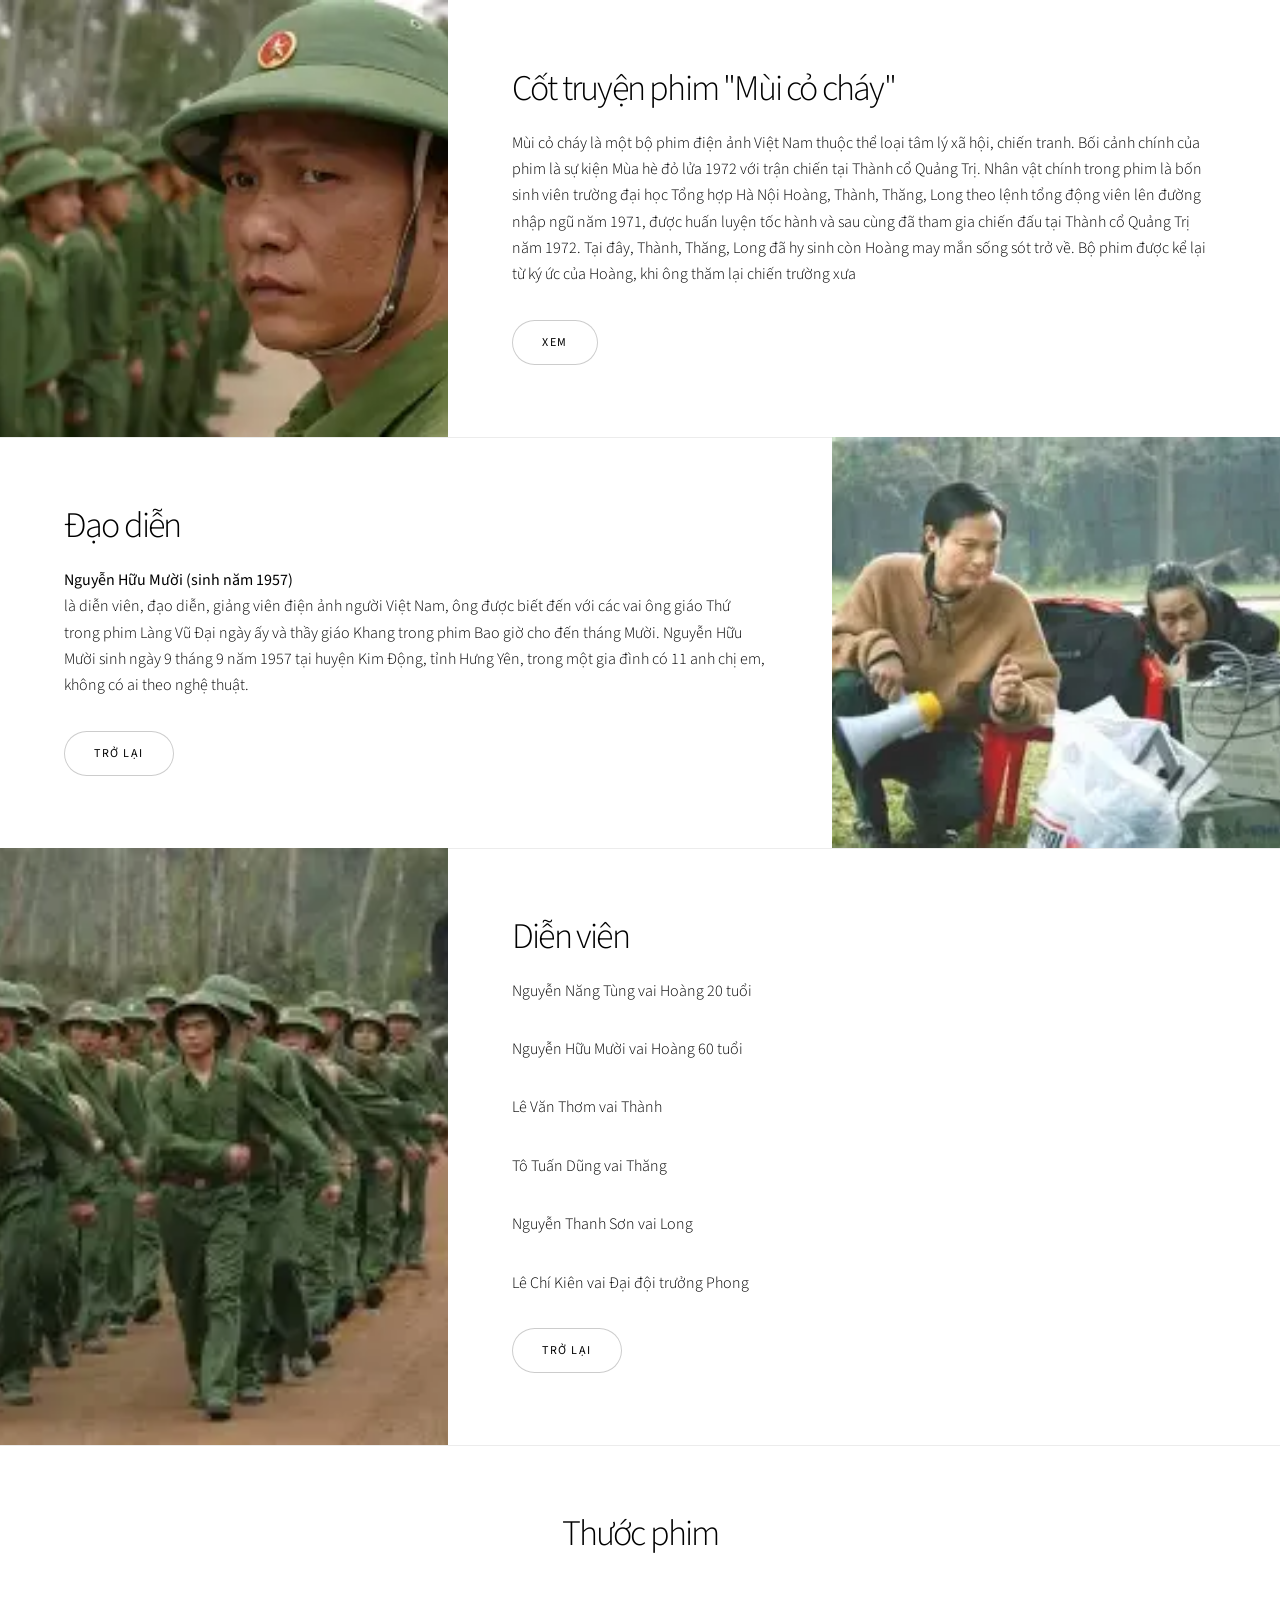
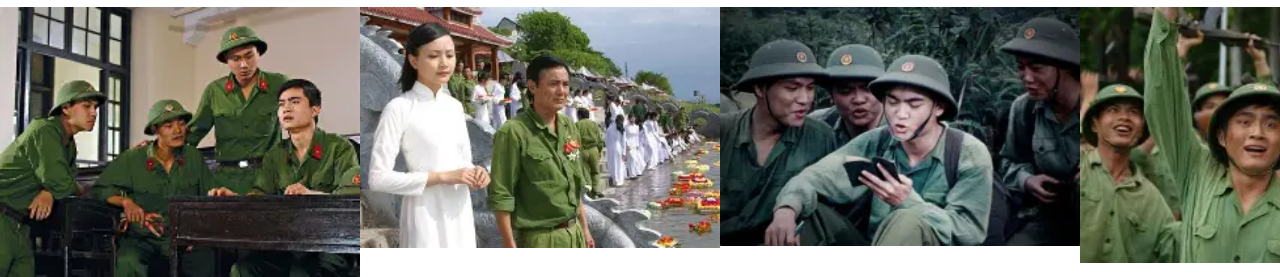
==== commit 5af3a10a: "Add files via upload" ====
--- a/index-demo 1.html
+++ b/index-demo 1.html
@@ -14,7 +14,7 @@
 				<!-- Spotlight -->
 					<section class="spotlight style1 orient-right content-align-left image-position-center onscroll-image-fade-in" id="first">
 						<div class="content">
-							<h2>Câu chuyện</h2>
+							<h2>Cốt truyện phim "Mùi cỏ cháy"</h2>
 							<p>Mùi cỏ cháy là một bộ phim điện ảnh Việt Nam thuộc thể loại tâm lý xã hội, chiến tranh. Bối cảnh chính của phim là sự kiện Mùa hè đỏ lửa 1972 với trận chiến tại Thành cổ Quảng Trị. Nhân vật chính trong phim là bốn sinh viên trường đại học Tổng hợp Hà Nội Hoàng, Thành, Thăng, Long theo lệnh tổng động viên lên đường nhập ngũ năm 1971, được huấn luyện tốc hành và sau cùng đã tham gia chiến đấu tại Thành cổ Quảng Trị năm 1972. Tại đây, Thành, Thăng, Long đã hy sinh còn Hoàng may mắn sống sót trở về. Bộ phim được kể lại từ ký ức của Hoàng, khi ông thăm lại chiến trường xưa</p>
 							<ul class="actions stacked">
 								<li><a href="Phim_Trailer/Mùi cỏ cháy.html" class="button">Xem</a></li>
